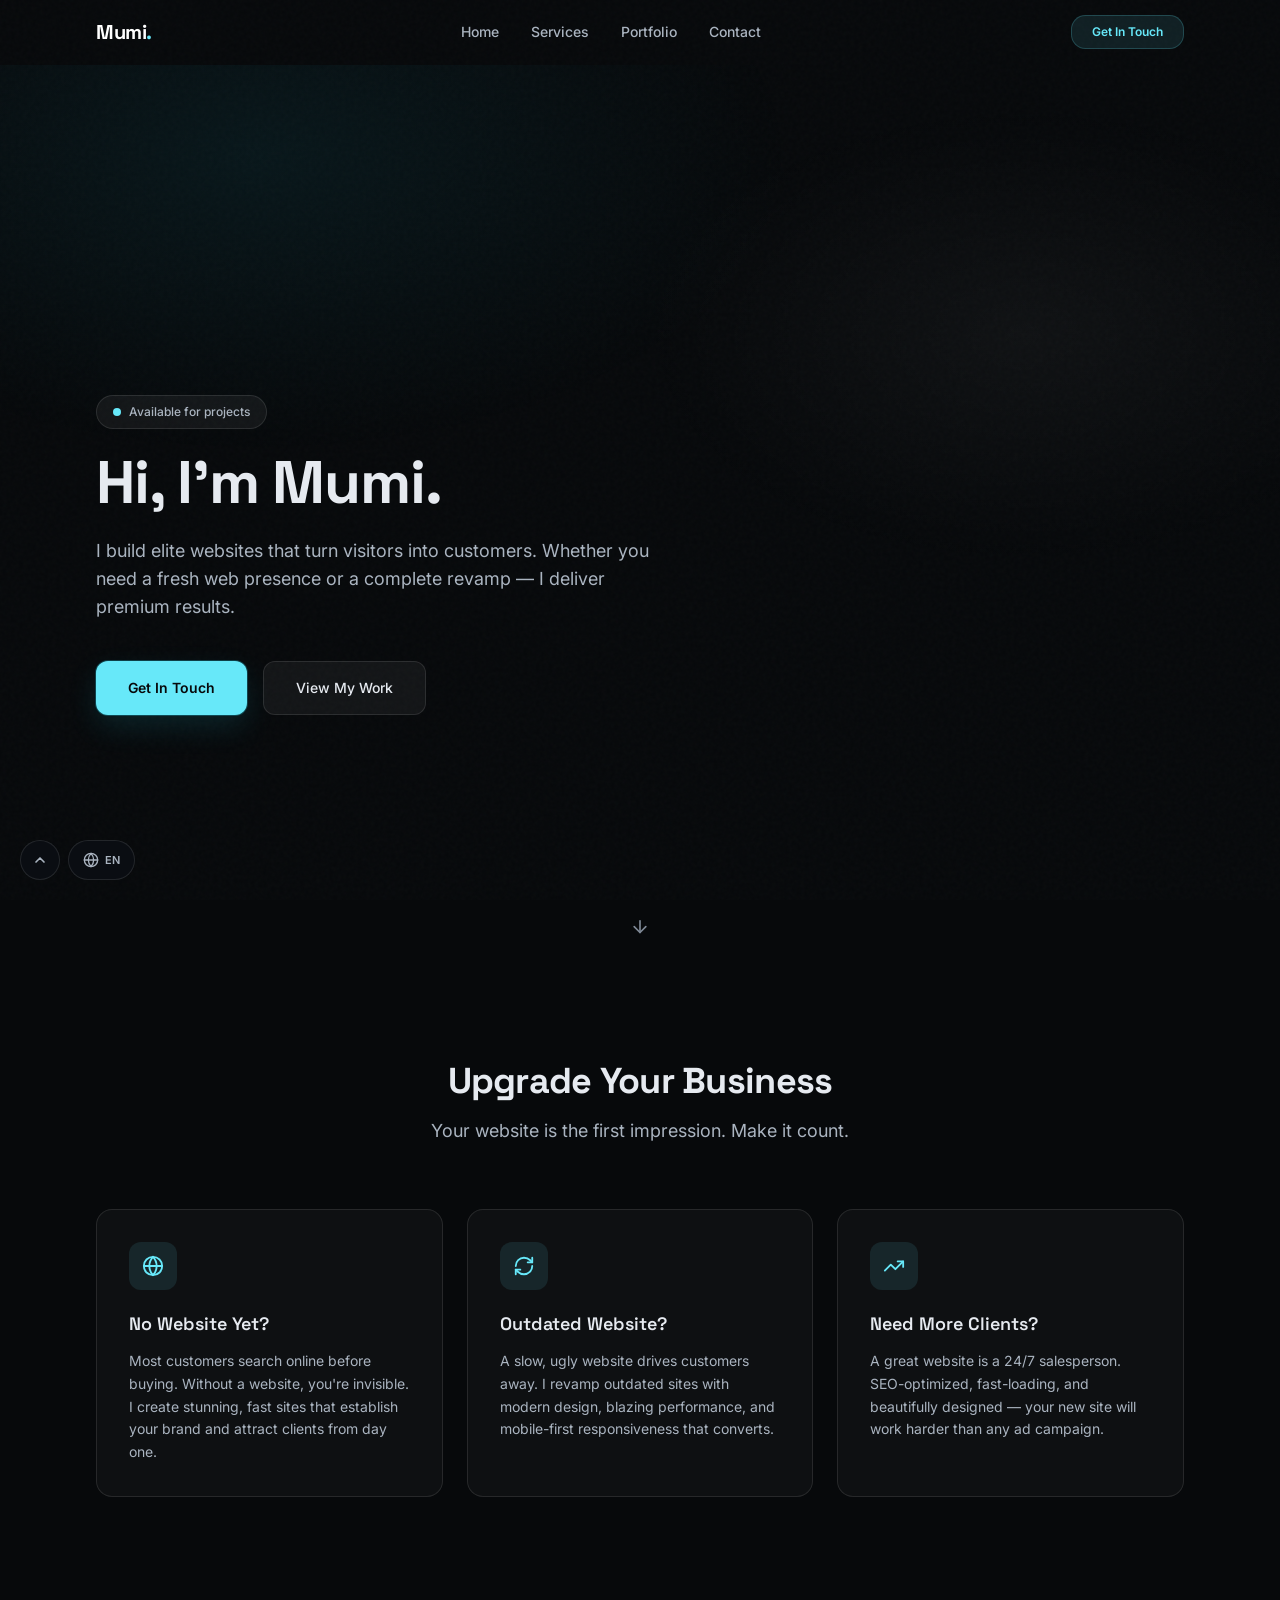
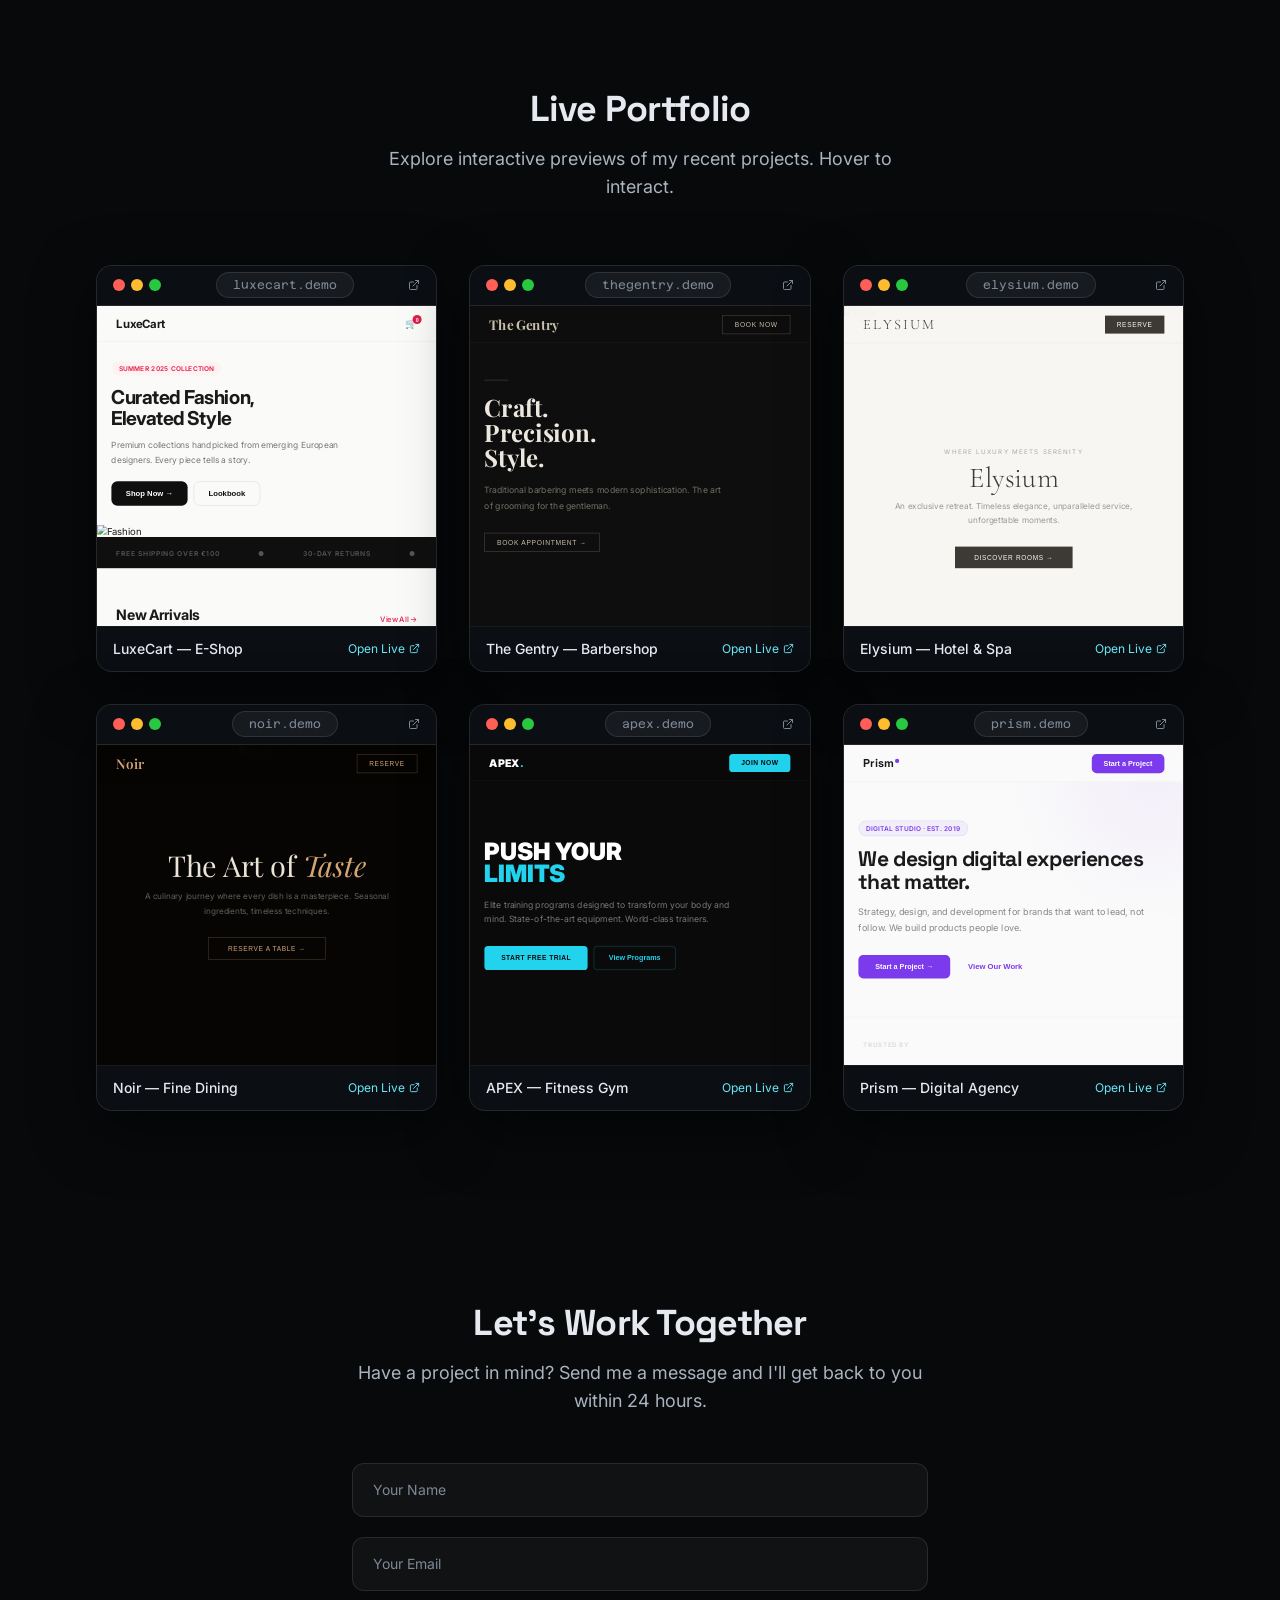
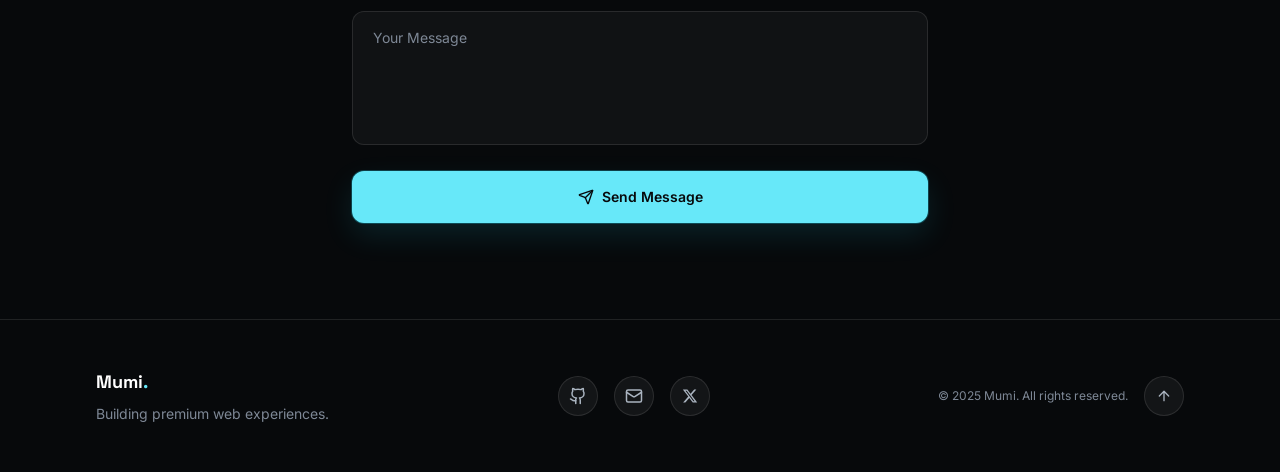
==== index.html @ 0dcc5ef5 "Add files via upload" ====
<!doctype html><html lang="en"><head>
<meta charset="utf-8"/>
<meta name="viewport" content="width=device-width,initial-scale=1"/>
<meta name="theme-color" content="#07090B"/>
<meta name="description" content="Mumi — I build elite websites that turn visitors into customers"/>
<link rel="icon" type="image/svg+xml" href="./favicon.svg"/>
<link rel="apple-touch-icon" href="./apple-touch-icon.svg"/>
<link rel="preconnect" href="https://fonts.googleapis.com"/>
<link rel="preconnect" href="https://fonts.gstatic.com" crossorigin/>
<link href="https://fonts.googleapis.com/css2?family=Space+Grotesk:wght@400;500;600;700&family=Inter:wght@300;400;500;600;700&display=swap" rel="stylesheet"/>
<title>Mumi — Premium Web Developer</title>
<script defer src="./static/js/main.6284e4d7.js"></script>
<link href="./static/css/main.c6ad2bcf.css" rel="stylesheet"/>
<style>
/* Loading screen */
#loader{position:fixed;inset:0;z-index:9999;background:#07090B;display:flex;flex-direction:column;align-items:center;justify-content:center;transition:opacity .5s ease,visibility .5s ease}
#loader.hide{opacity:0;visibility:hidden;pointer-events:none}
#loader .logo-text{font-family:'Space Grotesk',sans-serif;font-weight:700;font-size:2.2rem;color:#E6EAF0;letter-spacing:-.02em;opacity:0;animation:fadeUp .6s ease forwards .1s}
#loader .logo-dot{display:inline-block;width:8px;height:8px;border-radius:50%;background:#22D3EE;margin-left:1px;vertical-align:baseline;margin-bottom:2px}
#loader .bar{width:48px;height:3px;background:rgba(255,255,255,.06);border-radius:3px;margin-top:1.5rem;overflow:hidden;opacity:0;animation:fadeUp .4s ease forwards .4s}
#loader .bar-fill{width:100%;height:100%;background:#22D3EE;border-radius:3px;transform-origin:left;animation:progress 1.2s ease-in-out forwards .5s}
@keyframes fadeUp{from{opacity:0;transform:translateY(12px)}to{opacity:1;transform:translateY(0)}}
@keyframes progress{0%{transform:scaleX(0)}100%{transform:scaleX(1)}}
#root{opacity:0;transition:opacity .6s ease .1s}
#root.loaded{opacity:1}

/* Bottom toolbar — OUTSIDE React, guaranteed fixed */
#bottom-toolbar{position:fixed;bottom:20px;left:20px;z-index:9990;display:flex;gap:8px;align-items:flex-end}
.tb{height:40px;border-radius:20px;background:rgba(11,15,20,.92);border:1px solid rgba(255,255,255,.1);color:#AAB4C0;display:flex;align-items:center;justify-content:center;cursor:pointer;backdrop-filter:blur(12px);-webkit-backdrop-filter:blur(12px);transition:color .2s,border-color .2s;font-family:'Inter',sans-serif}
.tb:hover{color:#22d3ee;border-color:rgba(34,211,238,.3)}
.tb:active{transform:scale(.92)}
.tb svg{width:16px;height:16px}
#scroll-btn{width:40px}
#lang-trigger{padding:0 14px;gap:6px}
#lang-trigger .lc{font-size:11px;font-weight:600}
#lang-dd{position:absolute;bottom:calc(100% + 8px);left:0;display:none;flex-direction:column;gap:2px;padding:6px;border-radius:12px;background:rgba(11,15,20,.96);backdrop-filter:blur(20px);-webkit-backdrop-filter:blur(20px);border:1px solid rgba(255,255,255,.1);box-shadow:0 12px 40px rgba(0,0,0,.5);min-width:138px}
#lang-dd.open{display:flex}
.lo{display:flex;align-items:center;gap:10px;padding:8px 12px;border-radius:8px;border:none;background:none;color:#AAB4C0;font-family:'Inter',sans-serif;font-size:12px;font-weight:500;cursor:pointer;transition:background .15s,color .15s;text-align:left;width:100%}
.lo:hover{background:rgba(255,255,255,.05);color:#fff}
.lo.on{background:rgba(34,211,238,.1);color:#22d3ee}
.lo .cd{font-weight:700;width:22px}
.lo .ck{margin-left:auto;font-size:10px;color:#22d3ee}
</style>
</head><body>

<div id="loader"><div class="logo-text">Mumi<span class="logo-dot"></span></div><div class="bar"><div class="bar-fill"></div></div></div>

<div id="root"></div>

<!-- Fixed bottom-left: scroll + language — OUTSIDE #root -->
<div id="bottom-toolbar">
  <button class="tb" id="scroll-btn" onclick="window.scrollTo({top:0,behavior:'smooth'})" aria-label="Scroll to top">
    <svg viewBox="0 0 24 24" fill="none" stroke="currentColor" stroke-width="2.5" stroke-linecap="round" stroke-linejoin="round"><path d="M18 15l-6-6-6 6"/></svg>
  </button>
  <div style="position:relative">
    <button class="tb" id="lang-trigger" onclick="document.getElementById('lang-dd').classList.toggle('open')" aria-label="Change language">
      <svg width="14" height="14" viewBox="0 0 24 24" fill="none" stroke="currentColor" stroke-width="2" stroke-linecap="round" stroke-linejoin="round"><circle cx="12" cy="12" r="10"/><path d="M2 12h20"/><path d="M12 2a15.3 15.3 0 014 10 15.3 15.3 0 01-4 10 15.3 15.3 0 01-4-10A15.3 15.3 0 0112 2z"/></svg>
      <span class="lc" id="lang-label">EN</span>
    </button>
    <div id="lang-dd">
      <button class="lo on" data-l="en" onclick="sw('en')"><span class="cd">EN</span>English<span class="ck">&#10003;</span></button>
      <button class="lo" data-l="sk" onclick="sw('sk')"><span class="cd">SK</span>Slovensky</button>
      <button class="lo" data-l="ru" onclick="sw('ru')"><span class="cd">RU</span>Русский</button>
      <button class="lo" data-l="de" onclick="sw('de')"><span class="cd">DE</span>Deutsch</button>
    </div>
  </div>
</div>

<script>
// Loader hide
var ld=document.getElementById('loader'),rt=document.getElementById('root');
var ob=new MutationObserver(function(){if(rt.children.length>0){rt.classList.add('loaded');setTimeout(function(){ld.classList.add('hide')},200);ob.disconnect()}});
ob.observe(rt,{childList:true});
setTimeout(function(){rt.classList.add('loaded');ld.classList.add('hide')},3000);

// Language switch
function sw(c){
  document.querySelectorAll('.lo').forEach(function(b){b.classList.toggle('on',b.dataset.l===c);var k=b.querySelector('.ck');if(k)k.remove();if(b.dataset.l===c){var s=document.createElement('span');s.className='ck';s.textContent='\u2713';b.appendChild(s)}});
  document.getElementById('lang-label').textContent=c.toUpperCase();
  document.getElementById('lang-dd').classList.remove('open');
  if(window.__i18n)window.__i18n.changeLanguage(c);
  document.dispatchEvent(new CustomEvent('langchange',{detail:c}));
}
// Close dropdown on outside click
document.addEventListener('click',function(e){if(!e.target.closest('#lang-trigger')&&!e.target.closest('#lang-dd'))document.getElementById('lang-dd').classList.remove('open')});
</script>
</body></html>
---- static/css/main.c6ad2bcf.css ----
@import url(https://fonts.googleapis.com/css2?family=Space+Grotesk:wght@400;500;600;700&family=Inter:wght@300;400;500;600;700&family=Azeret+Mono:wght@400;500&display=swap);*,:after,:before{--tw-border-spacing-x:0;--tw-border-spacing-y:0;--tw-translate-x:0;--tw-translate-y:0;--tw-rotate:0;--tw-skew-x:0;--tw-skew-y:0;--tw-scale-x:1;--tw-scale-y:1;--tw-pan-x: ;--tw-pan-y: ;--tw-pinch-zoom: ;--tw-scroll-snap-strictness:proximity;--tw-gradient-from-position: ;--tw-gradient-via-position: ;--tw-gradient-to-position: ;--tw-ordinal: ;--tw-slashed-zero: ;--tw-numeric-figure: ;--tw-numeric-spacing: ;--tw-numeric-fraction: ;--tw-ring-inset: ;--tw-ring-offset-width:0px;--tw-ring-offset-color:#fff;--tw-ring-color:#3b82f680;--tw-ring-offset-shadow:0 0 #0000;--tw-ring-shadow:0 0 #0000;--tw-shadow:0 0 #0000;--tw-shadow-colored:0 0 #0000;--tw-blur: ;--tw-brightness: ;--tw-contrast: ;--tw-grayscale: ;--tw-hue-rotate: ;--tw-invert: ;--tw-saturate: ;--tw-sepia: ;--tw-drop-shadow: ;--tw-backdrop-blur: ;--tw-backdrop-brightness: ;--tw-backdrop-contrast: ;--tw-backdrop-grayscale: ;--tw-backdrop-hue-rotate: ;--tw-backdrop-invert: ;--tw-backdrop-opacity: ;--tw-backdrop-saturate: ;--tw-backdrop-sepia: ;--tw-contain-size: ;--tw-contain-layout: ;--tw-contain-paint: ;--tw-contain-style: }::backdrop{--tw-border-spacing-x:0;--tw-border-spacing-y:0;--tw-translate-x:0;--tw-translate-y:0;--tw-rotate:0;--tw-skew-x:0;--tw-skew-y:0;--tw-scale-x:1;--tw-scale-y:1;--tw-pan-x: ;--tw-pan-y: ;--tw-pinch-zoom: ;--tw-scroll-snap-strictness:proximity;--tw-gradient-from-position: ;--tw-gradient-via-position: ;--tw-gradient-to-position: ;--tw-ordinal: ;--tw-slashed-zero: ;--tw-numeric-figure: ;--tw-numeric-spacing: ;--tw-numeric-fraction: ;--tw-ring-inset: ;--tw-ring-offset-width:0px;--tw-ring-offset-color:#fff;--tw-ring-color:#3b82f680;--tw-ring-offset-shadow:0 0 #0000;--tw-ring-shadow:0 0 #0000;--tw-shadow:0 0 #0000;--tw-shadow-colored:0 0 #0000;--tw-blur: ;--tw-brightness: ;--tw-contrast: ;--tw-grayscale: ;--tw-hue-rotate: ;--tw-invert: ;--tw-saturate: ;--tw-sepia: ;--tw-drop-shadow: ;--tw-backdrop-blur: ;--tw-backdrop-brightness: ;--tw-backdrop-contrast: ;--tw-backdrop-grayscale: ;--tw-backdrop-hue-rotate: ;--tw-backdrop-invert: ;--tw-backdrop-opacity: ;--tw-backdrop-saturate: ;--tw-backdrop-sepia: ;--tw-contain-size: ;--tw-contain-layout: ;--tw-contain-paint: ;--tw-contain-style: }/*
! tailwindcss v3.4.17 | MIT License | https://tailwindcss.com
*/*,:after,:before{border:0 solid #e5e7eb;box-sizing:border-box}:after,:before{--tw-content:""}:host,html{-webkit-text-size-adjust:100%;font-feature-settings:normal;-webkit-tap-highlight-color:transparent;font-family:ui-sans-serif,system-ui,sans-serif,Apple Color Emoji,Segoe UI Emoji,Segoe UI Symbol,Noto Color Emoji;font-variation-settings:normal;line-height:1.5;tab-size:4}body{line-height:inherit;margin:0}hr{border-top-width:1px;color:inherit;height:0}abbr:where([title]){-webkit-text-decoration:underline dotted;text-decoration:underline dotted}h1,h2,h3,h4,h5,h6{font-size:inherit;font-weight:inherit}a{color:inherit;text-decoration:inherit}b,strong{font-weight:bolder}code,kbd,pre,samp{font-feature-settings:normal;font-family:ui-monospace,SFMono-Regular,Menlo,Monaco,Consolas,Liberation Mono,Courier New,monospace;font-size:1em;font-variation-settings:normal}small{font-size:80%}sub,sup{font-size:75%;line-height:0;position:relative;vertical-align:initial}sub{bottom:-.25em}sup{top:-.5em}table{border-collapse:collapse;border-color:inherit;text-indent:0}button,input,optgroup,select,textarea{font-feature-settings:inherit;color:inherit;font-family:inherit;font-size:100%;font-variation-settings:inherit;font-weight:inherit;letter-spacing:inherit;line-height:inherit;margin:0;padding:0}button,select{text-transform:none}button,input:where([type=button]),input:where([type=reset]),input:where([type=submit]){-webkit-appearance:button;background-color:initial;background-image:none}:-moz-focusring{outline:auto}:-moz-ui-invalid{box-shadow:none}progress{vertical-align:initial}::-webkit-inner-spin-button,::-webkit-outer-spin-button{height:auto}[type=search]{-webkit-appearance:textfield;outline-offset:-2px}::-webkit-search-decoration{-webkit-appearance:none}::-webkit-file-upload-button{-webkit-appearance:button;font:inherit}summary{display:list-item}blockquote,dd,dl,figure,h1,h2,h3,h4,h5,h6,hr,p,pre{margin:0}fieldset{margin:0}fieldset,legend{padding:0}menu,ol,ul{list-style:none;margin:0;padding:0}dialog{padding:0}textarea{resize:vertical}input::placeholder,textarea::placeholder{color:#9ca3af;opacity:1}[role=button],button{cursor:pointer}:disabled{cursor:default}audio,canvas,embed,iframe,img,object,svg,video{display:block;vertical-align:middle}img,video{height:auto;max-width:100%}[hidden]:where(:not([hidden=until-found])){display:none}:root{--background:220 30% 4%;--foreground:220 20% 92%;--card:220 30% 6%;--card-foreground:220 20% 92%;--popover:220 30% 6%;--popover-foreground:220 20% 92%;--primary:188 86% 54%;--primary-foreground:220 30% 6%;--secondary:220 18% 12%;--secondary-foreground:220 20% 92%;--muted:220 18% 12%;--muted-foreground:220 10% 70%;--accent:220 18% 12%;--accent-foreground:220 20% 92%;--destructive:350 90% 65%;--destructive-foreground:220 20% 92%;--border:0 0% 100%/0.10;--input:0 0% 100%/0.10;--ring:188 86% 54%/0.55;--radius:0.9rem}*{border-color:#ffffff1a;border-color:hsl(var(--border))}body{--tw-bg-opacity:1;--tw-text-opacity:1;-webkit-font-smoothing:antialiased;-moz-osx-font-smoothing:grayscale;background-color:#07090b;background-color:rgb(7 9 11/var(--tw-bg-opacity,1));color:#e6eaf0;color:rgb(230 234 240/var(--tw-text-opacity,1));font-family:Inter,ui-sans-serif,system-ui,-apple-system,sans-serif}.container{width:100%}@media (min-width:640px){.container{max-width:640px}}@media (min-width:768px){.container{max-width:768px}}@media (min-width:1024px){.container{max-width:1024px}}@media (min-width:1280px){.container{max-width:1280px}}@media (min-width:1536px){.container{max-width:1536px}}.sr-only{clip:rect(0,0,0,0);border-width:0;height:1px;margin:-1px;overflow:hidden;padding:0;position:absolute;white-space:nowrap;width:1px}.pointer-events-none{pointer-events:none}.pointer-events-auto{pointer-events:auto}.visible{visibility:visible}.invisible{visibility:hidden}.static{position:static}.fixed{position:fixed}.absolute{position:absolute}.relative{position:relative}.inset-0{inset:0}.inset-x-0{left:0;right:0}.inset-y-0{bottom:0;top:0}.-bottom-1{bottom:-.25rem}.-bottom-12{bottom:-3rem}.-left-12{left:-3rem}.-right-12{right:-3rem}.-top-12{top:-3rem}.bottom-0{bottom:0}.bottom-8{bottom:2rem}.left-0{left:0}.left-1{left:.25rem}.left-1\/2{left:50%}.left-2{left:.5rem}.left-\[50\%\]{left:50%}.right-0{right:0}.right-1{right:.25rem}.right-2{right:.5rem}.right-4{right:1rem}.top-0{top:0}.top-1{top:.25rem}.top-1\/2{top:50%}.top-4{top:1rem}.top-\[1px\]{top:1px}.top-\[50\%\]{top:50%}.top-\[60\%\]{top:60%}.top-full{top:100%}.z-10{z-index:10}.z-40{z-index:40}.z-50{z-index:50}.z-\[100\]{z-index:100}.z-\[1\]{z-index:1}.z-\[60\]{z-index:60}.-mx-1{margin-left:-.25rem;margin-right:-.25rem}.mx-auto{margin-left:auto;margin-right:auto}.my-1{margin-bottom:.25rem;margin-top:.25rem}.-ml-4{margin-left:-1rem}.-mt-4{margin-top:-1rem}.mb-1{margin-bottom:.25rem}.mb-10{margin-bottom:2.5rem}.mb-12{margin-bottom:3rem}.mb-16{margin-bottom:4rem}.mb-2{margin-bottom:.5rem}.mb-3{margin-bottom:.75rem}.mb-4{margin-bottom:1rem}.mb-5{margin-bottom:1.25rem}.mb-6{margin-bottom:1.5rem}.ml-1{margin-left:.25rem}.ml-auto{margin-left:auto}.mr-2{margin-right:.5rem}.mt-1\.5{margin-top:.375rem}.mt-2{margin-top:.5rem}.mt-24{margin-top:6rem}.mt-4{margin-top:1rem}.mt-6{margin-top:1.5rem}.mt-auto{margin-top:auto}.block{display:block}.flex{display:flex}.inline-flex{display:inline-flex}.table{display:table}.grid{display:grid}.hidden{display:none}.aspect-square{aspect-ratio:1/1}.h-1\.5{height:.375rem}.h-10{height:2.5rem}.h-12{height:3rem}.h-16{height:4rem}.h-2{height:.5rem}.h-2\.5{height:.625rem}.h-3{height:.75rem}.h-3\.5{height:.875rem}.h-4{height:1rem}.h-5{height:1.25rem}.h-7{height:1.75rem}.h-8{height:2rem}.h-9{height:2.25rem}.h-\[1px\]{height:1px}.h-\[260px\]{height:260px}.h-\[2px\]{height:2px}.h-\[var\(--radix-navigation-menu-viewport-height\)\]{height:var(--radix-navigation-menu-viewport-height)}.h-\[var\(--radix-select-trigger-height\)\]{height:var(--radix-select-trigger-height)}.h-auto{height:auto}.h-full{height:100%}.h-px{height:1px}.max-h-\[--radix-context-menu-content-available-height\]{max-height:var(--radix-context-menu-content-available-height)}.max-h-\[--radix-select-content-available-height\]{max-height:var(--radix-select-content-available-height)}.max-h-\[300px\]{max-height:300px}.max-h-\[var\(--radix-dropdown-menu-content-available-height\)\]{max-height:var(--radix-dropdown-menu-content-available-height)}.max-h-screen{max-height:100vh}.min-h-\[60px\]{min-height:60px}.min-h-screen{min-height:100vh}.w-0{width:0}.w-10{width:2.5rem}.w-12{width:3rem}.w-2{width:.5rem}.w-2\.5{width:.625rem}.w-3{width:.75rem}.w-3\.5{width:.875rem}.w-3\/4{width:75%}.w-4{width:1rem}.w-64{width:16rem}.w-7{width:1.75rem}.w-72{width:18rem}.w-8{width:2rem}.w-9{width:2.25rem}.w-\[100px\]{width:100px}.w-\[1px\]{width:1px}.w-full{width:100%}.w-max{width:-webkit-max-content;width:max-content}.w-px{width:1px}.min-w-0{min-width:0}.min-w-10{min-width:2.5rem}.min-w-8{min-width:2rem}.min-w-9{min-width:2.25rem}.min-w-\[12rem\]{min-width:12rem}.min-w-\[8rem\]{min-width:8rem}.min-w-\[var\(--radix-select-trigger-width\)\]{min-width:var(--radix-select-trigger-width)}.max-w-6xl{max-width:72rem}.max-w-\[160px\]{max-width:160px}.max-w-lg{max-width:32rem}.max-w-max{max-width:-webkit-max-content;max-width:max-content}.max-w-xl{max-width:36rem}.flex-1{flex:1 1}.shrink-0{flex-shrink:0}.grow{flex-grow:1}.grow-0{flex-grow:0}.basis-full{flex-basis:100%}.caption-bottom{caption-side:bottom}.border-collapse{border-collapse:collapse}.origin-\[--radix-context-menu-content-transform-origin\]{transform-origin:var(--radix-context-menu-content-transform-origin)}.origin-\[--radix-dropdown-menu-content-transform-origin\]{transform-origin:var(--radix-dropdown-menu-content-transform-origin)}.origin-\[--radix-hover-card-content-transform-origin\]{transform-origin:var(--radix-hover-card-content-transform-origin)}.origin-\[--radix-menubar-content-transform-origin\]{transform-origin:var(--radix-menubar-content-transform-origin)}.origin-\[--radix-popover-content-transform-origin\]{transform-origin:var(--radix-popover-content-transform-origin)}.origin-\[--radix-select-content-transform-origin\]{transform-origin:var(--radix-select-content-transform-origin)}.origin-\[--radix-tooltip-content-transform-origin\]{transform-origin:var(--radix-tooltip-content-transform-origin)}.-translate-x-1\/2{--tw-translate-x:-50%}.-translate-x-1\/2,.-translate-y-1\/2{transform:translate(var(--tw-translate-x),var(--tw-translate-y)) rotate(var(--tw-rotate)) skewX(var(--tw-skew-x)) skewY(var(--tw-skew-y)) scaleX(var(--tw-scale-x)) scaleY(var(--tw-scale-y))}.-translate-y-1\/2{--tw-translate-y:-50%}.translate-x-\[-50\%\]{--tw-translate-x:-50%}.translate-x-\[-50\%\],.translate-y-\[-50\%\]{transform:translate(var(--tw-translate-x),var(--tw-translate-y)) rotate(var(--tw-rotate)) skewX(var(--tw-skew-x)) skewY(var(--tw-skew-y)) scaleX(var(--tw-scale-x)) scaleY(var(--tw-scale-y))}.translate-y-\[-50\%\]{--tw-translate-y:-50%}.rotate-45{--tw-rotate:45deg}.rotate-45,.rotate-90{transform:translate(var(--tw-translate-x),var(--tw-translate-y)) rotate(var(--tw-rotate)) skewX(var(--tw-skew-x)) skewY(var(--tw-skew-y)) scaleX(var(--tw-scale-x)) scaleY(var(--tw-scale-y))}.rotate-90{--tw-rotate:90deg}.transform{transform:translate(var(--tw-translate-x),var(--tw-translate-y)) rotate(var(--tw-rotate)) skewX(var(--tw-skew-x)) skewY(var(--tw-skew-y)) scaleX(var(--tw-scale-x)) scaleY(var(--tw-scale-y))}@keyframes pulse{50%{opacity:.5}}.animate-pulse{animation:pulse 2s cubic-bezier(.4,0,.6,1) infinite}@keyframes spin{to{transform:rotate(1turn)}}.animate-spin{animation:spin 1s linear infinite}.cursor-default{cursor:default}.cursor-pointer{cursor:pointer}.touch-none{touch-action:none}.select-none{-webkit-user-select:none;user-select:none}.resize-none{resize:none}.list-none{list-style-type:none}.grid-cols-1{grid-template-columns:repeat(1,minmax(0,1fr))}.flex-row{flex-direction:row}.flex-col{flex-direction:column}.flex-col-reverse{flex-direction:column-reverse}.flex-wrap{flex-wrap:wrap}.items-end{align-items:flex-end}.items-center{align-items:center}.justify-center{justify-content:center}.justify-between{justify-content:space-between}.gap-0\.5{gap:.125rem}.gap-1{gap:.25rem}.gap-1\.5{gap:.375rem}.gap-2{gap:.5rem}.gap-3{gap:.75rem}.gap-4{gap:1rem}.gap-6{gap:1.5rem}.gap-8{gap:2rem}.space-x-1>:not([hidden])~:not([hidden]){--tw-space-x-reverse:0;margin-left:calc(.25rem*(1 - var(--tw-space-x-reverse)));margin-right:calc(.25rem*var(--tw-space-x-reverse))}.space-x-2>:not([hidden])~:not([hidden]){--tw-space-x-reverse:0;margin-left:calc(.5rem*(1 - var(--tw-space-x-reverse)));margin-right:calc(.5rem*var(--tw-space-x-reverse))}.space-y-1>:not([hidden])~:not([hidden]){--tw-space-y-reverse:0;margin-bottom:calc(.25rem*var(--tw-space-y-reverse));margin-top:calc(.25rem*(1 - var(--tw-space-y-reverse)))}.space-y-1\.5>:not([hidden])~:not([hidden]){--tw-space-y-reverse:0;margin-bottom:calc(.375rem*var(--tw-space-y-reverse));margin-top:calc(.375rem*(1 - var(--tw-space-y-reverse)))}.space-y-2>:not([hidden])~:not([hidden]){--tw-space-y-reverse:0;margin-bottom:calc(.5rem*var(--tw-space-y-reverse));margin-top:calc(.5rem*(1 - var(--tw-space-y-reverse)))}.space-y-4>:not([hidden])~:not([hidden]){--tw-space-y-reverse:0;margin-bottom:calc(1rem*var(--tw-space-y-reverse));margin-top:calc(1rem*(1 - var(--tw-space-y-reverse)))}.space-y-5>:not([hidden])~:not([hidden]){--tw-space-y-reverse:0;margin-bottom:calc(1.25rem*var(--tw-space-y-reverse));margin-top:calc(1.25rem*(1 - var(--tw-space-y-reverse)))}.overflow-auto{overflow:auto}.overflow-hidden{overflow:hidden}.overflow-y-auto{overflow-y:auto}.overflow-x-hidden{overflow-x:hidden}.truncate{overflow:hidden;text-overflow:ellipsis}.truncate,.whitespace-nowrap{white-space:nowrap}.break-words{overflow-wrap:break-word}.rounded-2xl{border-radius:1rem}.rounded-\[inherit\]{border-radius:inherit}.rounded-full{border-radius:9999px}.rounded-lg{border-radius:.9rem;border-radius:var(--radius)}.rounded-md{border-radius:calc(.9rem - 2px);border-radius:calc(var(--radius) - 2px)}.rounded-sm{border-radius:calc(.9rem - 4px);border-radius:calc(var(--radius) - 4px)}.rounded-xl{border-radius:.75rem}.rounded-t-\[10px\]{border-top-left-radius:10px;border-top-right-radius:10px}.rounded-tl-sm{border-top-left-radius:calc(.9rem - 4px);border-top-left-radius:calc(var(--radius) - 4px)}.border{border-width:1px}.border-0{border-width:0}.border-2{border-width:2px}.border-y{border-top-width:1px}.border-b,.border-y{border-bottom-width:1px}.border-l{border-left-width:1px}.border-r{border-right-width:1px}.border-t{border-top-width:1px}.border-cyan-300\/20{border-color:#67e8f933}.border-cyan-300\/30{border-color:#67e8f94d}.border-cyan-300\/40{border-color:#67e8f966}.border-destructive{border-color:#f65570;border-color:hsl(var(--destructive))}.border-destructive\/50{border-color:#f6557080;border-color:hsl(var(--destructive)/.5)}.border-emerald-500\/20{border-color:#10b98133}.border-input{border-color:#ffffff1a;border-color:hsl(var(--input))}.border-primary{border-color:#25d4ef;border-color:hsl(var(--primary))}.border-primary\/50{border-color:#25d4ef80;border-color:hsl(var(--primary)/.5)}.border-red-400\/50{border-color:#f8717180}.border-transparent{border-color:#0000}.border-white\/10{border-color:#ffffff1a}.border-white\/5{border-color:#ffffff0d}.border-l-transparent{border-left-color:#0000}.border-t-cyan-300{--tw-border-opacity:1;border-top-color:#67e8f9;border-top-color:rgb(103 232 249/var(--tw-border-opacity,1))}.border-t-transparent{border-top-color:#0000}.bg-\[\#07090B\]\/80{background-color:#07090bcc}.bg-\[\#0B0F14\]{--tw-bg-opacity:1;background-color:#0b0f14;background-color:rgb(11 15 20/var(--tw-bg-opacity,1))}.bg-\[\#0B0F14\]\/80{background-color:#0b0f14cc}.bg-\[\#28C840\]{--tw-bg-opacity:1;background-color:#28c840;background-color:rgb(40 200 64/var(--tw-bg-opacity,1))}.bg-\[\#FEBC2E\]{--tw-bg-opacity:1;background-color:#febc2e;background-color:rgb(254 188 46/var(--tw-bg-opacity,1))}.bg-\[\#FF5F57\]{--tw-bg-opacity:1;background-color:#ff5f57;background-color:rgb(255 95 87/var(--tw-bg-opacity,1))}.bg-accent{background-color:#191d24;background-color:hsl(var(--accent))}.bg-background{background-color:#07090d;background-color:hsl(var(--background))}.bg-black\/80{background-color:#000c}.bg-border{background-color:#ffffff1a;background-color:hsl(var(--border))}.bg-card{background-color:#0b0e14;background-color:hsl(var(--card))}.bg-cyan-300{--tw-bg-opacity:1;background-color:#67e8f9;background-color:rgb(103 232 249/var(--tw-bg-opacity,1))}.bg-cyan-300\/10{background-color:#67e8f91a}.bg-destructive{background-color:#f65570;background-color:hsl(var(--destructive))}.bg-emerald-500\/10{background-color:#10b9811a}.bg-foreground{background-color:#e7e9ef;background-color:hsl(var(--foreground))}.bg-muted{background-color:#191d24;background-color:hsl(var(--muted))}.bg-muted\/50{background-color:#191d2480;background-color:hsl(var(--muted)/.5)}.bg-popover{background-color:#0b0e14;background-color:hsl(var(--popover))}.bg-primary{background-color:#25d4ef;background-color:hsl(var(--primary))}.bg-primary\/10{background-color:#25d4ef1a;background-color:hsl(var(--primary)/.1)}.bg-primary\/20{background-color:#25d4ef33;background-color:hsl(var(--primary)/.2)}.bg-secondary{background-color:#191d24;background-color:hsl(var(--secondary))}.bg-transparent{background-color:initial}.bg-white\/5{background-color:#ffffff0d}.bg-white\/\[0\.03\]{background-color:#ffffff08}.bg-white\/\[0\.04\]{background-color:#ffffff0a}.fill-current{fill:currentColor}.fill-primary{fill:#25d4ef;fill:hsl(var(--primary))}.p-0{padding:0}.p-1{padding:.25rem}.p-2{padding:.5rem}.p-3{padding:.75rem}.p-4{padding:1rem}.p-6{padding:1.5rem}.p-8{padding:2rem}.p-\[1px\]{padding:1px}.px-1\.5{padding-left:.375rem;padding-right:.375rem}.px-10{padding-left:2.5rem;padding-right:2.5rem}.px-2{padding-left:.5rem;padding-right:.5rem}.px-2\.5{padding-left:.625rem;padding-right:.625rem}.px-3{padding-left:.75rem;padding-right:.75rem}.px-4{padding-left:1rem;padding-right:1rem}.px-5{padding-left:1.25rem;padding-right:1.25rem}.px-8{padding-left:2rem;padding-right:2rem}.py-0\.5{padding-bottom:.125rem;padding-top:.125rem}.py-1{padding-bottom:.25rem;padding-top:.25rem}.py-1\.5{padding-bottom:.375rem;padding-top:.375rem}.py-12{padding-bottom:3rem;padding-top:3rem}.py-16{padding-bottom:4rem;padding-top:4rem}.py-2{padding-bottom:.5rem;padding-top:.5rem}.py-2\.5{padding-bottom:.625rem;padding-top:.625rem}.py-3{padding-bottom:.75rem;padding-top:.75rem}.py-3\.5{padding-bottom:.875rem;padding-top:.875rem}.py-4{padding-bottom:1rem;padding-top:1rem}.py-6{padding-bottom:1.5rem;padding-top:1.5rem}.pb-16{padding-bottom:4rem}.pb-4{padding-bottom:1rem}.pl-2{padding-left:.5rem}.pl-2\.5{padding-left:.625rem}.pl-4{padding-left:1rem}.pl-8{padding-left:2rem}.pr-2{padding-right:.5rem}.pr-2\.5{padding-right:.625rem}.pr-6{padding-right:1.5rem}.pr-8{padding-right:2rem}.pt-0{padding-top:0}.pt-1{padding-top:.25rem}.pt-28{padding-top:7rem}.pt-4{padding-top:1rem}.text-left{text-align:left}.text-center{text-align:center}.align-middle{vertical-align:middle}.font-mono{font-family:ui-monospace,SFMono-Regular,Menlo,Monaco,Consolas,Liberation Mono,Courier New,monospace}.text-2xl{font-size:1.5rem;line-height:2rem}.text-3xl{font-size:1.875rem;line-height:2.25rem}.text-4xl{font-size:2.25rem;line-height:2.5rem}.text-\[0\.8rem\]{font-size:.8rem}.text-\[10px\]{font-size:10px}.text-base{font-size:1rem;line-height:1.5rem}.text-lg{font-size:1.125rem;line-height:1.75rem}.text-sm{font-size:.875rem;line-height:1.25rem}.text-xl{font-size:1.25rem;line-height:1.75rem}.text-xs{font-size:.75rem;line-height:1rem}.font-bold{font-weight:700}.font-medium{font-weight:500}.font-normal{font-weight:400}.font-semibold{font-weight:600}.leading-\[1\.05\]{line-height:1.05}.leading-none{line-height:1}.leading-relaxed{line-height:1.625}.tracking-\[-0\.02em\]{letter-spacing:-.02em}.tracking-tight{letter-spacing:-.025em}.tracking-widest{letter-spacing:.1em}.text-\[\#07090B\]{--tw-text-opacity:1;color:#07090b;color:rgb(7 9 11/var(--tw-text-opacity,1))}.text-\[\#7E8896\]{--tw-text-opacity:1;color:#7e8896;color:rgb(126 136 150/var(--tw-text-opacity,1))}.text-\[\#AAB4C0\]{--tw-text-opacity:1;color:#aab4c0;color:rgb(170 180 192/var(--tw-text-opacity,1))}.text-\[\#E6EAF0\]{--tw-text-opacity:1;color:#e6eaf0;color:rgb(230 234 240/var(--tw-text-opacity,1))}.text-accent-foreground{color:#e7e9ef;color:hsl(var(--accent-foreground))}.text-card-foreground{color:#e7e9ef;color:hsl(var(--card-foreground))}.text-current{color:currentColor}.text-cyan-300{--tw-text-opacity:1;color:#67e8f9;color:rgb(103 232 249/var(--tw-text-opacity,1))}.text-destructive{color:#f65570;color:hsl(var(--destructive))}.text-destructive-foreground{color:#e7e9ef;color:hsl(var(--destructive-foreground))}.text-emerald-400{--tw-text-opacity:1;color:#34d399;color:rgb(52 211 153/var(--tw-text-opacity,1))}.text-foreground{color:#e7e9ef;color:hsl(var(--foreground))}.text-foreground\/50{color:#e7e9ef80;color:hsl(var(--foreground)/.5)}.text-muted-foreground{color:#abb0ba;color:hsl(var(--muted-foreground))}.text-popover-foreground{color:#e7e9ef;color:hsl(var(--popover-foreground))}.text-primary{color:#25d4ef;color:hsl(var(--primary))}.text-primary-foreground{color:#0b0e14;color:hsl(var(--primary-foreground))}.text-red-400{--tw-text-opacity:1;color:#f87171;color:rgb(248 113 113/var(--tw-text-opacity,1))}.text-secondary-foreground{color:#e7e9ef;color:hsl(var(--secondary-foreground))}.text-white{--tw-text-opacity:1;color:#fff;color:rgb(255 255 255/var(--tw-text-opacity,1))}.underline-offset-4{text-underline-offset:4px}.opacity-0{opacity:0}.opacity-50{opacity:.5}.opacity-60{opacity:.6}.opacity-70{opacity:.7}.opacity-90{opacity:.9}.shadow{--tw-shadow:0 1px 3px 0 #0000001a,0 1px 2px -1px #0000001a;--tw-shadow-colored:0 1px 3px 0 var(--tw-shadow-color),0 1px 2px -1px var(--tw-shadow-color)}.shadow,.shadow-\[0_0_0_1px_rgba\(34\2c 211\2c 238\2c 0\.25\)\2c 0_12px_30px_rgba\(34\2c 211\2c 238\2c 0\.12\)\]{box-shadow:0 0 #0000,0 0 #0000,var(--tw-shadow);box-shadow:var(--tw-ring-offset-shadow,0 0 #0000),var(--tw-ring-shadow,0 0 #0000),var(--tw-shadow)}.shadow-\[0_0_0_1px_rgba\(34\2c 211\2c 238\2c 0\.25\)\2c 0_12px_30px_rgba\(34\2c 211\2c 238\2c 0\.12\)\]{--tw-shadow:0 0 0 1px #22d3ee40,0 12px 30px #22d3ee1f;--tw-shadow-colored:0 0 0 1px var(--tw-shadow-color),0 12px 30px var(--tw-shadow-color)}.shadow-\[0_10px_30px_rgba\(0\2c 0\2c 0\2c 0\.35\)\]{--tw-shadow:0 10px 30px #00000059;--tw-shadow-colored:0 10px 30px var(--tw-shadow-color);box-shadow:0 0 #0000,0 0 #0000,var(--tw-shadow);box-shadow:var(--tw-ring-offset-shadow,0 0 #0000),var(--tw-ring-shadow,0 0 #0000),var(--tw-shadow)}.shadow-\[0_18px_60px_rgba\(0\2c 0\2c 0\2c 0\.55\)\2c 0_0_0_1px_rgba\(34\2c 211\2c 238\2c 0\.25\)\2c 0_12px_30px_rgba\(34\2c 211\2c 238\2c 0\.08\)\]{--tw-shadow:0 18px 60px #0000008c,0 0 0 1px #22d3ee40,0 12px 30px #22d3ee14;--tw-shadow-colored:0 18px 60px var(--tw-shadow-color),0 0 0 1px var(--tw-shadow-color),0 12px 30px var(--tw-shadow-color);box-shadow:0 0 #0000,0 0 #0000,var(--tw-shadow);box-shadow:var(--tw-ring-offset-shadow,0 0 #0000),var(--tw-ring-shadow,0 0 #0000),var(--tw-shadow)}.shadow-\[0_18px_60px_rgba\(0\2c 0\2c 0\2c 0\.55\)\]{--tw-shadow:0 18px 60px #0000008c;--tw-shadow-colored:0 18px 60px var(--tw-shadow-color)}.shadow-\[0_18px_60px_rgba\(0\2c 0\2c 0\2c 0\.55\)\],.shadow-lg{box-shadow:0 0 #0000,0 0 #0000,var(--tw-shadow);box-shadow:var(--tw-ring-offset-shadow,0 0 #0000),var(--tw-ring-shadow,0 0 #0000),var(--tw-shadow)}.shadow-lg{--tw-shadow:0 10px 15px -3px #0000001a,0 4px 6px -4px #0000001a;--tw-shadow-colored:0 10px 15px -3px var(--tw-shadow-color),0 4px 6px -4px var(--tw-shadow-color)}.shadow-md{--tw-shadow:0 4px 6px -1px #0000001a,0 2px 4px -2px #0000001a;--tw-shadow-colored:0 4px 6px -1px var(--tw-shadow-color),0 2px 4px -2px var(--tw-shadow-color)}.shadow-md,.shadow-sm{box-shadow:0 0 #0000,0 0 #0000,var(--tw-shadow);box-shadow:var(--tw-ring-offset-shadow,0 0 #0000),var(--tw-ring-shadow,0 0 #0000),var(--tw-shadow)}.shadow-sm{--tw-shadow:0 1px 2px 0 #0000000d;--tw-shadow-colored:0 1px 2px 0 var(--tw-shadow-color)}.outline-none{outline:2px solid #0000;outline-offset:2px}.outline{outline-style:solid}.ring-0{--tw-ring-offset-shadow:var(--tw-ring-inset) 0 0 0 var(--tw-ring-offset-width) var(--tw-ring-offset-color);--tw-ring-shadow:var(--tw-ring-inset) 0 0 0 calc(var(--tw-ring-offset-width)) var(--tw-ring-color)}.ring-0,.ring-1{box-shadow:var(--tw-ring-offset-shadow),var(--tw-ring-shadow),0 0 #0000;box-shadow:var(--tw-ring-offset-shadow),var(--tw-ring-shadow),var(--tw-shadow,0 0 #0000)}.ring-1{--tw-ring-offset-shadow:var(--tw-ring-inset) 0 0 0 var(--tw-ring-offset-width) var(--tw-ring-offset-color);--tw-ring-shadow:var(--tw-ring-inset) 0 0 0 calc(1px + var(--tw-ring-offset-width)) var(--tw-ring-color)}.ring-ring{--tw-ring-color:hsl(var(--ring))}.ring-offset-background{--tw-ring-offset-color:hsl(var(--background))}.filter{filter:var(--tw-blur) var(--tw-brightness) var(--tw-contrast) var(--tw-grayscale) var(--tw-hue-rotate) var(--tw-invert) var(--tw-saturate) var(--tw-sepia) var(--tw-drop-shadow)}.backdrop-blur-2xl{--tw-backdrop-blur:blur(40px)}.backdrop-blur-2xl,.backdrop-blur-xl{-webkit-backdrop-filter:var(--tw-backdrop-blur) var(--tw-backdrop-brightness) var(--tw-backdrop-contrast) var(--tw-backdrop-grayscale) var(--tw-backdrop-hue-rotate) var(--tw-backdrop-invert) var(--tw-backdrop-opacity) var(--tw-backdrop-saturate) var(--tw-backdrop-sepia);backdrop-filter:var(--tw-backdrop-blur) var(--tw-backdrop-brightness) var(--tw-backdrop-contrast) var(--tw-backdrop-grayscale) var(--tw-backdrop-hue-rotate) var(--tw-backdrop-invert) var(--tw-backdrop-opacity) var(--tw-backdrop-saturate) var(--tw-backdrop-sepia)}.backdrop-blur-xl{--tw-backdrop-blur:blur(24px)}.transition{transition-duration:.15s;transition-property:color,background-color,border-color,fill,stroke,opacity,box-shadow,transform,filter,-webkit-text-decoration-color,-webkit-backdrop-filter;transition-property:color,background-color,border-color,text-decoration-color,fill,stroke,opacity,box-shadow,transform,filter,backdrop-filter;transition-property:color,background-color,border-color,text-decoration-color,fill,stroke,opacity,box-shadow,transform,filter,backdrop-filter,-webkit-text-decoration-color,-webkit-backdrop-filter;transition-timing-function:cubic-bezier(.4,0,.2,1)}.transition-\[background-color\2c border-color\2c backdrop-filter\]{transition-duration:.15s;transition-property:background-color,border-color,-webkit-backdrop-filter;transition-property:background-color,border-color,backdrop-filter;transition-property:background-color,border-color,backdrop-filter,-webkit-backdrop-filter;transition-timing-function:cubic-bezier(.4,0,.2,1)}.transition-\[background-color\2c border-color\2c transform\]{transition-duration:.15s;transition-property:background-color,border-color,transform;transition-timing-function:cubic-bezier(.4,0,.2,1)}.transition-\[background-color\2c border-color\]{transition-duration:.15s;transition-property:background-color,border-color;transition-timing-function:cubic-bezier(.4,0,.2,1)}.transition-\[background-color\2c box-shadow\2c transform\]{transition-duration:.15s;transition-property:background-color,box-shadow,transform;transition-timing-function:cubic-bezier(.4,0,.2,1)}.transition-\[background-color\2c box-shadow\]{transition-duration:.15s;transition-property:background-color,box-shadow;transition-timing-function:cubic-bezier(.4,0,.2,1)}.transition-\[border-color\2c background-color\]{transition-duration:.15s;transition-property:border-color,background-color;transition-timing-function:cubic-bezier(.4,0,.2,1)}.transition-\[border-color\2c box-shadow\]{transition-duration:.15s;transition-property:border-color,box-shadow;transition-timing-function:cubic-bezier(.4,0,.2,1)}.transition-\[color\2c border-color\2c background-color\]{transition-duration:.15s;transition-property:color,border-color,background-color;transition-timing-function:cubic-bezier(.4,0,.2,1)}.transition-\[color\2c border-color\]{transition-duration:.15s;transition-property:color,border-color;transition-timing-function:cubic-bezier(.4,0,.2,1)}.transition-\[opacity\2c filter\2c box-shadow\2c border-color\]{transition-duration:.15s;transition-property:opacity,filter,box-shadow,border-color;transition-timing-function:cubic-bezier(.4,0,.2,1)}.transition-\[width\]{transition-duration:.15s;transition-property:width;transition-timing-function:cubic-bezier(.4,0,.2,1)}.transition-all{transition-duration:.15s;transition-property:all;transition-timing-function:cubic-bezier(.4,0,.2,1)}.transition-colors{transition-duration:.15s;transition-property:color,background-color,border-color,fill,stroke,-webkit-text-decoration-color;transition-property:color,background-color,border-color,text-decoration-color,fill,stroke;transition-property:color,background-color,border-color,text-decoration-color,fill,stroke,-webkit-text-decoration-color;transition-timing-function:cubic-bezier(.4,0,.2,1)}.transition-opacity{transition-duration:.15s;transition-property:opacity;transition-timing-function:cubic-bezier(.4,0,.2,1)}.transition-transform{transition-duration:.15s;transition-property:transform;transition-timing-function:cubic-bezier(.4,0,.2,1)}.duration-1000{transition-duration:1s}.duration-200{transition-duration:.2s}.duration-300{transition-duration:.3s}.ease-in-out{transition-timing-function:cubic-bezier(.4,0,.2,1)}.ease-out{transition-timing-function:cubic-bezier(0,0,.2,1)}@keyframes enter{0%{opacity:1;opacity:var(--tw-enter-opacity,1);transform:translateZ(0) scaleX(1) rotate(0);transform:translate3d(var(--tw-enter-translate-x,0),var(--tw-enter-translate-y,0),0) scale3d(var(--tw-enter-scale,1),var(--tw-enter-scale,1),var(--tw-enter-scale,1)) rotate(var(--tw-enter-rotate,0))}}@keyframes exit{to{opacity:1;opacity:var(--tw-exit-opacity,1);transform:translateZ(0) scaleX(1) rotate(0);transform:translate3d(var(--tw-exit-translate-x,0),var(--tw-exit-translate-y,0),0) scale3d(var(--tw-exit-scale,1),var(--tw-exit-scale,1),var(--tw-exit-scale,1)) rotate(var(--tw-exit-rotate,0))}}.animate-in{--tw-enter-opacity:initial;--tw-enter-scale:initial;--tw-enter-rotate:initial;--tw-enter-translate-x:initial;--tw-enter-translate-y:initial;animation-duration:.15s;animation-name:enter}.fade-in-0{--tw-enter-opacity:0}.zoom-in-95{--tw-enter-scale:.95}.duration-1000{animation-duration:1s}.duration-200{animation-duration:.2s}.duration-300{animation-duration:.3s}.ease-in-out{animation-timing-function:cubic-bezier(.4,0,.2,1)}.ease-out{animation-timing-function:cubic-bezier(0,0,.2,1)}.running{animation-play-state:running}.file\:border-0::-webkit-file-upload-button{border-width:0}.file\:border-0::file-selector-button{border-width:0}.file\:bg-transparent::-webkit-file-upload-button{background-color:initial}.file\:bg-transparent::file-selector-button{background-color:initial}.file\:text-sm::-webkit-file-upload-button{font-size:.875rem;line-height:1.25rem}.file\:text-sm::file-selector-button{font-size:.875rem;line-height:1.25rem}.file\:font-medium::-webkit-file-upload-button{font-weight:500}.file\:font-medium::file-selector-button{font-weight:500}.file\:text-foreground::-webkit-file-upload-button{color:#e7e9ef;color:hsl(var(--foreground))}.file\:text-foreground::file-selector-button{color:#e7e9ef;color:hsl(var(--foreground))}.placeholder\:text-\[\#7E8896\]::placeholder{--tw-text-opacity:1;color:#7e8896;color:rgb(126 136 150/var(--tw-text-opacity,1))}.placeholder\:text-muted-foreground::placeholder{color:#abb0ba;color:hsl(var(--muted-foreground))}.after\:absolute:after{content:var(--tw-content);position:absolute}.after\:inset-y-0:after{bottom:0;content:var(--tw-content);top:0}.after\:left-1\/2:after{content:var(--tw-content);left:50%}.after\:w-1:after{content:var(--tw-content);width:.25rem}.after\:-translate-x-1\/2:after{--tw-translate-x:-50%;content:var(--tw-content);transform:translate(var(--tw-translate-x),var(--tw-translate-y)) rotate(var(--tw-rotate)) skewX(var(--tw-skew-x)) skewY(var(--tw-skew-y)) scaleX(var(--tw-scale-x)) scaleY(var(--tw-scale-y))}.first\:rounded-l-md:first-child{border-bottom-left-radius:calc(.9rem - 2px);border-bottom-left-radius:calc(var(--radius) - 2px);border-top-left-radius:calc(.9rem - 2px);border-top-left-radius:calc(var(--radius) - 2px)}.first\:border-l:first-child{border-left-width:1px}.last\:rounded-r-md:last-child{border-bottom-right-radius:calc(.9rem - 2px);border-bottom-right-radius:calc(var(--radius) - 2px);border-top-right-radius:calc(.9rem - 2px);border-top-right-radius:calc(var(--radius) - 2px)}.focus-within\:relative:focus-within{position:relative}.focus-within\:z-20:focus-within{z-index:20}.hover\:-translate-y-0\.5:hover{--tw-translate-y:-0.125rem;transform:translate(var(--tw-translate-x),var(--tw-translate-y)) rotate(var(--tw-rotate)) skewX(var(--tw-skew-x)) skewY(var(--tw-skew-y)) scaleX(var(--tw-scale-x)) scaleY(var(--tw-scale-y))}.hover\:border-cyan-300\/20:hover{border-color:#67e8f933}.hover\:border-cyan-300\/30:hover{border-color:#67e8f94d}.hover\:border-white\/20:hover{border-color:#fff3}.hover\:bg-accent:hover{background-color:#191d24;background-color:hsl(var(--accent))}.hover\:bg-cyan-200:hover{--tw-bg-opacity:1;background-color:#a5f3fc;background-color:rgb(165 243 252/var(--tw-bg-opacity,1))}.hover\:bg-cyan-300\/15:hover{background-color:#67e8f926}.hover\:bg-cyan-300\/5:hover{background-color:#67e8f90d}.hover\:bg-destructive\/80:hover{background-color:#f65570cc;background-color:hsl(var(--destructive)/.8)}.hover\:bg-destructive\/90:hover{background-color:#f65570e6;background-color:hsl(var(--destructive)/.9)}.hover\:bg-muted:hover{background-color:#191d24;background-color:hsl(var(--muted))}.hover\:bg-muted\/50:hover{background-color:#191d2480;background-color:hsl(var(--muted)/.5)}.hover\:bg-primary:hover{background-color:#25d4ef;background-color:hsl(var(--primary))}.hover\:bg-primary\/80:hover{background-color:#25d4efcc;background-color:hsl(var(--primary)/.8)}.hover\:bg-primary\/90:hover{background-color:#25d4efe6;background-color:hsl(var(--primary)/.9)}.hover\:bg-secondary:hover{background-color:#191d24;background-color:hsl(var(--secondary))}.hover\:bg-secondary\/80:hover{background-color:#191d24cc;background-color:hsl(var(--secondary)/.8)}.hover\:bg-white\/\[0\.05\]:hover{background-color:#ffffff0d}.hover\:text-accent-foreground:hover{color:#e7e9ef;color:hsl(var(--accent-foreground))}.hover\:text-cyan-200:hover{--tw-text-opacity:1;color:#a5f3fc;color:rgb(165 243 252/var(--tw-text-opacity,1))}.hover\:text-cyan-300:hover{--tw-text-opacity:1;color:#67e8f9;color:rgb(103 232 249/var(--tw-text-opacity,1))}.hover\:text-foreground:hover{color:#e7e9ef;color:hsl(var(--foreground))}.hover\:text-muted-foreground:hover{color:#abb0ba;color:hsl(var(--muted-foreground))}.hover\:text-primary-foreground:hover{color:#0b0e14;color:hsl(var(--primary-foreground))}.hover\:text-white:hover{--tw-text-opacity:1;color:#fff;color:rgb(255 255 255/var(--tw-text-opacity,1))}.hover\:underline:hover{-webkit-text-decoration-line:underline;text-decoration-line:underline}.hover\:opacity-100:hover{opacity:1}.hover\:shadow-\[0_0_0_1px_rgba\(34\2c 211\2c 238\2c 0\.35\)\2c 0_18px_40px_rgba\(34\2c 211\2c 238\2c 0\.16\)\]:hover{--tw-shadow:0 0 0 1px #22d3ee59,0 18px 40px #22d3ee29;--tw-shadow-colored:0 0 0 1px var(--tw-shadow-color),0 18px 40px var(--tw-shadow-color);box-shadow:0 0 #0000,0 0 #0000,var(--tw-shadow);box-shadow:var(--tw-ring-offset-shadow,0 0 #0000),var(--tw-ring-shadow,0 0 #0000),var(--tw-shadow)}.focus\:border-transparent:focus{border-color:#0000}.focus\:bg-accent:focus{background-color:#191d24;background-color:hsl(var(--accent))}.focus\:bg-primary:focus{background-color:#25d4ef;background-color:hsl(var(--primary))}.focus\:text-accent-foreground:focus{color:#e7e9ef;color:hsl(var(--accent-foreground))}.focus\:text-primary-foreground:focus{color:#0b0e14;color:hsl(var(--primary-foreground))}.focus\:opacity-100:focus{opacity:1}.focus\:outline-none:focus{outline:2px solid #0000;outline-offset:2px}.focus\:ring-1:focus{--tw-ring-offset-shadow:var(--tw-ring-inset) 0 0 0 var(--tw-ring-offset-width) var(--tw-ring-offset-color);--tw-ring-shadow:var(--tw-ring-inset) 0 0 0 calc(1px + var(--tw-ring-offset-width)) var(--tw-ring-color)}.focus\:ring-1:focus,.focus\:ring-2:focus{box-shadow:var(--tw-ring-offset-shadow),var(--tw-ring-shadow),0 0 #0000;box-shadow:var(--tw-ring-offset-shadow),var(--tw-ring-shadow),var(--tw-shadow,0 0 #0000)}.focus\:ring-2:focus{--tw-ring-offset-shadow:var(--tw-ring-inset) 0 0 0 var(--tw-ring-offset-width) var(--tw-ring-offset-color);--tw-ring-shadow:var(--tw-ring-inset) 0 0 0 calc(2px + var(--tw-ring-offset-width)) var(--tw-ring-color)}.focus\:ring-cyan-300\/40:focus{--tw-ring-color:#67e8f966}.focus\:ring-ring:focus{--tw-ring-color:hsl(var(--ring))}.focus\:ring-offset-2:focus{--tw-ring-offset-width:2px}.focus-visible\:outline-none:focus-visible{outline:2px solid #0000;outline-offset:2px}.focus-visible\:ring-1:focus-visible{--tw-ring-offset-shadow:var(--tw-ring-inset) 0 0 0 var(--tw-ring-offset-width) var(--tw-ring-offset-color);--tw-ring-shadow:var(--tw-ring-inset) 0 0 0 calc(1px + var(--tw-ring-offset-width)) var(--tw-ring-color);box-shadow:var(--tw-ring-offset-shadow),var(--tw-ring-shadow),0 0 #0000;box-shadow:var(--tw-ring-offset-shadow),var(--tw-ring-shadow),var(--tw-shadow,0 0 #0000)}.focus-visible\:ring-2:focus-visible{--tw-ring-offset-shadow:var(--tw-ring-inset) 0 0 0 var(--tw-ring-offset-width) var(--tw-ring-offset-color);--tw-ring-shadow:var(--tw-ring-inset) 0 0 0 calc(2px + var(--tw-ring-offset-width)) var(--tw-ring-color);box-shadow:var(--tw-ring-offset-shadow),var(--tw-ring-shadow),0 0 #0000;box-shadow:var(--tw-ring-offset-shadow),var(--tw-ring-shadow),var(--tw-shadow,0 0 #0000)}.focus-visible\:ring-ring:focus-visible{--tw-ring-color:hsl(var(--ring))}.focus-visible\:ring-offset-1:focus-visible{--tw-ring-offset-width:1px}.focus-visible\:ring-offset-2:focus-visible{--tw-ring-offset-width:2px}.focus-visible\:ring-offset-background:focus-visible{--tw-ring-offset-color:hsl(var(--background))}.disabled\:pointer-events-none:disabled{pointer-events:none}.disabled\:cursor-not-allowed:disabled{cursor:not-allowed}.disabled\:opacity-50:disabled{opacity:.5}.group:hover .group-hover\:w-full{width:100%}.group:hover .group-hover\:opacity-100{opacity:1}.group.destructive .group-\[\.destructive\]\:border-muted\/40{border-color:#191d2466;border-color:hsl(var(--muted)/.4)}.group.toaster .group-\[\.toaster\]\:border-border{border-color:#ffffff1a;border-color:hsl(var(--border))}.group.toast .group-\[\.toast\]\:bg-muted{background-color:#191d24;background-color:hsl(var(--muted))}.group.toast .group-\[\.toast\]\:bg-primary{background-color:#25d4ef;background-color:hsl(var(--primary))}.group.toaster .group-\[\.toaster\]\:bg-background{background-color:#07090d;background-color:hsl(var(--background))}.group.destructive .group-\[\.destructive\]\:text-red-300{--tw-text-opacity:1;color:#fca5a5;color:rgb(252 165 165/var(--tw-text-opacity,1))}.group.toast .group-\[\.toast\]\:text-muted-foreground{color:#abb0ba;color:hsl(var(--muted-foreground))}.group.toast .group-\[\.toast\]\:text-primary-foreground{color:#0b0e14;color:hsl(var(--primary-foreground))}.group.toaster .group-\[\.toaster\]\:text-foreground{color:#e7e9ef;color:hsl(var(--foreground))}.group.toaster .group-\[\.toaster\]\:shadow-lg{--tw-shadow:0 10px 15px -3px #0000001a,0 4px 6px -4px #0000001a;--tw-shadow-colored:0 10px 15px -3px var(--tw-shadow-color),0 4px 6px -4px var(--tw-shadow-color);box-shadow:0 0 #0000,0 0 #0000,var(--tw-shadow);box-shadow:var(--tw-ring-offset-shadow,0 0 #0000),var(--tw-ring-shadow,0 0 #0000),var(--tw-shadow)}.group.destructive .group-\[\.destructive\]\:hover\:border-destructive\/30:hover{border-color:#f655704d;border-color:hsl(var(--destructive)/.3)}.group.destructive .group-\[\.destructive\]\:hover\:bg-destructive:hover{background-color:#f65570;background-color:hsl(var(--destructive))}.group.destructive .group-\[\.destructive\]\:hover\:text-destructive-foreground:hover{color:#e7e9ef;color:hsl(var(--destructive-foreground))}.group.destructive .group-\[\.destructive\]\:hover\:text-red-50:hover{--tw-text-opacity:1;color:#fef2f2;color:rgb(254 242 242/var(--tw-text-opacity,1))}.group.destructive .group-\[\.destructive\]\:focus\:ring-destructive:focus{--tw-ring-color:hsl(var(--destructive))}.group.destructive .group-\[\.destructive\]\:focus\:ring-red-400:focus{--tw-ring-opacity:1;--tw-ring-color:rgb(248 113 113/var(--tw-ring-opacity,1))}.group.destructive .group-\[\.destructive\]\:focus\:ring-offset-red-600:focus{--tw-ring-offset-color:#dc2626}.peer:disabled~.peer-disabled\:cursor-not-allowed{cursor:not-allowed}.peer:disabled~.peer-disabled\:opacity-70{opacity:.7}.has-\[\:disabled\]\:opacity-50:has(:disabled){opacity:.5}.aria-selected\:bg-accent[aria-selected=true]{background-color:#191d24;background-color:hsl(var(--accent))}.aria-selected\:bg-accent\/50[aria-selected=true]{background-color:#191d2480;background-color:hsl(var(--accent)/.5)}.aria-selected\:text-accent-foreground[aria-selected=true]{color:#e7e9ef;color:hsl(var(--accent-foreground))}.aria-selected\:text-muted-foreground[aria-selected=true]{color:#abb0ba;color:hsl(var(--muted-foreground))}.aria-selected\:opacity-100[aria-selected=true]{opacity:1}.data-\[disabled\=true\]\:pointer-events-none[data-disabled=true],.data-\[disabled\]\:pointer-events-none[data-disabled]{pointer-events:none}.data-\[panel-group-direction\=vertical\]\:h-px[data-panel-group-direction=vertical]{height:1px}.data-\[panel-group-direction\=vertical\]\:w-full[data-panel-group-direction=vertical]{width:100%}.data-\[side\=bottom\]\:translate-y-1[data-side=bottom]{--tw-translate-y:0.25rem}.data-\[side\=bottom\]\:translate-y-1[data-side=bottom],.data-\[side\=left\]\:-translate-x-1[data-side=left]{transform:translate(var(--tw-translate-x),var(--tw-translate-y)) rotate(var(--tw-rotate)) skewX(var(--tw-skew-x)) skewY(var(--tw-skew-y)) scaleX(var(--tw-scale-x)) scaleY(var(--tw-scale-y))}.data-\[side\=left\]\:-translate-x-1[data-side=left]{--tw-translate-x:-0.25rem}.data-\[side\=right\]\:translate-x-1[data-side=right]{--tw-translate-x:0.25rem}.data-\[side\=right\]\:translate-x-1[data-side=right],.data-\[side\=top\]\:-translate-y-1[data-side=top]{transform:translate(var(--tw-translate-x),var(--tw-translate-y)) rotate(var(--tw-rotate)) skewX(var(--tw-skew-x)) skewY(var(--tw-skew-y)) scaleX(var(--tw-scale-x)) scaleY(var(--tw-scale-y))}.data-\[side\=top\]\:-translate-y-1[data-side=top]{--tw-translate-y:-0.25rem}.data-\[state\=checked\]\:translate-x-4[data-state=checked]{--tw-translate-x:1rem;transform:translate(var(--tw-translate-x),var(--tw-translate-y)) rotate(var(--tw-rotate)) skewX(var(--tw-skew-x)) skewY(var(--tw-skew-y)) scaleX(var(--tw-scale-x)) scaleY(var(--tw-scale-y))}.data-\[state\=unchecked\]\:translate-x-0[data-state=unchecked],.data-\[swipe\=cancel\]\:translate-x-0[data-swipe=cancel]{--tw-translate-x:0px;transform:translate(var(--tw-translate-x),var(--tw-translate-y)) rotate(var(--tw-rotate)) skewX(var(--tw-skew-x)) skewY(var(--tw-skew-y)) scaleX(var(--tw-scale-x)) scaleY(var(--tw-scale-y))}.data-\[swipe\=end\]\:translate-x-\[var\(--radix-toast-swipe-end-x\)\][data-swipe=end]{--tw-translate-x:var(--radix-toast-swipe-end-x)}.data-\[swipe\=end\]\:translate-x-\[var\(--radix-toast-swipe-end-x\)\][data-swipe=end],.data-\[swipe\=move\]\:translate-x-\[var\(--radix-toast-swipe-move-x\)\][data-swipe=move]{transform:translate(var(--tw-translate-x),var(--tw-translate-y)) rotate(var(--tw-rotate)) skewX(var(--tw-skew-x)) skewY(var(--tw-skew-y)) scaleX(var(--tw-scale-x)) scaleY(var(--tw-scale-y))}.data-\[swipe\=move\]\:translate-x-\[var\(--radix-toast-swipe-move-x\)\][data-swipe=move]{--tw-translate-x:var(--radix-toast-swipe-move-x)}@keyframes accordion-up{0%{height:var(--radix-accordion-content-height)}to{height:0}}.data-\[state\=closed\]\:animate-accordion-up[data-state=closed]{animation:accordion-up .2s ease-out}@keyframes accordion-down{0%{height:0}to{height:var(--radix-accordion-content-height)}}.data-\[state\=open\]\:animate-accordion-down[data-state=open]{animation:accordion-down .2s ease-out}.data-\[panel-group-direction\=vertical\]\:flex-col[data-panel-group-direction=vertical]{flex-direction:column}.data-\[selected\=true\]\:bg-accent[data-selected=true]{background-color:#191d24;background-color:hsl(var(--accent))}.data-\[state\=active\]\:bg-background[data-state=active]{background-color:#07090d;background-color:hsl(var(--background))}.data-\[state\=checked\]\:bg-primary[data-state=checked]{background-color:#25d4ef;background-color:hsl(var(--primary))}.data-\[state\=on\]\:bg-accent[data-state=on],.data-\[state\=open\]\:bg-accent[data-state=open]{background-color:#191d24;background-color:hsl(var(--accent))}.data-\[state\=open\]\:bg-accent\/50[data-state=open]{background-color:#191d2480;background-color:hsl(var(--accent)/.5)}.data-\[state\=open\]\:bg-secondary[data-state=open]{background-color:#191d24;background-color:hsl(var(--secondary))}.data-\[state\=selected\]\:bg-muted[data-state=selected]{background-color:#191d24;background-color:hsl(var(--muted))}.data-\[state\=unchecked\]\:bg-input[data-state=unchecked]{background-color:#ffffff1a;background-color:hsl(var(--input))}.data-\[placeholder\]\:text-muted-foreground[data-placeholder]{color:#abb0ba;color:hsl(var(--muted-foreground))}.data-\[selected\=true\]\:text-accent-foreground[data-selected=true]{color:#e7e9ef;color:hsl(var(--accent-foreground))}.data-\[state\=active\]\:text-foreground[data-state=active]{color:#e7e9ef;color:hsl(var(--foreground))}.data-\[state\=checked\]\:text-primary-foreground[data-state=checked]{color:#0b0e14;color:hsl(var(--primary-foreground))}.data-\[state\=on\]\:text-accent-foreground[data-state=on],.data-\[state\=open\]\:text-accent-foreground[data-state=open]{color:#e7e9ef;color:hsl(var(--accent-foreground))}.data-\[state\=open\]\:text-muted-foreground[data-state=open]{color:#abb0ba;color:hsl(var(--muted-foreground))}.data-\[disabled\=true\]\:opacity-50[data-disabled=true],.data-\[disabled\]\:opacity-50[data-disabled]{opacity:.5}.data-\[state\=active\]\:shadow[data-state=active]{--tw-shadow:0 1px 3px 0 #0000001a,0 1px 2px -1px #0000001a;--tw-shadow-colored:0 1px 3px 0 var(--tw-shadow-color),0 1px 2px -1px var(--tw-shadow-color);box-shadow:0 0 #0000,0 0 #0000,var(--tw-shadow);box-shadow:var(--tw-ring-offset-shadow,0 0 #0000),var(--tw-ring-shadow,0 0 #0000),var(--tw-shadow)}.data-\[swipe\=move\]\:transition-none[data-swipe=move]{transition-property:none}.data-\[state\=closed\]\:duration-300[data-state=closed]{transition-duration:.3s}.data-\[state\=open\]\:duration-500[data-state=open]{transition-duration:.5s}.data-\[motion\^\=from-\]\:animate-in[data-motion^=from-],.data-\[state\=open\]\:animate-in[data-state=open],.data-\[state\=visible\]\:animate-in[data-state=visible]{--tw-enter-opacity:initial;--tw-enter-scale:initial;--tw-enter-rotate:initial;--tw-enter-translate-x:initial;--tw-enter-translate-y:initial;animation-duration:.15s;animation-name:enter}.data-\[motion\^\=to-\]\:animate-out[data-motion^=to-],.data-\[state\=closed\]\:animate-out[data-state=closed],.data-\[state\=hidden\]\:animate-out[data-state=hidden],.data-\[swipe\=end\]\:animate-out[data-swipe=end]{--tw-exit-opacity:initial;--tw-exit-scale:initial;--tw-exit-rotate:initial;--tw-exit-translate-x:initial;--tw-exit-translate-y:initial;animation-duration:.15s;animation-name:exit}.data-\[motion\^\=from-\]\:fade-in[data-motion^=from-]{--tw-enter-opacity:0}.data-\[motion\^\=to-\]\:fade-out[data-motion^=to-],.data-\[state\=closed\]\:fade-out-0[data-state=closed]{--tw-exit-opacity:0}.data-\[state\=closed\]\:fade-out-80[data-state=closed]{--tw-exit-opacity:0.8}.data-\[state\=hidden\]\:fade-out[data-state=hidden]{--tw-exit-opacity:0}.data-\[state\=open\]\:fade-in-0[data-state=open],.data-\[state\=visible\]\:fade-in[data-state=visible]{--tw-enter-opacity:0}.data-\[state\=closed\]\:zoom-out-95[data-state=closed]{--tw-exit-scale:.95}.data-\[state\=open\]\:zoom-in-90[data-state=open]{--tw-enter-scale:.9}.data-\[state\=open\]\:zoom-in-95[data-state=open]{--tw-enter-scale:.95}.data-\[motion\=from-end\]\:slide-in-from-right-52[data-motion=from-end]{--tw-enter-translate-x:13rem}.data-\[motion\=from-start\]\:slide-in-from-left-52[data-motion=from-start]{--tw-enter-translate-x:-13rem}.data-\[motion\=to-end\]\:slide-out-to-right-52[data-motion=to-end]{--tw-exit-translate-x:13rem}.data-\[motion\=to-start\]\:slide-out-to-left-52[data-motion=to-start]{--tw-exit-translate-x:-13rem}.data-\[side\=bottom\]\:slide-in-from-top-2[data-side=bottom]{--tw-enter-translate-y:-0.5rem}.data-\[side\=left\]\:slide-in-from-right-2[data-side=left]{--tw-enter-translate-x:0.5rem}.data-\[side\=right\]\:slide-in-from-left-2[data-side=right]{--tw-enter-translate-x:-0.5rem}.data-\[side\=top\]\:slide-in-from-bottom-2[data-side=top]{--tw-enter-translate-y:0.5rem}.data-\[state\=closed\]\:slide-out-to-bottom[data-state=closed]{--tw-exit-translate-y:100%}.data-\[state\=closed\]\:slide-out-to-left[data-state=closed]{--tw-exit-translate-x:-100%}.data-\[state\=closed\]\:slide-out-to-left-1\/2[data-state=closed]{--tw-exit-translate-x:-50%}.data-\[state\=closed\]\:slide-out-to-right-full[data-state=closed],.data-\[state\=closed\]\:slide-out-to-right[data-state=closed]{--tw-exit-translate-x:100%}.data-\[state\=closed\]\:slide-out-to-top[data-state=closed]{--tw-exit-translate-y:-100%}.data-\[state\=closed\]\:slide-out-to-top-\[48\%\][data-state=closed]{--tw-exit-translate-y:-48%}.data-\[state\=open\]\:slide-in-from-bottom[data-state=open]{--tw-enter-translate-y:100%}.data-\[state\=open\]\:slide-in-from-left[data-state=open]{--tw-enter-translate-x:-100%}.data-\[state\=open\]\:slide-in-from-left-1\/2[data-state=open]{--tw-enter-translate-x:-50%}.data-\[state\=open\]\:slide-in-from-right[data-state=open]{--tw-enter-translate-x:100%}.data-\[state\=open\]\:slide-in-from-top[data-state=open]{--tw-enter-translate-y:-100%}.data-\[state\=open\]\:slide-in-from-top-\[48\%\][data-state=open]{--tw-enter-translate-y:-48%}.data-\[state\=open\]\:slide-in-from-top-full[data-state=open]{--tw-enter-translate-y:-100%}.data-\[state\=closed\]\:duration-300[data-state=closed]{animation-duration:.3s}.data-\[state\=open\]\:duration-500[data-state=open]{animation-duration:.5s}.data-\[panel-group-direction\=vertical\]\:after\:left-0[data-panel-group-direction=vertical]:after{content:var(--tw-content);left:0}.data-\[panel-group-direction\=vertical\]\:after\:h-1[data-panel-group-direction=vertical]:after{content:var(--tw-content);height:.25rem}.data-\[panel-group-direction\=vertical\]\:after\:w-full[data-panel-group-direction=vertical]:after{content:var(--tw-content);width:100%}.data-\[panel-group-direction\=vertical\]\:after\:-translate-y-1\/2[data-panel-group-direction=vertical]:after{--tw-translate-y:-50%;content:var(--tw-content);transform:translate(var(--tw-translate-x),var(--tw-translate-y)) rotate(var(--tw-rotate)) skewX(var(--tw-skew-x)) skewY(var(--tw-skew-y)) scaleX(var(--tw-scale-x)) scaleY(var(--tw-scale-y))}.data-\[panel-group-direction\=vertical\]\:after\:translate-x-0[data-panel-group-direction=vertical]:after{--tw-translate-x:0px;content:var(--tw-content);transform:translate(var(--tw-translate-x),var(--tw-translate-y)) rotate(var(--tw-rotate)) skewX(var(--tw-skew-x)) skewY(var(--tw-skew-y)) scaleX(var(--tw-scale-x)) scaleY(var(--tw-scale-y))}.data-\[state\=open\]\:focus\:bg-accent:focus[data-state=open],.data-\[state\=open\]\:hover\:bg-accent:hover[data-state=open]{background-color:#191d24;background-color:hsl(var(--accent))}.group[data-state=open] .group-data-\[state\=open\]\:rotate-180{--tw-rotate:180deg;transform:translate(var(--tw-translate-x),var(--tw-translate-y)) rotate(var(--tw-rotate)) skewX(var(--tw-skew-x)) skewY(var(--tw-skew-y)) scaleX(var(--tw-scale-x)) scaleY(var(--tw-scale-y))}.dark\:border-destructive:is(.dark *){border-color:#f65570;border-color:hsl(var(--destructive))}@media (min-width:640px){.sm\:bottom-0{bottom:0}.sm\:right-0{right:0}.sm\:top-auto{top:auto}.sm\:mt-0{margin-top:0}.sm\:h-10{height:2.5rem}.sm\:h-3{height:.75rem}.sm\:h-\[320px\]{height:320px}.sm\:w-3{width:.75rem}.sm\:max-w-\[200px\]{max-width:200px}.sm\:max-w-sm{max-width:24rem}.sm\:flex-row{flex-direction:row}.sm\:flex-col{flex-direction:column}.sm\:justify-end{justify-content:flex-end}.sm\:gap-2\.5{gap:.625rem}.sm\:gap-3{gap:.75rem}.sm\:space-x-2>:not([hidden])~:not([hidden]){--tw-space-x-reverse:0;margin-left:calc(.5rem*(1 - var(--tw-space-x-reverse)));margin-right:calc(.5rem*var(--tw-space-x-reverse))}.sm\:space-x-4>:not([hidden])~:not([hidden]){--tw-space-x-reverse:0;margin-left:calc(1rem*(1 - var(--tw-space-x-reverse)));margin-right:calc(1rem*var(--tw-space-x-reverse))}.sm\:space-y-0>:not([hidden])~:not([hidden]){--tw-space-y-reverse:0;margin-bottom:calc(0px*var(--tw-space-y-reverse));margin-top:calc(0px*(1 - var(--tw-space-y-reverse)))}.sm\:rounded-lg{border-radius:.9rem;border-radius:var(--radius)}.sm\:px-4{padding-left:1rem;padding-right:1rem}.sm\:px-6{padding-left:1.5rem;padding-right:1.5rem}.sm\:py-20{padding-bottom:5rem;padding-top:5rem}.sm\:py-3{padding-bottom:.75rem;padding-top:.75rem}.sm\:pt-32{padding-top:8rem}.sm\:text-left{text-align:left}.sm\:text-4xl{font-size:2.25rem;line-height:2.5rem}.sm\:text-5xl{font-size:3rem;line-height:1}.sm\:text-sm{font-size:.875rem;line-height:1.25rem}.sm\:text-xs{font-size:.75rem;line-height:1rem}.data-\[state\=open\]\:sm\:slide-in-from-bottom-full[data-state=open]{--tw-enter-translate-y:100%}}@media (min-width:768px){.md\:absolute{position:absolute}.md\:flex{display:flex}.md\:inline-flex{display:inline-flex}.md\:hidden{display:none}.md\:w-\[var\(--radix-navigation-menu-viewport-width\)\]{width:var(--radix-navigation-menu-viewport-width)}.md\:w-auto{width:auto}.md\:max-w-\[420px\]{max-width:420px}.md\:grid-cols-2{grid-template-columns:repeat(2,minmax(0,1fr))}.md\:grid-cols-3{grid-template-columns:repeat(3,minmax(0,1fr))}.md\:flex-row{flex-direction:row}.md\:text-left{text-align:left}.md\:text-lg{font-size:1.125rem;line-height:1.75rem}.md\:text-sm{font-size:.875rem;line-height:1.25rem}.md\:opacity-50{opacity:.5}.md\:blur-\[0\.5px\]{--tw-blur:blur(0.5px);filter:var(--tw-blur) var(--tw-brightness) var(--tw-contrast) var(--tw-grayscale) var(--tw-hue-rotate) var(--tw-invert) var(--tw-saturate) var(--tw-sepia) var(--tw-drop-shadow)}}@media (min-width:1024px){.lg\:gap-8{gap:2rem}.lg\:px-8{padding-left:2rem;padding-right:2rem}.lg\:py-24{padding-bottom:6rem;padding-top:6rem}.lg\:pt-36{padding-top:9rem}.lg\:text-6xl{font-size:3.75rem;line-height:1}}@media (min-width:1280px){.xl\:grid-cols-3{grid-template-columns:repeat(3,minmax(0,1fr))}}.\[\&\+div\]\:text-xs+div{font-size:.75rem;line-height:1rem}.\[\&\:has\(\>\.day-range-end\)\]\:rounded-r-md:has(>.day-range-end){border-bottom-right-radius:calc(.9rem - 2px);border-bottom-right-radius:calc(var(--radius) - 2px);border-top-right-radius:calc(.9rem - 2px);border-top-right-radius:calc(var(--radius) - 2px)}.\[\&\:has\(\>\.day-range-start\)\]\:rounded-l-md:has(>.day-range-start){border-bottom-left-radius:calc(.9rem - 2px);border-bottom-left-radius:calc(var(--radius) - 2px);border-top-left-radius:calc(.9rem - 2px);border-top-left-radius:calc(var(--radius) - 2px)}.\[\&\:has\(\[aria-selected\]\)\]\:rounded-md:has([aria-selected]){border-radius:calc(.9rem - 2px);border-radius:calc(var(--radius) - 2px)}.\[\&\:has\(\[aria-selected\]\)\]\:bg-accent:has([aria-selected]){background-color:#191d24;background-color:hsl(var(--accent))}.first\:\[\&\:has\(\[aria-selected\]\)\]\:rounded-l-md:has([aria-selected]):first-child{border-bottom-left-radius:calc(.9rem - 2px);border-bottom-left-radius:calc(var(--radius) - 2px);border-top-left-radius:calc(.9rem - 2px);border-top-left-radius:calc(var(--radius) - 2px)}.last\:\[\&\:has\(\[aria-selected\]\)\]\:rounded-r-md:has([aria-selected]):last-child{border-bottom-right-radius:calc(.9rem - 2px);border-bottom-right-radius:calc(var(--radius) - 2px);border-top-right-radius:calc(.9rem - 2px);border-top-right-radius:calc(var(--radius) - 2px)}.\[\&\:has\(\[aria-selected\]\.day-outside\)\]\:bg-accent\/50:has([aria-selected].day-outside){background-color:#191d2480;background-color:hsl(var(--accent)/.5)}.\[\&\:has\(\[aria-selected\]\.day-range-end\)\]\:rounded-r-md:has([aria-selected].day-range-end){border-bottom-right-radius:calc(.9rem - 2px);border-bottom-right-radius:calc(var(--radius) - 2px);border-top-right-radius:calc(.9rem - 2px);border-top-right-radius:calc(var(--radius) - 2px)}.\[\&\:has\(\[role\=checkbox\]\)\]\:pr-0:has([role=checkbox]){padding-right:0}.\[\&\>\[role\=checkbox\]\]\:translate-y-\[2px\]>[role=checkbox]{--tw-translate-y:2px;transform:translate(var(--tw-translate-x),var(--tw-translate-y)) rotate(var(--tw-rotate)) skewX(var(--tw-skew-x)) skewY(var(--tw-skew-y)) scaleX(var(--tw-scale-x)) scaleY(var(--tw-scale-y))}.\[\&\>span\]\:line-clamp-1>span{-webkit-box-orient:vertical;-webkit-line-clamp:1;display:-webkit-box;overflow:hidden}.\[\&\>svg\+div\]\:translate-y-\[-3px\]>svg+div{--tw-translate-y:-3px;transform:translate(var(--tw-translate-x),var(--tw-translate-y)) rotate(var(--tw-rotate)) skewX(var(--tw-skew-x)) skewY(var(--tw-skew-y)) scaleX(var(--tw-scale-x)) scaleY(var(--tw-scale-y))}.\[\&\>svg\]\:absolute>svg{position:absolute}.\[\&\>svg\]\:left-4>svg{left:1rem}.\[\&\>svg\]\:top-4>svg{top:1rem}.\[\&\>svg\]\:size-4>svg{height:1rem;width:1rem}.\[\&\>svg\]\:h-3\.5>svg{height:.875rem}.\[\&\>svg\]\:w-3\.5>svg{width:.875rem}.\[\&\>svg\]\:shrink-0>svg{flex-shrink:0}.\[\&\>svg\]\:text-destructive>svg{color:#f65570;color:hsl(var(--destructive))}.\[\&\>svg\]\:text-foreground>svg{color:#e7e9ef;color:hsl(var(--foreground))}.\[\&\>svg\~\*\]\:pl-7>svg~*{padding-left:1.75rem}.\[\&\>tr\]\:last\:border-b-0:last-child>tr{border-bottom-width:0}.\[\&\[data-panel-group-direction\=vertical\]\>div\]\:rotate-90[data-panel-group-direction=vertical]>div{--tw-rotate:90deg}.\[\&\[data-panel-group-direction\=vertical\]\>div\]\:rotate-90[data-panel-group-direction=vertical]>div,.\[\&\[data-state\=open\]\>svg\]\:rotate-180[data-state=open]>svg{transform:translate(var(--tw-translate-x),var(--tw-translate-y)) rotate(var(--tw-rotate)) skewX(var(--tw-skew-x)) skewY(var(--tw-skew-y)) scaleX(var(--tw-scale-x)) scaleY(var(--tw-scale-y))}.\[\&\[data-state\=open\]\>svg\]\:rotate-180[data-state=open]>svg{--tw-rotate:180deg}.\[\&_\[cmdk-group-heading\]\]\:px-2 [cmdk-group-heading]{padding-left:.5rem;padding-right:.5rem}.\[\&_\[cmdk-group-heading\]\]\:py-1\.5 [cmdk-group-heading]{padding-bottom:.375rem;padding-top:.375rem}.\[\&_\[cmdk-group-heading\]\]\:text-xs [cmdk-group-heading]{font-size:.75rem;line-height:1rem}.\[\&_\[cmdk-group-heading\]\]\:font-medium [cmdk-group-heading]{font-weight:500}.\[\&_\[cmdk-group-heading\]\]\:text-muted-foreground [cmdk-group-heading]{color:#abb0ba;color:hsl(var(--muted-foreground))}.\[\&_\[cmdk-group\]\:not\(\[hidden\]\)_\~\[cmdk-group\]\]\:pt-0 [cmdk-group]:not([hidden])~[cmdk-group]{padding-top:0}.\[\&_\[cmdk-group\]\]\:px-2 [cmdk-group]{padding-left:.5rem;padding-right:.5rem}.\[\&_\[cmdk-input-wrapper\]_svg\]\:h-5 [cmdk-input-wrapper] svg{height:1.25rem}.\[\&_\[cmdk-input-wrapper\]_svg\]\:w-5 [cmdk-input-wrapper] svg{width:1.25rem}.\[\&_\[cmdk-input\]\]\:h-12 [cmdk-input]{height:3rem}.\[\&_\[cmdk-item\]\]\:px-2 [cmdk-item]{padding-left:.5rem;padding-right:.5rem}.\[\&_\[cmdk-item\]\]\:py-3 [cmdk-item]{padding-bottom:.75rem;padding-top:.75rem}.\[\&_\[cmdk-item\]_svg\]\:h-5 [cmdk-item] svg{height:1.25rem}.\[\&_\[cmdk-item\]_svg\]\:w-5 [cmdk-item] svg{width:1.25rem}.\[\&_p\]\:leading-relaxed p{line-height:1.625}.\[\&_svg\]\:pointer-events-none svg{pointer-events:none}.\[\&_svg\]\:size-4 svg{height:1rem;width:1rem}.\[\&_svg\]\:shrink-0 svg{flex-shrink:0}.\[\&_tr\:last-child\]\:border-0 tr:last-child{border-width:0}.\[\&_tr\]\:border-b tr{border-bottom-width:1px}.font-display{font-family:Space Grotesk,ui-sans-serif,system-ui,sans-serif}.font-body{font-family:Inter,ui-sans-serif,system-ui,sans-serif}.font-mono{font-family:Azeret Mono,ui-monospace,SFMono-Regular,monospace}.App{background-color:#07090b;color:#e6eaf0;font-family:Inter,ui-sans-serif,system-ui,sans-serif;min-height:100vh;overflow-x:hidden;position:relative}.App:before{background-image:url("data:image/svg+xml;charset=utf-8,%3Csvg viewBox='0 0 256 256' xmlns='http://www.w3.org/2000/svg'%3E%3Cfilter id='a'%3E%3CfeTurbulence type='fractalNoise' baseFrequency='.85' numOctaves='4' stitchTiles='stitch'/%3E%3C/filter%3E%3Crect width='100%25' height='100%25' filter='url(%23a)'/%3E%3C/svg%3E");background-repeat:repeat;content:"";inset:0;opacity:.025;pointer-events:none;position:fixed;z-index:1}.App>*{position:relative;z-index:2}::-webkit-scrollbar{width:6px}::-webkit-scrollbar-track{background:#07090b}::-webkit-scrollbar-thumb{background:#ffffff1a;border-radius:3px}::-webkit-scrollbar-thumb:hover{background:#ffffff2e}::selection{background:#22d3ee40;color:#e6eaf0}html{scroll-behavior:smooth}@media (prefers-reduced-motion:reduce){*,:after,:before{animation-duration:.01ms!important;animation-iteration-count:1!important;transition-duration:.01ms!important}html{scroll-behavior:auto}}:focus-visible{border-radius:4px;box-shadow:0 0 0 2px #22d3ee66;outline:none}iframe{background:#0b0f14;border:none}
/*# sourceMappingURL=main.c6ad2bcf.css.map*/
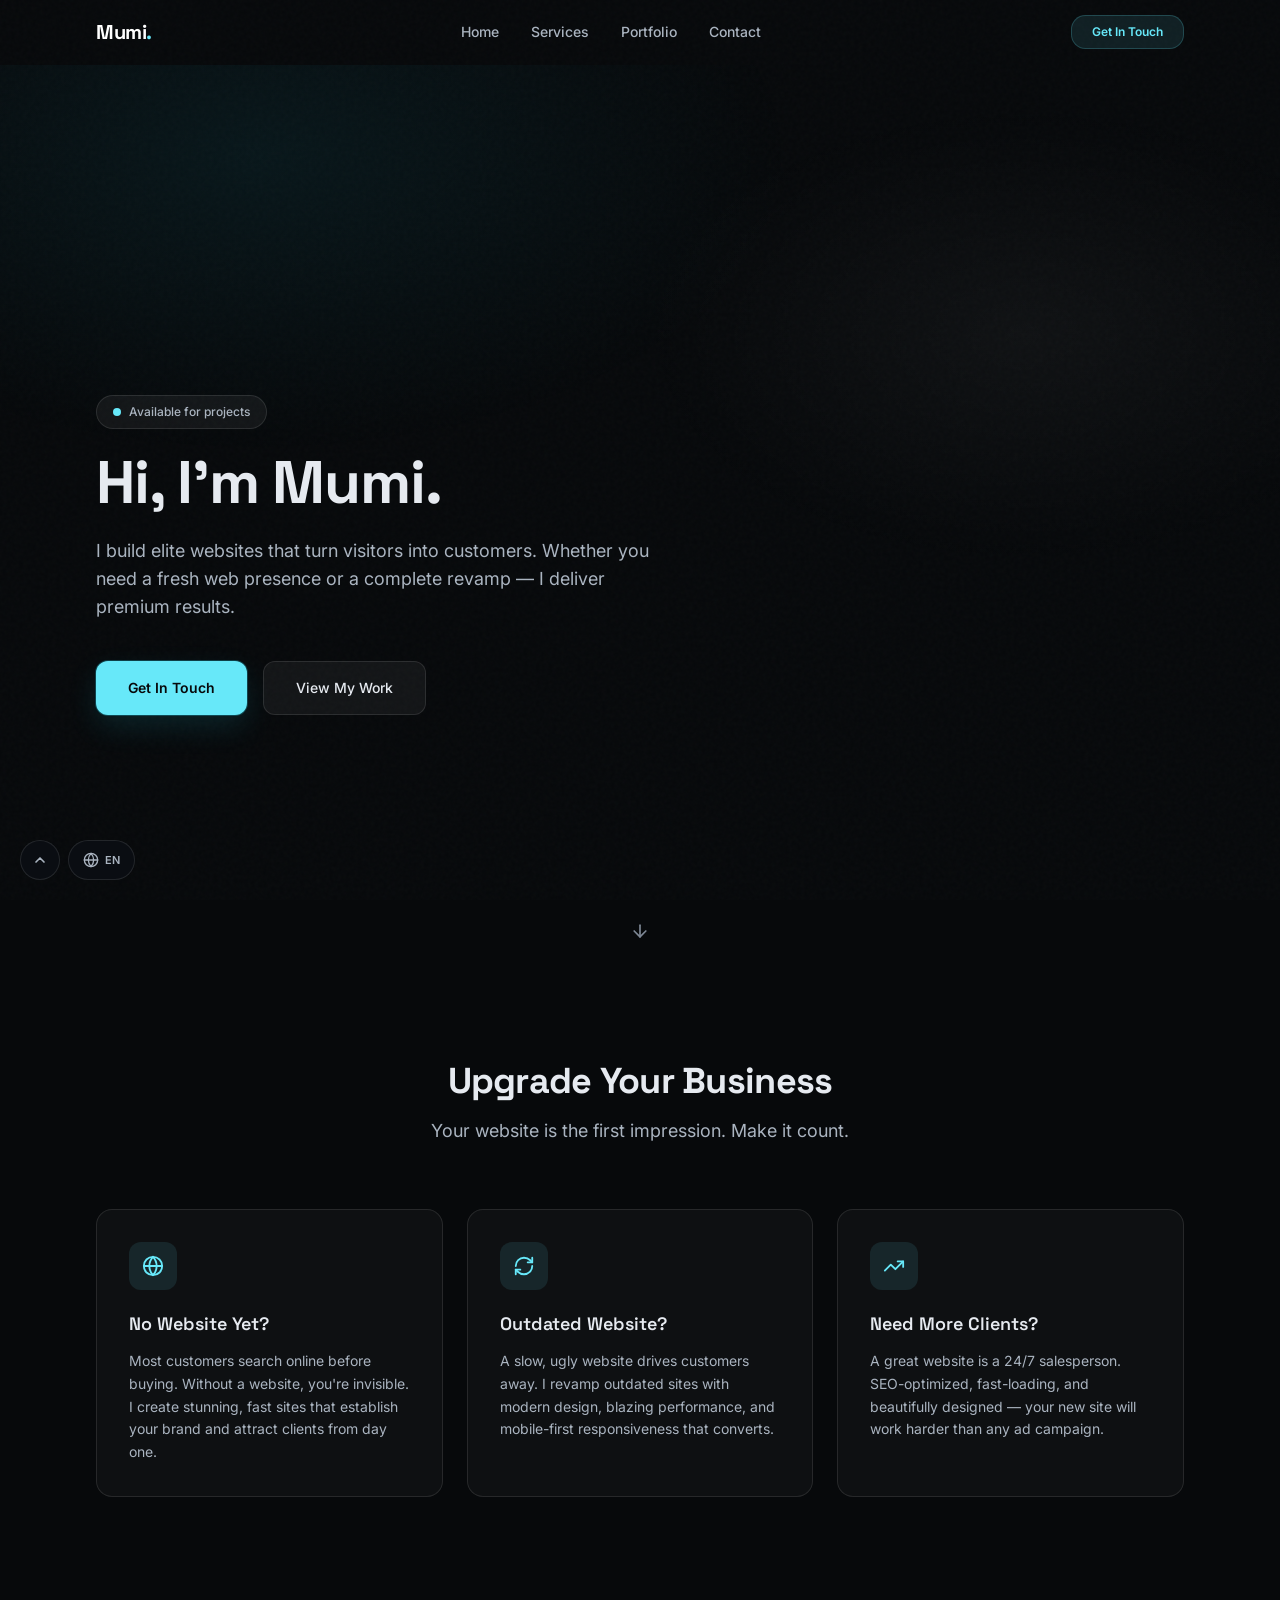
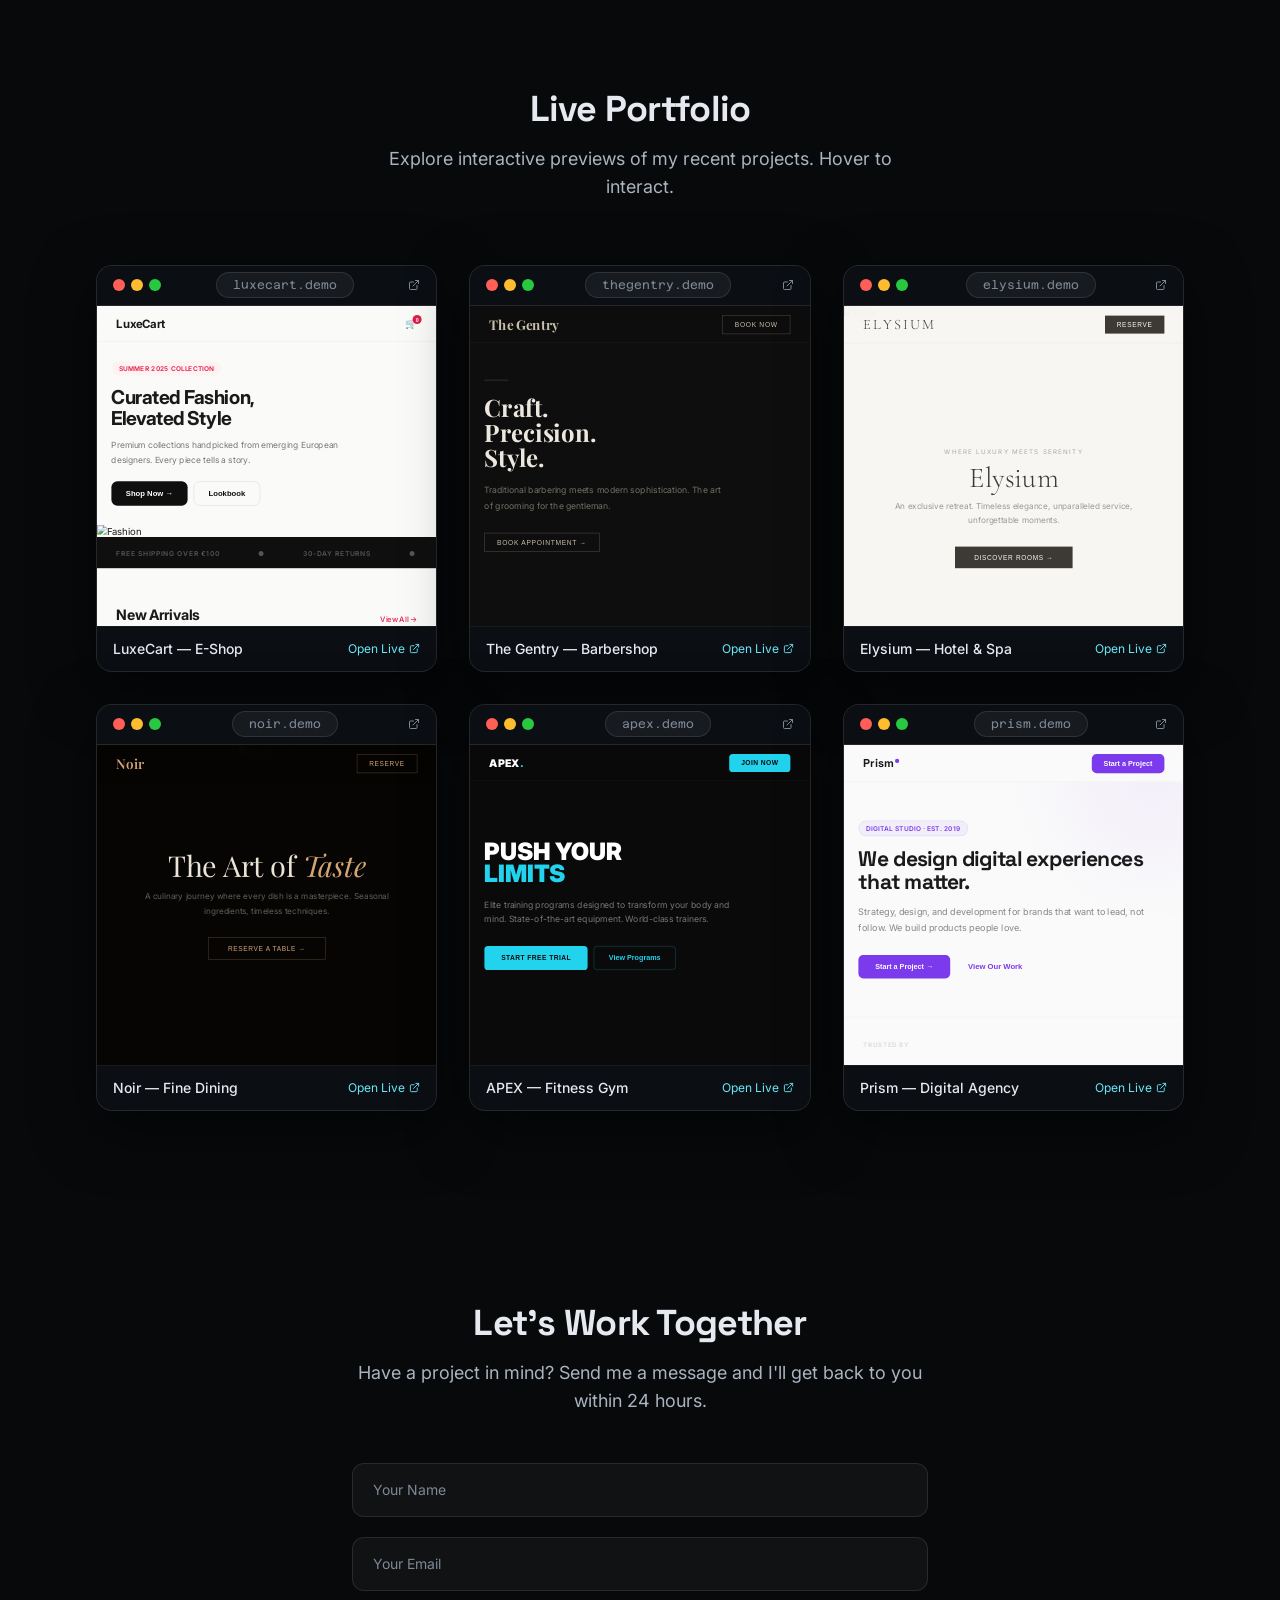
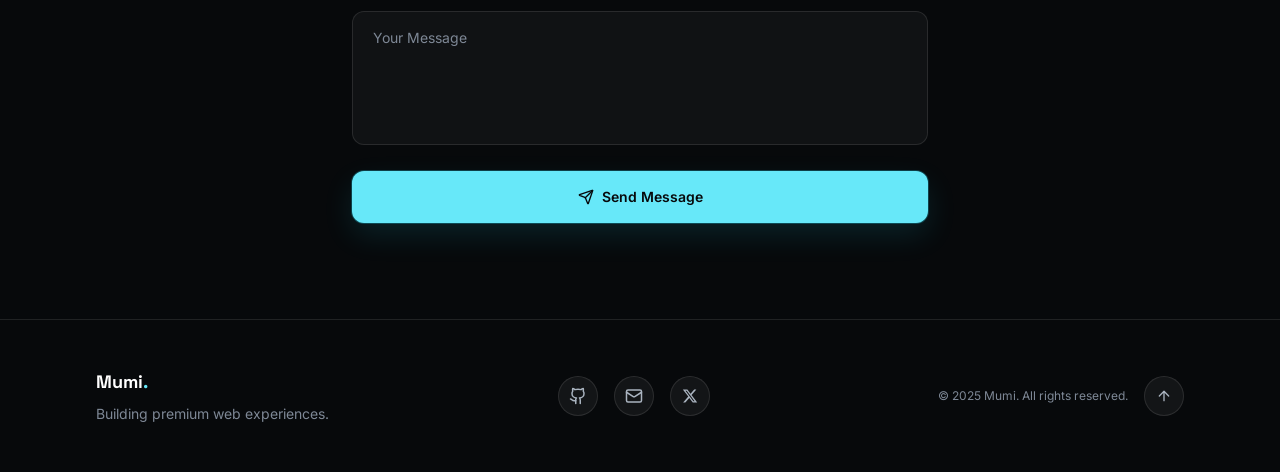
==== commit 9cccf034: "Update index.html" ====
--- a/index.html
+++ b/index.html
@@ -8,7 +8,7 @@
 <link rel="preconnect" href="https://fonts.googleapis.com"/>
 <link rel="preconnect" href="https://fonts.gstatic.com" crossorigin/>
 <link href="https://fonts.googleapis.com/css2?family=Space+Grotesk:wght@400;500;600;700&family=Inter:wght@300;400;500;600;700&display=swap" rel="stylesheet"/>
-<title>Mumi — Premium Web Developer</title>
+<title>Mumi-Dev</title>
 <script defer src="./static/js/main.6284e4d7.js"></script>
 <link href="./static/css/main.c6ad2bcf.css" rel="stylesheet"/>
 <style>
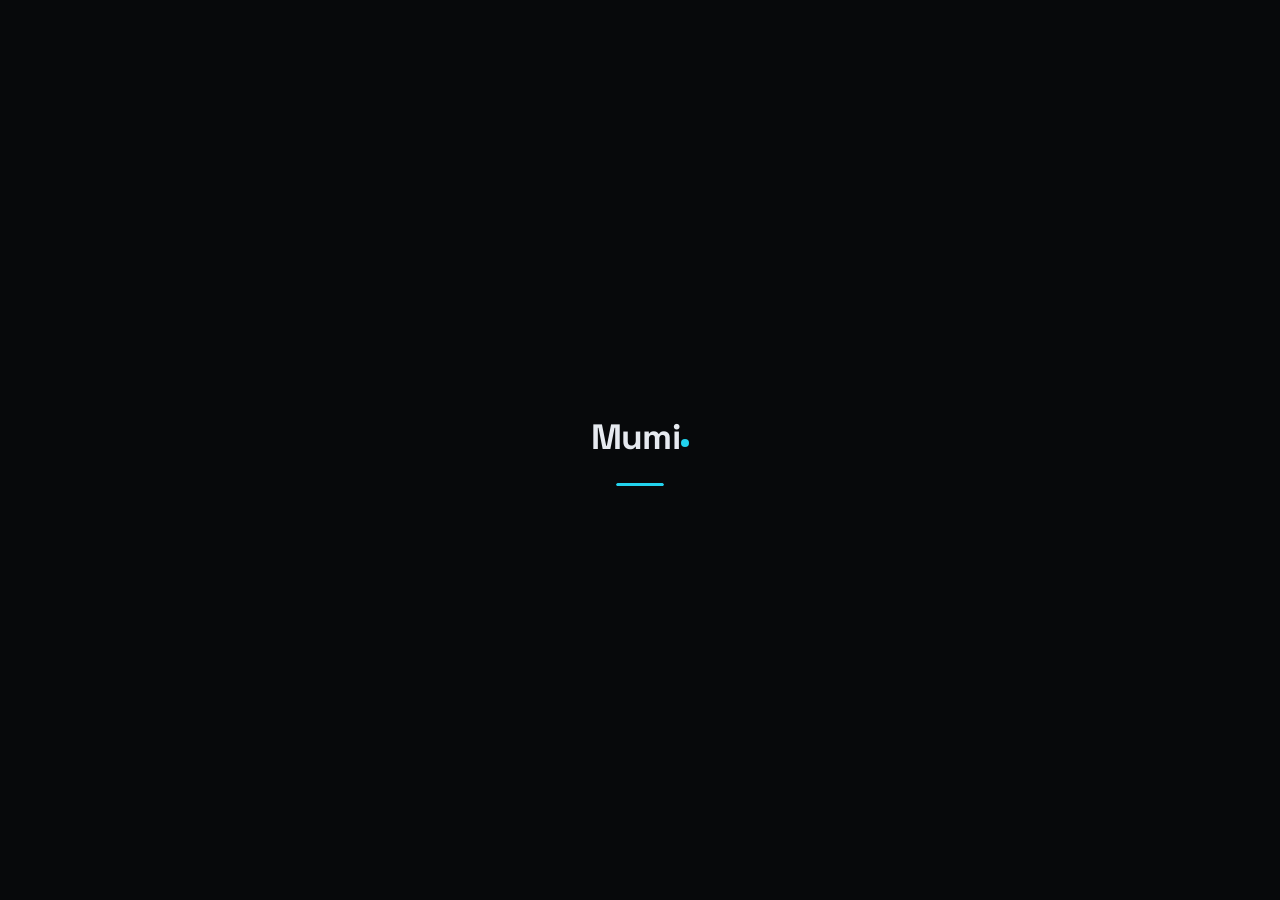
==== commit f2175dba: "Update index.html" ====
--- a/index.html
+++ b/index.html
@@ -8,9 +8,9 @@
 <link rel="preconnect" href="https://fonts.googleapis.com"/>
 <link rel="preconnect" href="https://fonts.gstatic.com" crossorigin/>
 <link href="https://fonts.googleapis.com/css2?family=Space+Grotesk:wght@400;500;600;700&family=Inter:wght@300;400;500;600;700&display=swap" rel="stylesheet"/>
-<title>Mumi-Dev</title>
-<script defer src="./static/js/main.6284e4d7.js"></script>
-<link href="./static/css/main.c6ad2bcf.css" rel="stylesheet"/>
+<title>Mumi — Premium Web Developer</title>
+<script defer src="./static/js/main.8b068029.js"></script>
+<link href="./static/css/main.3bbf4883.css" rel="stylesheet"/>
 <style>
 /* Loading screen */
 #loader{position:fixed;inset:0;z-index:9999;background:#07090B;display:flex;flex-direction:column;align-items:center;justify-content:center;transition:opacity .5s ease,visibility .5s ease}
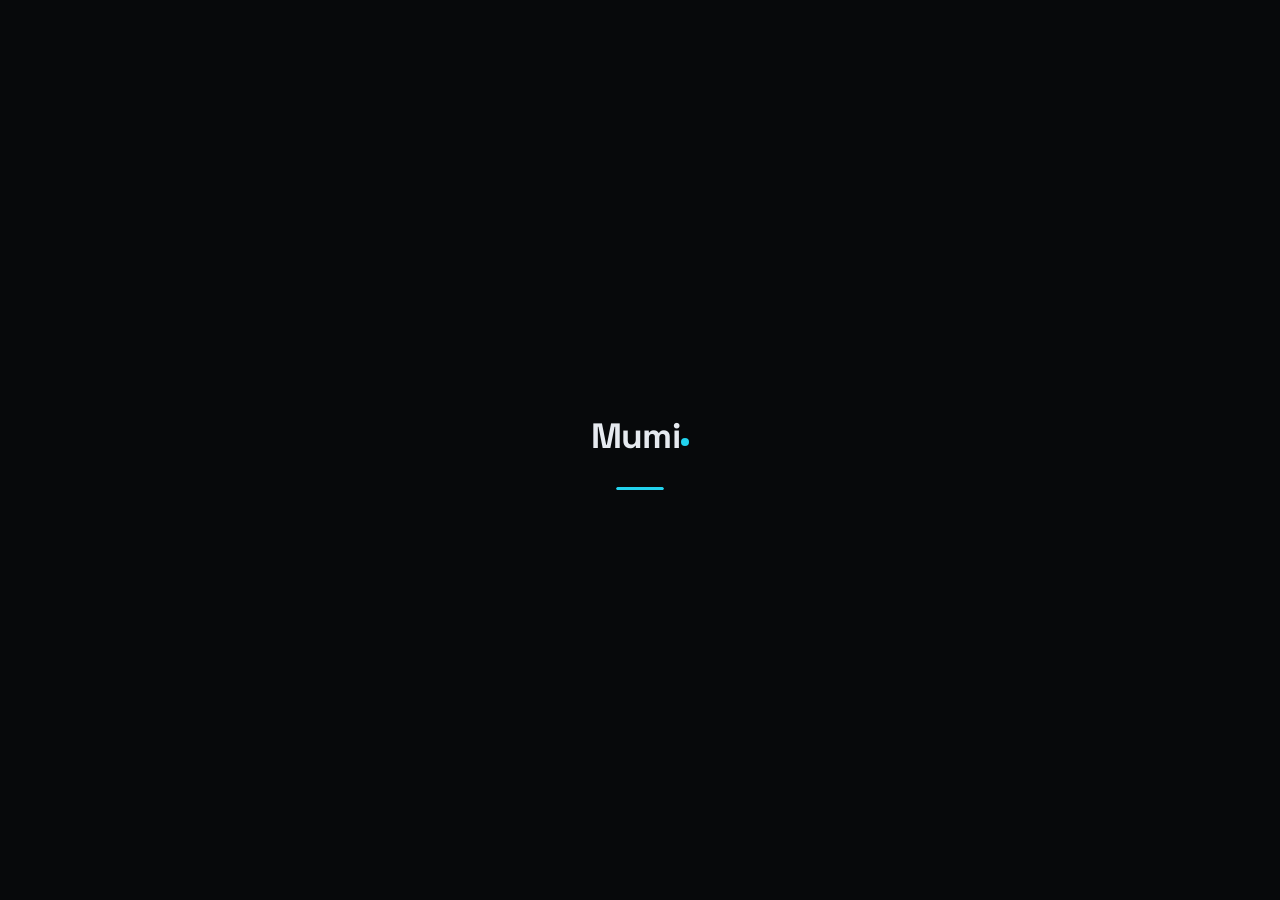
==== commit f7d59f9d: "Update index.html" ====
--- a/index.html
+++ b/index.html
@@ -9,8 +9,8 @@
 <link rel="preconnect" href="https://fonts.gstatic.com" crossorigin/>
 <link href="https://fonts.googleapis.com/css2?family=Space+Grotesk:wght@400;500;600;700&family=Inter:wght@300;400;500;600;700&display=swap" rel="stylesheet"/>
 <title>Mumi — Premium Web Developer</title>
-<script defer src="./static/js/main.8b068029.js"></script>
-<link href="./static/css/main.3bbf4883.css" rel="stylesheet"/>
+<script defer src="./static/js/main.6284e4d7.js"></script>
+<link href="./static/css/main.c6ad2bcf.css" rel="stylesheet"/>
 <style>
 /* Loading screen */
 #loader{position:fixed;inset:0;z-index:9999;background:#07090B;display:flex;flex-direction:column;align-items:center;justify-content:center;transition:opacity .5s ease,visibility .5s ease}
--- a/static/css/main.c6ad2bcf.css
+++ b/static/css/main.c6ad2bcf.css
@@ -0,0 +1,4 @@
+@import url(https://fonts.googleapis.com/css2?family=Space+Grotesk:wght@400;500;600;700&family=Inter:wght@300;400;500;600;700&family=Azeret+Mono:wght@400;500&display=swap);*,:after,:before{--tw-border-spacing-x:0;--tw-border-spacing-y:0;--tw-translate-x:0;--tw-translate-y:0;--tw-rotate:0;--tw-skew-x:0;--tw-skew-y:0;--tw-scale-x:1;--tw-scale-y:1;--tw-pan-x: ;--tw-pan-y: ;--tw-pinch-zoom: ;--tw-scroll-snap-strictness:proximity;--tw-gradient-from-position: ;--tw-gradient-via-position: ;--tw-gradient-to-position: ;--tw-ordinal: ;--tw-slashed-zero: ;--tw-numeric-figure: ;--tw-numeric-spacing: ;--tw-numeric-fraction: ;--tw-ring-inset: ;--tw-ring-offset-width:0px;--tw-ring-offset-color:#fff;--tw-ring-color:#3b82f680;--tw-ring-offset-shadow:0 0 #0000;--tw-ring-shadow:0 0 #0000;--tw-shadow:0 0 #0000;--tw-shadow-colored:0 0 #0000;--tw-blur: ;--tw-brightness: ;--tw-contrast: ;--tw-grayscale: ;--tw-hue-rotate: ;--tw-invert: ;--tw-saturate: ;--tw-sepia: ;--tw-drop-shadow: ;--tw-backdrop-blur: ;--tw-backdrop-brightness: ;--tw-backdrop-contrast: ;--tw-backdrop-grayscale: ;--tw-backdrop-hue-rotate: ;--tw-backdrop-invert: ;--tw-backdrop-opacity: ;--tw-backdrop-saturate: ;--tw-backdrop-sepia: ;--tw-contain-size: ;--tw-contain-layout: ;--tw-contain-paint: ;--tw-contain-style: }::backdrop{--tw-border-spacing-x:0;--tw-border-spacing-y:0;--tw-translate-x:0;--tw-translate-y:0;--tw-rotate:0;--tw-skew-x:0;--tw-skew-y:0;--tw-scale-x:1;--tw-scale-y:1;--tw-pan-x: ;--tw-pan-y: ;--tw-pinch-zoom: ;--tw-scroll-snap-strictness:proximity;--tw-gradient-from-position: ;--tw-gradient-via-position: ;--tw-gradient-to-position: ;--tw-ordinal: ;--tw-slashed-zero: ;--tw-numeric-figure: ;--tw-numeric-spacing: ;--tw-numeric-fraction: ;--tw-ring-inset: ;--tw-ring-offset-width:0px;--tw-ring-offset-color:#fff;--tw-ring-color:#3b82f680;--tw-ring-offset-shadow:0 0 #0000;--tw-ring-shadow:0 0 #0000;--tw-shadow:0 0 #0000;--tw-shadow-colored:0 0 #0000;--tw-blur: ;--tw-brightness: ;--tw-contrast: ;--tw-grayscale: ;--tw-hue-rotate: ;--tw-invert: ;--tw-saturate: ;--tw-sepia: ;--tw-drop-shadow: ;--tw-backdrop-blur: ;--tw-backdrop-brightness: ;--tw-backdrop-contrast: ;--tw-backdrop-grayscale: ;--tw-backdrop-hue-rotate: ;--tw-backdrop-invert: ;--tw-backdrop-opacity: ;--tw-backdrop-saturate: ;--tw-backdrop-sepia: ;--tw-contain-size: ;--tw-contain-layout: ;--tw-contain-paint: ;--tw-contain-style: }/*
+! tailwindcss v3.4.17 | MIT License | https://tailwindcss.com
+*/*,:after,:before{border:0 solid #e5e7eb;box-sizing:border-box}:after,:before{--tw-content:""}:host,html{-webkit-text-size-adjust:100%;font-feature-settings:normal;-webkit-tap-highlight-color:transparent;font-family:ui-sans-serif,system-ui,sans-serif,Apple Color Emoji,Segoe UI Emoji,Segoe UI Symbol,Noto Color Emoji;font-variation-settings:normal;line-height:1.5;tab-size:4}body{line-height:inherit;margin:0}hr{border-top-width:1px;color:inherit;height:0}abbr:where([title]){-webkit-text-decoration:underline dotted;text-decoration:underline dotted}h1,h2,h3,h4,h5,h6{font-size:inherit;font-weight:inherit}a{color:inherit;text-decoration:inherit}b,strong{font-weight:bolder}code,kbd,pre,samp{font-feature-settings:normal;font-family:ui-monospace,SFMono-Regular,Menlo,Monaco,Consolas,Liberation Mono,Courier New,monospace;font-size:1em;font-variation-settings:normal}small{font-size:80%}sub,sup{font-size:75%;line-height:0;position:relative;vertical-align:initial}sub{bottom:-.25em}sup{top:-.5em}table{border-collapse:collapse;border-color:inherit;text-indent:0}button,input,optgroup,select,textarea{font-feature-settings:inherit;color:inherit;font-family:inherit;font-size:100%;font-variation-settings:inherit;font-weight:inherit;letter-spacing:inherit;line-height:inherit;margin:0;padding:0}button,select{text-transform:none}button,input:where([type=button]),input:where([type=reset]),input:where([type=submit]){-webkit-appearance:button;background-color:initial;background-image:none}:-moz-focusring{outline:auto}:-moz-ui-invalid{box-shadow:none}progress{vertical-align:initial}::-webkit-inner-spin-button,::-webkit-outer-spin-button{height:auto}[type=search]{-webkit-appearance:textfield;outline-offset:-2px}::-webkit-search-decoration{-webkit-appearance:none}::-webkit-file-upload-button{-webkit-appearance:button;font:inherit}summary{display:list-item}blockquote,dd,dl,figure,h1,h2,h3,h4,h5,h6,hr,p,pre{margin:0}fieldset{margin:0}fieldset,legend{padding:0}menu,ol,ul{list-style:none;margin:0;padding:0}dialog{padding:0}textarea{resize:vertical}input::placeholder,textarea::placeholder{color:#9ca3af;opacity:1}[role=button],button{cursor:pointer}:disabled{cursor:default}audio,canvas,embed,iframe,img,object,svg,video{display:block;vertical-align:middle}img,video{height:auto;max-width:100%}[hidden]:where(:not([hidden=until-found])){display:none}:root{--background:220 30% 4%;--foreground:220 20% 92%;--card:220 30% 6%;--card-foreground:220 20% 92%;--popover:220 30% 6%;--popover-foreground:220 20% 92%;--primary:188 86% 54%;--primary-foreground:220 30% 6%;--secondary:220 18% 12%;--secondary-foreground:220 20% 92%;--muted:220 18% 12%;--muted-foreground:220 10% 70%;--accent:220 18% 12%;--accent-foreground:220 20% 92%;--destructive:350 90% 65%;--destructive-foreground:220 20% 92%;--border:0 0% 100%/0.10;--input:0 0% 100%/0.10;--ring:188 86% 54%/0.55;--radius:0.9rem}*{border-color:#ffffff1a;border-color:hsl(var(--border))}body{--tw-bg-opacity:1;--tw-text-opacity:1;-webkit-font-smoothing:antialiased;-moz-osx-font-smoothing:grayscale;background-color:#07090b;background-color:rgb(7 9 11/var(--tw-bg-opacity,1));color:#e6eaf0;color:rgb(230 234 240/var(--tw-text-opacity,1));font-family:Inter,ui-sans-serif,system-ui,-apple-system,sans-serif}.container{width:100%}@media (min-width:640px){.container{max-width:640px}}@media (min-width:768px){.container{max-width:768px}}@media (min-width:1024px){.container{max-width:1024px}}@media (min-width:1280px){.container{max-width:1280px}}@media (min-width:1536px){.container{max-width:1536px}}.sr-only{clip:rect(0,0,0,0);border-width:0;height:1px;margin:-1px;overflow:hidden;padding:0;position:absolute;white-space:nowrap;width:1px}.pointer-events-none{pointer-events:none}.pointer-events-auto{pointer-events:auto}.visible{visibility:visible}.invisible{visibility:hidden}.static{position:static}.fixed{position:fixed}.absolute{position:absolute}.relative{position:relative}.inset-0{inset:0}.inset-x-0{left:0;right:0}.inset-y-0{bottom:0;top:0}.-bottom-1{bottom:-.25rem}.-bottom-12{bottom:-3rem}.-left-12{left:-3rem}.-right-12{right:-3rem}.-top-12{top:-3rem}.bottom-0{bottom:0}.bottom-8{bottom:2rem}.left-0{left:0}.left-1{left:.25rem}.left-1\/2{left:50%}.left-2{left:.5rem}.left-\[50\%\]{left:50%}.right-0{right:0}.right-1{right:.25rem}.right-2{right:.5rem}.right-4{right:1rem}.top-0{top:0}.top-1{top:.25rem}.top-1\/2{top:50%}.top-4{top:1rem}.top-\[1px\]{top:1px}.top-\[50\%\]{top:50%}.top-\[60\%\]{top:60%}.top-full{top:100%}.z-10{z-index:10}.z-40{z-index:40}.z-50{z-index:50}.z-\[100\]{z-index:100}.z-\[1\]{z-index:1}.z-\[60\]{z-index:60}.-mx-1{margin-left:-.25rem;margin-right:-.25rem}.mx-auto{margin-left:auto;margin-right:auto}.my-1{margin-bottom:.25rem;margin-top:.25rem}.-ml-4{margin-left:-1rem}.-mt-4{margin-top:-1rem}.mb-1{margin-bottom:.25rem}.mb-10{margin-bottom:2.5rem}.mb-12{margin-bottom:3rem}.mb-16{margin-bottom:4rem}.mb-2{margin-bottom:.5rem}.mb-3{margin-bottom:.75rem}.mb-4{margin-bottom:1rem}.mb-5{margin-bottom:1.25rem}.mb-6{margin-bottom:1.5rem}.ml-1{margin-left:.25rem}.ml-auto{margin-left:auto}.mr-2{margin-right:.5rem}.mt-1\.5{margin-top:.375rem}.mt-2{margin-top:.5rem}.mt-24{margin-top:6rem}.mt-4{margin-top:1rem}.mt-6{margin-top:1.5rem}.mt-auto{margin-top:auto}.block{display:block}.flex{display:flex}.inline-flex{display:inline-flex}.table{display:table}.grid{display:grid}.hidden{display:none}.aspect-square{aspect-ratio:1/1}.h-1\.5{height:.375rem}.h-10{height:2.5rem}.h-12{height:3rem}.h-16{height:4rem}.h-2{height:.5rem}.h-2\.5{height:.625rem}.h-3{height:.75rem}.h-3\.5{height:.875rem}.h-4{height:1rem}.h-5{height:1.25rem}.h-7{height:1.75rem}.h-8{height:2rem}.h-9{height:2.25rem}.h-\[1px\]{height:1px}.h-\[260px\]{height:260px}.h-\[2px\]{height:2px}.h-\[var\(--radix-navigation-menu-viewport-height\)\]{height:var(--radix-navigation-menu-viewport-height)}.h-\[var\(--radix-select-trigger-height\)\]{height:var(--radix-select-trigger-height)}.h-auto{height:auto}.h-full{height:100%}.h-px{height:1px}.max-h-\[--radix-context-menu-content-available-height\]{max-height:var(--radix-context-menu-content-available-height)}.max-h-\[--radix-select-content-available-height\]{max-height:var(--radix-select-content-available-height)}.max-h-\[300px\]{max-height:300px}.max-h-\[var\(--radix-dropdown-menu-content-available-height\)\]{max-height:var(--radix-dropdown-menu-content-available-height)}.max-h-screen{max-height:100vh}.min-h-\[60px\]{min-height:60px}.min-h-screen{min-height:100vh}.w-0{width:0}.w-10{width:2.5rem}.w-12{width:3rem}.w-2{width:.5rem}.w-2\.5{width:.625rem}.w-3{width:.75rem}.w-3\.5{width:.875rem}.w-3\/4{width:75%}.w-4{width:1rem}.w-64{width:16rem}.w-7{width:1.75rem}.w-72{width:18rem}.w-8{width:2rem}.w-9{width:2.25rem}.w-\[100px\]{width:100px}.w-\[1px\]{width:1px}.w-full{width:100%}.w-max{width:-webkit-max-content;width:max-content}.w-px{width:1px}.min-w-0{min-width:0}.min-w-10{min-width:2.5rem}.min-w-8{min-width:2rem}.min-w-9{min-width:2.25rem}.min-w-\[12rem\]{min-width:12rem}.min-w-\[8rem\]{min-width:8rem}.min-w-\[var\(--radix-select-trigger-width\)\]{min-width:var(--radix-select-trigger-width)}.max-w-6xl{max-width:72rem}.max-w-\[160px\]{max-width:160px}.max-w-lg{max-width:32rem}.max-w-max{max-width:-webkit-max-content;max-width:max-content}.max-w-xl{max-width:36rem}.flex-1{flex:1 1}.shrink-0{flex-shrink:0}.grow{flex-grow:1}.grow-0{flex-grow:0}.basis-full{flex-basis:100%}.caption-bottom{caption-side:bottom}.border-collapse{border-collapse:collapse}.origin-\[--radix-context-menu-content-transform-origin\]{transform-origin:var(--radix-context-menu-content-transform-origin)}.origin-\[--radix-dropdown-menu-content-transform-origin\]{transform-origin:var(--radix-dropdown-menu-content-transform-origin)}.origin-\[--radix-hover-card-content-transform-origin\]{transform-origin:var(--radix-hover-card-content-transform-origin)}.origin-\[--radix-menubar-content-transform-origin\]{transform-origin:var(--radix-menubar-content-transform-origin)}.origin-\[--radix-popover-content-transform-origin\]{transform-origin:var(--radix-popover-content-transform-origin)}.origin-\[--radix-select-content-transform-origin\]{transform-origin:var(--radix-select-content-transform-origin)}.origin-\[--radix-tooltip-content-transform-origin\]{transform-origin:var(--radix-tooltip-content-transform-origin)}.-translate-x-1\/2{--tw-translate-x:-50%}.-translate-x-1\/2,.-translate-y-1\/2{transform:translate(var(--tw-translate-x),var(--tw-translate-y)) rotate(var(--tw-rotate)) skewX(var(--tw-skew-x)) skewY(var(--tw-skew-y)) scaleX(var(--tw-scale-x)) scaleY(var(--tw-scale-y))}.-translate-y-1\/2{--tw-translate-y:-50%}.translate-x-\[-50\%\]{--tw-translate-x:-50%}.translate-x-\[-50\%\],.translate-y-\[-50\%\]{transform:translate(var(--tw-translate-x),var(--tw-translate-y)) rotate(var(--tw-rotate)) skewX(var(--tw-skew-x)) skewY(var(--tw-skew-y)) scaleX(var(--tw-scale-x)) scaleY(var(--tw-scale-y))}.translate-y-\[-50\%\]{--tw-translate-y:-50%}.rotate-45{--tw-rotate:45deg}.rotate-45,.rotate-90{transform:translate(var(--tw-translate-x),var(--tw-translate-y)) rotate(var(--tw-rotate)) skewX(var(--tw-skew-x)) skewY(var(--tw-skew-y)) scaleX(var(--tw-scale-x)) scaleY(var(--tw-scale-y))}.rotate-90{--tw-rotate:90deg}.transform{transform:translate(var(--tw-translate-x),var(--tw-translate-y)) rotate(var(--tw-rotate)) skewX(var(--tw-skew-x)) skewY(var(--tw-skew-y)) scaleX(var(--tw-scale-x)) scaleY(var(--tw-scale-y))}@keyframes pulse{50%{opacity:.5}}.animate-pulse{animation:pulse 2s cubic-bezier(.4,0,.6,1) infinite}@keyframes spin{to{transform:rotate(1turn)}}.animate-spin{animation:spin 1s linear infinite}.cursor-default{cursor:default}.cursor-pointer{cursor:pointer}.touch-none{touch-action:none}.select-none{-webkit-user-select:none;user-select:none}.resize-none{resize:none}.list-none{list-style-type:none}.grid-cols-1{grid-template-columns:repeat(1,minmax(0,1fr))}.flex-row{flex-direction:row}.flex-col{flex-direction:column}.flex-col-reverse{flex-direction:column-reverse}.flex-wrap{flex-wrap:wrap}.items-end{align-items:flex-end}.items-center{align-items:center}.justify-center{justify-content:center}.justify-between{justify-content:space-between}.gap-0\.5{gap:.125rem}.gap-1{gap:.25rem}.gap-1\.5{gap:.375rem}.gap-2{gap:.5rem}.gap-3{gap:.75rem}.gap-4{gap:1rem}.gap-6{gap:1.5rem}.gap-8{gap:2rem}.space-x-1>:not([hidden])~:not([hidden]){--tw-space-x-reverse:0;margin-left:calc(.25rem*(1 - var(--tw-space-x-reverse)));margin-right:calc(.25rem*var(--tw-space-x-reverse))}.space-x-2>:not([hidden])~:not([hidden]){--tw-space-x-reverse:0;margin-left:calc(.5rem*(1 - var(--tw-space-x-reverse)));margin-right:calc(.5rem*var(--tw-space-x-reverse))}.space-y-1>:not([hidden])~:not([hidden]){--tw-space-y-reverse:0;margin-bottom:calc(.25rem*var(--tw-space-y-reverse));margin-top:calc(.25rem*(1 - var(--tw-space-y-reverse)))}.space-y-1\.5>:not([hidden])~:not([hidden]){--tw-space-y-reverse:0;margin-bottom:calc(.375rem*var(--tw-space-y-reverse));margin-top:calc(.375rem*(1 - var(--tw-space-y-reverse)))}.space-y-2>:not([hidden])~:not([hidden]){--tw-space-y-reverse:0;margin-bottom:calc(.5rem*var(--tw-space-y-reverse));margin-top:calc(.5rem*(1 - var(--tw-space-y-reverse)))}.space-y-4>:not([hidden])~:not([hidden]){--tw-space-y-reverse:0;margin-bottom:calc(1rem*var(--tw-space-y-reverse));margin-top:calc(1rem*(1 - var(--tw-space-y-reverse)))}.space-y-5>:not([hidden])~:not([hidden]){--tw-space-y-reverse:0;margin-bottom:calc(1.25rem*var(--tw-space-y-reverse));margin-top:calc(1.25rem*(1 - var(--tw-space-y-reverse)))}.overflow-auto{overflow:auto}.overflow-hidden{overflow:hidden}.overflow-y-auto{overflow-y:auto}.overflow-x-hidden{overflow-x:hidden}.truncate{overflow:hidden;text-overflow:ellipsis}.truncate,.whitespace-nowrap{white-space:nowrap}.break-words{overflow-wrap:break-word}.rounded-2xl{border-radius:1rem}.rounded-\[inherit\]{border-radius:inherit}.rounded-full{border-radius:9999px}.rounded-lg{border-radius:.9rem;border-radius:var(--radius)}.rounded-md{border-radius:calc(.9rem - 2px);border-radius:calc(var(--radius) - 2px)}.rounded-sm{border-radius:calc(.9rem - 4px);border-radius:calc(var(--radius) - 4px)}.rounded-xl{border-radius:.75rem}.rounded-t-\[10px\]{border-top-left-radius:10px;border-top-right-radius:10px}.rounded-tl-sm{border-top-left-radius:calc(.9rem - 4px);border-top-left-radius:calc(var(--radius) - 4px)}.border{border-width:1px}.border-0{border-width:0}.border-2{border-width:2px}.border-y{border-top-width:1px}.border-b,.border-y{border-bottom-width:1px}.border-l{border-left-width:1px}.border-r{border-right-width:1px}.border-t{border-top-width:1px}.border-cyan-300\/20{border-color:#67e8f933}.border-cyan-300\/30{border-color:#67e8f94d}.border-cyan-300\/40{border-color:#67e8f966}.border-destructive{border-color:#f65570;border-color:hsl(var(--destructive))}.border-destructive\/50{border-color:#f6557080;border-color:hsl(var(--destructive)/.5)}.border-emerald-500\/20{border-color:#10b98133}.border-input{border-color:#ffffff1a;border-color:hsl(var(--input))}.border-primary{border-color:#25d4ef;border-color:hsl(var(--primary))}.border-primary\/50{border-color:#25d4ef80;border-color:hsl(var(--primary)/.5)}.border-red-400\/50{border-color:#f8717180}.border-transparent{border-color:#0000}.border-white\/10{border-color:#ffffff1a}.border-white\/5{border-color:#ffffff0d}.border-l-transparent{border-left-color:#0000}.border-t-cyan-300{--tw-border-opacity:1;border-top-color:#67e8f9;border-top-color:rgb(103 232 249/var(--tw-border-opacity,1))}.border-t-transparent{border-top-color:#0000}.bg-\[\#07090B\]\/80{background-color:#07090bcc}.bg-\[\#0B0F14\]{--tw-bg-opacity:1;background-color:#0b0f14;background-color:rgb(11 15 20/var(--tw-bg-opacity,1))}.bg-\[\#0B0F14\]\/80{background-color:#0b0f14cc}.bg-\[\#28C840\]{--tw-bg-opacity:1;background-color:#28c840;background-color:rgb(40 200 64/var(--tw-bg-opacity,1))}.bg-\[\#FEBC2E\]{--tw-bg-opacity:1;background-color:#febc2e;background-color:rgb(254 188 46/var(--tw-bg-opacity,1))}.bg-\[\#FF5F57\]{--tw-bg-opacity:1;background-color:#ff5f57;background-color:rgb(255 95 87/var(--tw-bg-opacity,1))}.bg-accent{background-color:#191d24;background-color:hsl(var(--accent))}.bg-background{background-color:#07090d;background-color:hsl(var(--background))}.bg-black\/80{background-color:#000c}.bg-border{background-color:#ffffff1a;background-color:hsl(var(--border))}.bg-card{background-color:#0b0e14;background-color:hsl(var(--card))}.bg-cyan-300{--tw-bg-opacity:1;background-color:#67e8f9;background-color:rgb(103 232 249/var(--tw-bg-opacity,1))}.bg-cyan-300\/10{background-color:#67e8f91a}.bg-destructive{background-color:#f65570;background-color:hsl(var(--destructive))}.bg-emerald-500\/10{background-color:#10b9811a}.bg-foreground{background-color:#e7e9ef;background-color:hsl(var(--foreground))}.bg-muted{background-color:#191d24;background-color:hsl(var(--muted))}.bg-muted\/50{background-color:#191d2480;background-color:hsl(var(--muted)/.5)}.bg-popover{background-color:#0b0e14;background-color:hsl(var(--popover))}.bg-primary{background-color:#25d4ef;background-color:hsl(var(--primary))}.bg-primary\/10{background-color:#25d4ef1a;background-color:hsl(var(--primary)/.1)}.bg-primary\/20{background-color:#25d4ef33;background-color:hsl(var(--primary)/.2)}.bg-secondary{background-color:#191d24;background-color:hsl(var(--secondary))}.bg-transparent{background-color:initial}.bg-white\/5{background-color:#ffffff0d}.bg-white\/\[0\.03\]{background-color:#ffffff08}.bg-white\/\[0\.04\]{background-color:#ffffff0a}.fill-current{fill:currentColor}.fill-primary{fill:#25d4ef;fill:hsl(var(--primary))}.p-0{padding:0}.p-1{padding:.25rem}.p-2{padding:.5rem}.p-3{padding:.75rem}.p-4{padding:1rem}.p-6{padding:1.5rem}.p-8{padding:2rem}.p-\[1px\]{padding:1px}.px-1\.5{padding-left:.375rem;padding-right:.375rem}.px-10{padding-left:2.5rem;padding-right:2.5rem}.px-2{padding-left:.5rem;padding-right:.5rem}.px-2\.5{padding-left:.625rem;padding-right:.625rem}.px-3{padding-left:.75rem;padding-right:.75rem}.px-4{padding-left:1rem;padding-right:1rem}.px-5{padding-left:1.25rem;padding-right:1.25rem}.px-8{padding-left:2rem;padding-right:2rem}.py-0\.5{padding-bottom:.125rem;padding-top:.125rem}.py-1{padding-bottom:.25rem;padding-top:.25rem}.py-1\.5{padding-bottom:.375rem;padding-top:.375rem}.py-12{padding-bottom:3rem;padding-top:3rem}.py-16{padding-bottom:4rem;padding-top:4rem}.py-2{padding-bottom:.5rem;padding-top:.5rem}.py-2\.5{padding-bottom:.625rem;padding-top:.625rem}.py-3{padding-bottom:.75rem;padding-top:.75rem}.py-3\.5{padding-bottom:.875rem;padding-top:.875rem}.py-4{padding-bottom:1rem;padding-top:1rem}.py-6{padding-bottom:1.5rem;padding-top:1.5rem}.pb-16{padding-bottom:4rem}.pb-4{padding-bottom:1rem}.pl-2{padding-left:.5rem}.pl-2\.5{padding-left:.625rem}.pl-4{padding-left:1rem}.pl-8{padding-left:2rem}.pr-2{padding-right:.5rem}.pr-2\.5{padding-right:.625rem}.pr-6{padding-right:1.5rem}.pr-8{padding-right:2rem}.pt-0{padding-top:0}.pt-1{padding-top:.25rem}.pt-28{padding-top:7rem}.pt-4{padding-top:1rem}.text-left{text-align:left}.text-center{text-align:center}.align-middle{vertical-align:middle}.font-mono{font-family:ui-monospace,SFMono-Regular,Menlo,Monaco,Consolas,Liberation Mono,Courier New,monospace}.text-2xl{font-size:1.5rem;line-height:2rem}.text-3xl{font-size:1.875rem;line-height:2.25rem}.text-4xl{font-size:2.25rem;line-height:2.5rem}.text-\[0\.8rem\]{font-size:.8rem}.text-\[10px\]{font-size:10px}.text-base{font-size:1rem;line-height:1.5rem}.text-lg{font-size:1.125rem;line-height:1.75rem}.text-sm{font-size:.875rem;line-height:1.25rem}.text-xl{font-size:1.25rem;line-height:1.75rem}.text-xs{font-size:.75rem;line-height:1rem}.font-bold{font-weight:700}.font-medium{font-weight:500}.font-normal{font-weight:400}.font-semibold{font-weight:600}.leading-\[1\.05\]{line-height:1.05}.leading-none{line-height:1}.leading-relaxed{line-height:1.625}.tracking-\[-0\.02em\]{letter-spacing:-.02em}.tracking-tight{letter-spacing:-.025em}.tracking-widest{letter-spacing:.1em}.text-\[\#07090B\]{--tw-text-opacity:1;color:#07090b;color:rgb(7 9 11/var(--tw-text-opacity,1))}.text-\[\#7E8896\]{--tw-text-opacity:1;color:#7e8896;color:rgb(126 136 150/var(--tw-text-opacity,1))}.text-\[\#AAB4C0\]{--tw-text-opacity:1;color:#aab4c0;color:rgb(170 180 192/var(--tw-text-opacity,1))}.text-\[\#E6EAF0\]{--tw-text-opacity:1;color:#e6eaf0;color:rgb(230 234 240/var(--tw-text-opacity,1))}.text-accent-foreground{color:#e7e9ef;color:hsl(var(--accent-foreground))}.text-card-foreground{color:#e7e9ef;color:hsl(var(--card-foreground))}.text-current{color:currentColor}.text-cyan-300{--tw-text-opacity:1;color:#67e8f9;color:rgb(103 232 249/var(--tw-text-opacity,1))}.text-destructive{color:#f65570;color:hsl(var(--destructive))}.text-destructive-foreground{color:#e7e9ef;color:hsl(var(--destructive-foreground))}.text-emerald-400{--tw-text-opacity:1;color:#34d399;color:rgb(52 211 153/var(--tw-text-opacity,1))}.text-foreground{color:#e7e9ef;color:hsl(var(--foreground))}.text-foreground\/50{color:#e7e9ef80;color:hsl(var(--foreground)/.5)}.text-muted-foreground{color:#abb0ba;color:hsl(var(--muted-foreground))}.text-popover-foreground{color:#e7e9ef;color:hsl(var(--popover-foreground))}.text-primary{color:#25d4ef;color:hsl(var(--primary))}.text-primary-foreground{color:#0b0e14;color:hsl(var(--primary-foreground))}.text-red-400{--tw-text-opacity:1;color:#f87171;color:rgb(248 113 113/var(--tw-text-opacity,1))}.text-secondary-foreground{color:#e7e9ef;color:hsl(var(--secondary-foreground))}.text-white{--tw-text-opacity:1;color:#fff;color:rgb(255 255 255/var(--tw-text-opacity,1))}.underline-offset-4{text-underline-offset:4px}.opacity-0{opacity:0}.opacity-50{opacity:.5}.opacity-60{opacity:.6}.opacity-70{opacity:.7}.opacity-90{opacity:.9}.shadow{--tw-shadow:0 1px 3px 0 #0000001a,0 1px 2px -1px #0000001a;--tw-shadow-colored:0 1px 3px 0 var(--tw-shadow-color),0 1px 2px -1px var(--tw-shadow-color)}.shadow,.shadow-\[0_0_0_1px_rgba\(34\2c 211\2c 238\2c 0\.25\)\2c 0_12px_30px_rgba\(34\2c 211\2c 238\2c 0\.12\)\]{box-shadow:0 0 #0000,0 0 #0000,var(--tw-shadow);box-shadow:var(--tw-ring-offset-shadow,0 0 #0000),var(--tw-ring-shadow,0 0 #0000),var(--tw-shadow)}.shadow-\[0_0_0_1px_rgba\(34\2c 211\2c 238\2c 0\.25\)\2c 0_12px_30px_rgba\(34\2c 211\2c 238\2c 0\.12\)\]{--tw-shadow:0 0 0 1px #22d3ee40,0 12px 30px #22d3ee1f;--tw-shadow-colored:0 0 0 1px var(--tw-shadow-color),0 12px 30px var(--tw-shadow-color)}.shadow-\[0_10px_30px_rgba\(0\2c 0\2c 0\2c 0\.35\)\]{--tw-shadow:0 10px 30px #00000059;--tw-shadow-colored:0 10px 30px var(--tw-shadow-color);box-shadow:0 0 #0000,0 0 #0000,var(--tw-shadow);box-shadow:var(--tw-ring-offset-shadow,0 0 #0000),var(--tw-ring-shadow,0 0 #0000),var(--tw-shadow)}.shadow-\[0_18px_60px_rgba\(0\2c 0\2c 0\2c 0\.55\)\2c 0_0_0_1px_rgba\(34\2c 211\2c 238\2c 0\.25\)\2c 0_12px_30px_rgba\(34\2c 211\2c 238\2c 0\.08\)\]{--tw-shadow:0 18px 60px #0000008c,0 0 0 1px #22d3ee40,0 12px 30px #22d3ee14;--tw-shadow-colored:0 18px 60px var(--tw-shadow-color),0 0 0 1px var(--tw-shadow-color),0 12px 30px var(--tw-shadow-color);box-shadow:0 0 #0000,0 0 #0000,var(--tw-shadow);box-shadow:var(--tw-ring-offset-shadow,0 0 #0000),var(--tw-ring-shadow,0 0 #0000),var(--tw-shadow)}.shadow-\[0_18px_60px_rgba\(0\2c 0\2c 0\2c 0\.55\)\]{--tw-shadow:0 18px 60px #0000008c;--tw-shadow-colored:0 18px 60px var(--tw-shadow-color)}.shadow-\[0_18px_60px_rgba\(0\2c 0\2c 0\2c 0\.55\)\],.shadow-lg{box-shadow:0 0 #0000,0 0 #0000,var(--tw-shadow);box-shadow:var(--tw-ring-offset-shadow,0 0 #0000),var(--tw-ring-shadow,0 0 #0000),var(--tw-shadow)}.shadow-lg{--tw-shadow:0 10px 15px -3px #0000001a,0 4px 6px -4px #0000001a;--tw-shadow-colored:0 10px 15px -3px var(--tw-shadow-color),0 4px 6px -4px var(--tw-shadow-color)}.shadow-md{--tw-shadow:0 4px 6px -1px #0000001a,0 2px 4px -2px #0000001a;--tw-shadow-colored:0 4px 6px -1px var(--tw-shadow-color),0 2px 4px -2px var(--tw-shadow-color)}.shadow-md,.shadow-sm{box-shadow:0 0 #0000,0 0 #0000,var(--tw-shadow);box-shadow:var(--tw-ring-offset-shadow,0 0 #0000),var(--tw-ring-shadow,0 0 #0000),var(--tw-shadow)}.shadow-sm{--tw-shadow:0 1px 2px 0 #0000000d;--tw-shadow-colored:0 1px 2px 0 var(--tw-shadow-color)}.outline-none{outline:2px solid #0000;outline-offset:2px}.outline{outline-style:solid}.ring-0{--tw-ring-offset-shadow:var(--tw-ring-inset) 0 0 0 var(--tw-ring-offset-width) var(--tw-ring-offset-color);--tw-ring-shadow:var(--tw-ring-inset) 0 0 0 calc(var(--tw-ring-offset-width)) var(--tw-ring-color)}.ring-0,.ring-1{box-shadow:var(--tw-ring-offset-shadow),var(--tw-ring-shadow),0 0 #0000;box-shadow:var(--tw-ring-offset-shadow),var(--tw-ring-shadow),var(--tw-shadow,0 0 #0000)}.ring-1{--tw-ring-offset-shadow:var(--tw-ring-inset) 0 0 0 var(--tw-ring-offset-width) var(--tw-ring-offset-color);--tw-ring-shadow:var(--tw-ring-inset) 0 0 0 calc(1px + var(--tw-ring-offset-width)) var(--tw-ring-color)}.ring-ring{--tw-ring-color:hsl(var(--ring))}.ring-offset-background{--tw-ring-offset-color:hsl(var(--background))}.filter{filter:var(--tw-blur) var(--tw-brightness) var(--tw-contrast) var(--tw-grayscale) var(--tw-hue-rotate) var(--tw-invert) var(--tw-saturate) var(--tw-sepia) var(--tw-drop-shadow)}.backdrop-blur-2xl{--tw-backdrop-blur:blur(40px)}.backdrop-blur-2xl,.backdrop-blur-xl{-webkit-backdrop-filter:var(--tw-backdrop-blur) var(--tw-backdrop-brightness) var(--tw-backdrop-contrast) var(--tw-backdrop-grayscale) var(--tw-backdrop-hue-rotate) var(--tw-backdrop-invert) var(--tw-backdrop-opacity) var(--tw-backdrop-saturate) var(--tw-backdrop-sepia);backdrop-filter:var(--tw-backdrop-blur) var(--tw-backdrop-brightness) var(--tw-backdrop-contrast) var(--tw-backdrop-grayscale) var(--tw-backdrop-hue-rotate) var(--tw-backdrop-invert) var(--tw-backdrop-opacity) var(--tw-backdrop-saturate) var(--tw-backdrop-sepia)}.backdrop-blur-xl{--tw-backdrop-blur:blur(24px)}.transition{transition-duration:.15s;transition-property:color,background-color,border-color,fill,stroke,opacity,box-shadow,transform,filter,-webkit-text-decoration-color,-webkit-backdrop-filter;transition-property:color,background-color,border-color,text-decoration-color,fill,stroke,opacity,box-shadow,transform,filter,backdrop-filter;transition-property:color,background-color,border-color,text-decoration-color,fill,stroke,opacity,box-shadow,transform,filter,backdrop-filter,-webkit-text-decoration-color,-webkit-backdrop-filter;transition-timing-function:cubic-bezier(.4,0,.2,1)}.transition-\[background-color\2c border-color\2c backdrop-filter\]{transition-duration:.15s;transition-property:background-color,border-color,-webkit-backdrop-filter;transition-property:background-color,border-color,backdrop-filter;transition-property:background-color,border-color,backdrop-filter,-webkit-backdrop-filter;transition-timing-function:cubic-bezier(.4,0,.2,1)}.transition-\[background-color\2c border-color\2c transform\]{transition-duration:.15s;transition-property:background-color,border-color,transform;transition-timing-function:cubic-bezier(.4,0,.2,1)}.transition-\[background-color\2c border-color\]{transition-duration:.15s;transition-property:background-color,border-color;transition-timing-function:cubic-bezier(.4,0,.2,1)}.transition-\[background-color\2c box-shadow\2c transform\]{transition-duration:.15s;transition-property:background-color,box-shadow,transform;transition-timing-function:cubic-bezier(.4,0,.2,1)}.transition-\[background-color\2c box-shadow\]{transition-duration:.15s;transition-property:background-color,box-shadow;transition-timing-function:cubic-bezier(.4,0,.2,1)}.transition-\[border-color\2c background-color\]{transition-duration:.15s;transition-property:border-color,background-color;transition-timing-function:cubic-bezier(.4,0,.2,1)}.transition-\[border-color\2c box-shadow\]{transition-duration:.15s;transition-property:border-color,box-shadow;transition-timing-function:cubic-bezier(.4,0,.2,1)}.transition-\[color\2c border-color\2c background-color\]{transition-duration:.15s;transition-property:color,border-color,background-color;transition-timing-function:cubic-bezier(.4,0,.2,1)}.transition-\[color\2c border-color\]{transition-duration:.15s;transition-property:color,border-color;transition-timing-function:cubic-bezier(.4,0,.2,1)}.transition-\[opacity\2c filter\2c box-shadow\2c border-color\]{transition-duration:.15s;transition-property:opacity,filter,box-shadow,border-color;transition-timing-function:cubic-bezier(.4,0,.2,1)}.transition-\[width\]{transition-duration:.15s;transition-property:width;transition-timing-function:cubic-bezier(.4,0,.2,1)}.transition-all{transition-duration:.15s;transition-property:all;transition-timing-function:cubic-bezier(.4,0,.2,1)}.transition-colors{transition-duration:.15s;transition-property:color,background-color,border-color,fill,stroke,-webkit-text-decoration-color;transition-property:color,background-color,border-color,text-decoration-color,fill,stroke;transition-property:color,background-color,border-color,text-decoration-color,fill,stroke,-webkit-text-decoration-color;transition-timing-function:cubic-bezier(.4,0,.2,1)}.transition-opacity{transition-duration:.15s;transition-property:opacity;transition-timing-function:cubic-bezier(.4,0,.2,1)}.transition-transform{transition-duration:.15s;transition-property:transform;transition-timing-function:cubic-bezier(.4,0,.2,1)}.duration-1000{transition-duration:1s}.duration-200{transition-duration:.2s}.duration-300{transition-duration:.3s}.ease-in-out{transition-timing-function:cubic-bezier(.4,0,.2,1)}.ease-out{transition-timing-function:cubic-bezier(0,0,.2,1)}@keyframes enter{0%{opacity:1;opacity:var(--tw-enter-opacity,1);transform:translateZ(0) scaleX(1) rotate(0);transform:translate3d(var(--tw-enter-translate-x,0),var(--tw-enter-translate-y,0),0) scale3d(var(--tw-enter-scale,1),var(--tw-enter-scale,1),var(--tw-enter-scale,1)) rotate(var(--tw-enter-rotate,0))}}@keyframes exit{to{opacity:1;opacity:var(--tw-exit-opacity,1);transform:translateZ(0) scaleX(1) rotate(0);transform:translate3d(var(--tw-exit-translate-x,0),var(--tw-exit-translate-y,0),0) scale3d(var(--tw-exit-scale,1),var(--tw-exit-scale,1),var(--tw-exit-scale,1)) rotate(var(--tw-exit-rotate,0))}}.animate-in{--tw-enter-opacity:initial;--tw-enter-scale:initial;--tw-enter-rotate:initial;--tw-enter-translate-x:initial;--tw-enter-translate-y:initial;animation-duration:.15s;animation-name:enter}.fade-in-0{--tw-enter-opacity:0}.zoom-in-95{--tw-enter-scale:.95}.duration-1000{animation-duration:1s}.duration-200{animation-duration:.2s}.duration-300{animation-duration:.3s}.ease-in-out{animation-timing-function:cubic-bezier(.4,0,.2,1)}.ease-out{animation-timing-function:cubic-bezier(0,0,.2,1)}.running{animation-play-state:running}.file\:border-0::-webkit-file-upload-button{border-width:0}.file\:border-0::file-selector-button{border-width:0}.file\:bg-transparent::-webkit-file-upload-button{background-color:initial}.file\:bg-transparent::file-selector-button{background-color:initial}.file\:text-sm::-webkit-file-upload-button{font-size:.875rem;line-height:1.25rem}.file\:text-sm::file-selector-button{font-size:.875rem;line-height:1.25rem}.file\:font-medium::-webkit-file-upload-button{font-weight:500}.file\:font-medium::file-selector-button{font-weight:500}.file\:text-foreground::-webkit-file-upload-button{color:#e7e9ef;color:hsl(var(--foreground))}.file\:text-foreground::file-selector-button{color:#e7e9ef;color:hsl(var(--foreground))}.placeholder\:text-\[\#7E8896\]::placeholder{--tw-text-opacity:1;color:#7e8896;color:rgb(126 136 150/var(--tw-text-opacity,1))}.placeholder\:text-muted-foreground::placeholder{color:#abb0ba;color:hsl(var(--muted-foreground))}.after\:absolute:after{content:var(--tw-content);position:absolute}.after\:inset-y-0:after{bottom:0;content:var(--tw-content);top:0}.after\:left-1\/2:after{content:var(--tw-content);left:50%}.after\:w-1:after{content:var(--tw-content);width:.25rem}.after\:-translate-x-1\/2:after{--tw-translate-x:-50%;content:var(--tw-content);transform:translate(var(--tw-translate-x),var(--tw-translate-y)) rotate(var(--tw-rotate)) skewX(var(--tw-skew-x)) skewY(var(--tw-skew-y)) scaleX(var(--tw-scale-x)) scaleY(var(--tw-scale-y))}.first\:rounded-l-md:first-child{border-bottom-left-radius:calc(.9rem - 2px);border-bottom-left-radius:calc(var(--radius) - 2px);border-top-left-radius:calc(.9rem - 2px);border-top-left-radius:calc(var(--radius) - 2px)}.first\:border-l:first-child{border-left-width:1px}.last\:rounded-r-md:last-child{border-bottom-right-radius:calc(.9rem - 2px);border-bottom-right-radius:calc(var(--radius) - 2px);border-top-right-radius:calc(.9rem - 2px);border-top-right-radius:calc(var(--radius) - 2px)}.focus-within\:relative:focus-within{position:relative}.focus-within\:z-20:focus-within{z-index:20}.hover\:-translate-y-0\.5:hover{--tw-translate-y:-0.125rem;transform:translate(var(--tw-translate-x),var(--tw-translate-y)) rotate(var(--tw-rotate)) skewX(var(--tw-skew-x)) skewY(var(--tw-skew-y)) scaleX(var(--tw-scale-x)) scaleY(var(--tw-scale-y))}.hover\:border-cyan-300\/20:hover{border-color:#67e8f933}.hover\:border-cyan-300\/30:hover{border-color:#67e8f94d}.hover\:border-white\/20:hover{border-color:#fff3}.hover\:bg-accent:hover{background-color:#191d24;background-color:hsl(var(--accent))}.hover\:bg-cyan-200:hover{--tw-bg-opacity:1;background-color:#a5f3fc;background-color:rgb(165 243 252/var(--tw-bg-opacity,1))}.hover\:bg-cyan-300\/15:hover{background-color:#67e8f926}.hover\:bg-cyan-300\/5:hover{background-color:#67e8f90d}.hover\:bg-destructive\/80:hover{background-color:#f65570cc;background-color:hsl(var(--destructive)/.8)}.hover\:bg-destructive\/90:hover{background-color:#f65570e6;background-color:hsl(var(--destructive)/.9)}.hover\:bg-muted:hover{background-color:#191d24;background-color:hsl(var(--muted))}.hover\:bg-muted\/50:hover{background-color:#191d2480;background-color:hsl(var(--muted)/.5)}.hover\:bg-primary:hover{background-color:#25d4ef;background-color:hsl(var(--primary))}.hover\:bg-primary\/80:hover{background-color:#25d4efcc;background-color:hsl(var(--primary)/.8)}.hover\:bg-primary\/90:hover{background-color:#25d4efe6;background-color:hsl(var(--primary)/.9)}.hover\:bg-secondary:hover{background-color:#191d24;background-color:hsl(var(--secondary))}.hover\:bg-secondary\/80:hover{background-color:#191d24cc;background-color:hsl(var(--secondary)/.8)}.hover\:bg-white\/\[0\.05\]:hover{background-color:#ffffff0d}.hover\:text-accent-foreground:hover{color:#e7e9ef;color:hsl(var(--accent-foreground))}.hover\:text-cyan-200:hover{--tw-text-opacity:1;color:#a5f3fc;color:rgb(165 243 252/var(--tw-text-opacity,1))}.hover\:text-cyan-300:hover{--tw-text-opacity:1;color:#67e8f9;color:rgb(103 232 249/var(--tw-text-opacity,1))}.hover\:text-foreground:hover{color:#e7e9ef;color:hsl(var(--foreground))}.hover\:text-muted-foreground:hover{color:#abb0ba;color:hsl(var(--muted-foreground))}.hover\:text-primary-foreground:hover{color:#0b0e14;color:hsl(var(--primary-foreground))}.hover\:text-white:hover{--tw-text-opacity:1;color:#fff;color:rgb(255 255 255/var(--tw-text-opacity,1))}.hover\:underline:hover{-webkit-text-decoration-line:underline;text-decoration-line:underline}.hover\:opacity-100:hover{opacity:1}.hover\:shadow-\[0_0_0_1px_rgba\(34\2c 211\2c 238\2c 0\.35\)\2c 0_18px_40px_rgba\(34\2c 211\2c 238\2c 0\.16\)\]:hover{--tw-shadow:0 0 0 1px #22d3ee59,0 18px 40px #22d3ee29;--tw-shadow-colored:0 0 0 1px var(--tw-shadow-color),0 18px 40px var(--tw-shadow-color);box-shadow:0 0 #0000,0 0 #0000,var(--tw-shadow);box-shadow:var(--tw-ring-offset-shadow,0 0 #0000),var(--tw-ring-shadow,0 0 #0000),var(--tw-shadow)}.focus\:border-transparent:focus{border-color:#0000}.focus\:bg-accent:focus{background-color:#191d24;background-color:hsl(var(--accent))}.focus\:bg-primary:focus{background-color:#25d4ef;background-color:hsl(var(--primary))}.focus\:text-accent-foreground:focus{color:#e7e9ef;color:hsl(var(--accent-foreground))}.focus\:text-primary-foreground:focus{color:#0b0e14;color:hsl(var(--primary-foreground))}.focus\:opacity-100:focus{opacity:1}.focus\:outline-none:focus{outline:2px solid #0000;outline-offset:2px}.focus\:ring-1:focus{--tw-ring-offset-shadow:var(--tw-ring-inset) 0 0 0 var(--tw-ring-offset-width) var(--tw-ring-offset-color);--tw-ring-shadow:var(--tw-ring-inset) 0 0 0 calc(1px + var(--tw-ring-offset-width)) var(--tw-ring-color)}.focus\:ring-1:focus,.focus\:ring-2:focus{box-shadow:var(--tw-ring-offset-shadow),var(--tw-ring-shadow),0 0 #0000;box-shadow:var(--tw-ring-offset-shadow),var(--tw-ring-shadow),var(--tw-shadow,0 0 #0000)}.focus\:ring-2:focus{--tw-ring-offset-shadow:var(--tw-ring-inset) 0 0 0 var(--tw-ring-offset-width) var(--tw-ring-offset-color);--tw-ring-shadow:var(--tw-ring-inset) 0 0 0 calc(2px + var(--tw-ring-offset-width)) var(--tw-ring-color)}.focus\:ring-cyan-300\/40:focus{--tw-ring-color:#67e8f966}.focus\:ring-ring:focus{--tw-ring-color:hsl(var(--ring))}.focus\:ring-offset-2:focus{--tw-ring-offset-width:2px}.focus-visible\:outline-none:focus-visible{outline:2px solid #0000;outline-offset:2px}.focus-visible\:ring-1:focus-visible{--tw-ring-offset-shadow:var(--tw-ring-inset) 0 0 0 var(--tw-ring-offset-width) var(--tw-ring-offset-color);--tw-ring-shadow:var(--tw-ring-inset) 0 0 0 calc(1px + var(--tw-ring-offset-width)) var(--tw-ring-color);box-shadow:var(--tw-ring-offset-shadow),var(--tw-ring-shadow),0 0 #0000;box-shadow:var(--tw-ring-offset-shadow),var(--tw-ring-shadow),var(--tw-shadow,0 0 #0000)}.focus-visible\:ring-2:focus-visible{--tw-ring-offset-shadow:var(--tw-ring-inset) 0 0 0 var(--tw-ring-offset-width) var(--tw-ring-offset-color);--tw-ring-shadow:var(--tw-ring-inset) 0 0 0 calc(2px + var(--tw-ring-offset-width)) var(--tw-ring-color);box-shadow:var(--tw-ring-offset-shadow),var(--tw-ring-shadow),0 0 #0000;box-shadow:var(--tw-ring-offset-shadow),var(--tw-ring-shadow),var(--tw-shadow,0 0 #0000)}.focus-visible\:ring-ring:focus-visible{--tw-ring-color:hsl(var(--ring))}.focus-visible\:ring-offset-1:focus-visible{--tw-ring-offset-width:1px}.focus-visible\:ring-offset-2:focus-visible{--tw-ring-offset-width:2px}.focus-visible\:ring-offset-background:focus-visible{--tw-ring-offset-color:hsl(var(--background))}.disabled\:pointer-events-none:disabled{pointer-events:none}.disabled\:cursor-not-allowed:disabled{cursor:not-allowed}.disabled\:opacity-50:disabled{opacity:.5}.group:hover .group-hover\:w-full{width:100%}.group:hover .group-hover\:opacity-100{opacity:1}.group.destructive .group-\[\.destructive\]\:border-muted\/40{border-color:#191d2466;border-color:hsl(var(--muted)/.4)}.group.toaster .group-\[\.toaster\]\:border-border{border-color:#ffffff1a;border-color:hsl(var(--border))}.group.toast .group-\[\.toast\]\:bg-muted{background-color:#191d24;background-color:hsl(var(--muted))}.group.toast .group-\[\.toast\]\:bg-primary{background-color:#25d4ef;background-color:hsl(var(--primary))}.group.toaster .group-\[\.toaster\]\:bg-background{background-color:#07090d;background-color:hsl(var(--background))}.group.destructive .group-\[\.destructive\]\:text-red-300{--tw-text-opacity:1;color:#fca5a5;color:rgb(252 165 165/var(--tw-text-opacity,1))}.group.toast .group-\[\.toast\]\:text-muted-foreground{color:#abb0ba;color:hsl(var(--muted-foreground))}.group.toast .group-\[\.toast\]\:text-primary-foreground{color:#0b0e14;color:hsl(var(--primary-foreground))}.group.toaster .group-\[\.toaster\]\:text-foreground{color:#e7e9ef;color:hsl(var(--foreground))}.group.toaster .group-\[\.toaster\]\:shadow-lg{--tw-shadow:0 10px 15px -3px #0000001a,0 4px 6px -4px #0000001a;--tw-shadow-colored:0 10px 15px -3px var(--tw-shadow-color),0 4px 6px -4px var(--tw-shadow-color);box-shadow:0 0 #0000,0 0 #0000,var(--tw-shadow);box-shadow:var(--tw-ring-offset-shadow,0 0 #0000),var(--tw-ring-shadow,0 0 #0000),var(--tw-shadow)}.group.destructive .group-\[\.destructive\]\:hover\:border-destructive\/30:hover{border-color:#f655704d;border-color:hsl(var(--destructive)/.3)}.group.destructive .group-\[\.destructive\]\:hover\:bg-destructive:hover{background-color:#f65570;background-color:hsl(var(--destructive))}.group.destructive .group-\[\.destructive\]\:hover\:text-destructive-foreground:hover{color:#e7e9ef;color:hsl(var(--destructive-foreground))}.group.destructive .group-\[\.destructive\]\:hover\:text-red-50:hover{--tw-text-opacity:1;color:#fef2f2;color:rgb(254 242 242/var(--tw-text-opacity,1))}.group.destructive .group-\[\.destructive\]\:focus\:ring-destructive:focus{--tw-ring-color:hsl(var(--destructive))}.group.destructive .group-\[\.destructive\]\:focus\:ring-red-400:focus{--tw-ring-opacity:1;--tw-ring-color:rgb(248 113 113/var(--tw-ring-opacity,1))}.group.destructive .group-\[\.destructive\]\:focus\:ring-offset-red-600:focus{--tw-ring-offset-color:#dc2626}.peer:disabled~.peer-disabled\:cursor-not-allowed{cursor:not-allowed}.peer:disabled~.peer-disabled\:opacity-70{opacity:.7}.has-\[\:disabled\]\:opacity-50:has(:disabled){opacity:.5}.aria-selected\:bg-accent[aria-selected=true]{background-color:#191d24;background-color:hsl(var(--accent))}.aria-selected\:bg-accent\/50[aria-selected=true]{background-color:#191d2480;background-color:hsl(var(--accent)/.5)}.aria-selected\:text-accent-foreground[aria-selected=true]{color:#e7e9ef;color:hsl(var(--accent-foreground))}.aria-selected\:text-muted-foreground[aria-selected=true]{color:#abb0ba;color:hsl(var(--muted-foreground))}.aria-selected\:opacity-100[aria-selected=true]{opacity:1}.data-\[disabled\=true\]\:pointer-events-none[data-disabled=true],.data-\[disabled\]\:pointer-events-none[data-disabled]{pointer-events:none}.data-\[panel-group-direction\=vertical\]\:h-px[data-panel-group-direction=vertical]{height:1px}.data-\[panel-group-direction\=vertical\]\:w-full[data-panel-group-direction=vertical]{width:100%}.data-\[side\=bottom\]\:translate-y-1[data-side=bottom]{--tw-translate-y:0.25rem}.data-\[side\=bottom\]\:translate-y-1[data-side=bottom],.data-\[side\=left\]\:-translate-x-1[data-side=left]{transform:translate(var(--tw-translate-x),var(--tw-translate-y)) rotate(var(--tw-rotate)) skewX(var(--tw-skew-x)) skewY(var(--tw-skew-y)) scaleX(var(--tw-scale-x)) scaleY(var(--tw-scale-y))}.data-\[side\=left\]\:-translate-x-1[data-side=left]{--tw-translate-x:-0.25rem}.data-\[side\=right\]\:translate-x-1[data-side=right]{--tw-translate-x:0.25rem}.data-\[side\=right\]\:translate-x-1[data-side=right],.data-\[side\=top\]\:-translate-y-1[data-side=top]{transform:translate(var(--tw-translate-x),var(--tw-translate-y)) rotate(var(--tw-rotate)) skewX(var(--tw-skew-x)) skewY(var(--tw-skew-y)) scaleX(var(--tw-scale-x)) scaleY(var(--tw-scale-y))}.data-\[side\=top\]\:-translate-y-1[data-side=top]{--tw-translate-y:-0.25rem}.data-\[state\=checked\]\:translate-x-4[data-state=checked]{--tw-translate-x:1rem;transform:translate(var(--tw-translate-x),var(--tw-translate-y)) rotate(var(--tw-rotate)) skewX(var(--tw-skew-x)) skewY(var(--tw-skew-y)) scaleX(var(--tw-scale-x)) scaleY(var(--tw-scale-y))}.data-\[state\=unchecked\]\:translate-x-0[data-state=unchecked],.data-\[swipe\=cancel\]\:translate-x-0[data-swipe=cancel]{--tw-translate-x:0px;transform:translate(var(--tw-translate-x),var(--tw-translate-y)) rotate(var(--tw-rotate)) skewX(var(--tw-skew-x)) skewY(var(--tw-skew-y)) scaleX(var(--tw-scale-x)) scaleY(var(--tw-scale-y))}.data-\[swipe\=end\]\:translate-x-\[var\(--radix-toast-swipe-end-x\)\][data-swipe=end]{--tw-translate-x:var(--radix-toast-swipe-end-x)}.data-\[swipe\=end\]\:translate-x-\[var\(--radix-toast-swipe-end-x\)\][data-swipe=end],.data-\[swipe\=move\]\:translate-x-\[var\(--radix-toast-swipe-move-x\)\][data-swipe=move]{transform:translate(var(--tw-translate-x),var(--tw-translate-y)) rotate(var(--tw-rotate)) skewX(var(--tw-skew-x)) skewY(var(--tw-skew-y)) scaleX(var(--tw-scale-x)) scaleY(var(--tw-scale-y))}.data-\[swipe\=move\]\:translate-x-\[var\(--radix-toast-swipe-move-x\)\][data-swipe=move]{--tw-translate-x:var(--radix-toast-swipe-move-x)}@keyframes accordion-up{0%{height:var(--radix-accordion-content-height)}to{height:0}}.data-\[state\=closed\]\:animate-accordion-up[data-state=closed]{animation:accordion-up .2s ease-out}@keyframes accordion-down{0%{height:0}to{height:var(--radix-accordion-content-height)}}.data-\[state\=open\]\:animate-accordion-down[data-state=open]{animation:accordion-down .2s ease-out}.data-\[panel-group-direction\=vertical\]\:flex-col[data-panel-group-direction=vertical]{flex-direction:column}.data-\[selected\=true\]\:bg-accent[data-selected=true]{background-color:#191d24;background-color:hsl(var(--accent))}.data-\[state\=active\]\:bg-background[data-state=active]{background-color:#07090d;background-color:hsl(var(--background))}.data-\[state\=checked\]\:bg-primary[data-state=checked]{background-color:#25d4ef;background-color:hsl(var(--primary))}.data-\[state\=on\]\:bg-accent[data-state=on],.data-\[state\=open\]\:bg-accent[data-state=open]{background-color:#191d24;background-color:hsl(var(--accent))}.data-\[state\=open\]\:bg-accent\/50[data-state=open]{background-color:#191d2480;background-color:hsl(var(--accent)/.5)}.data-\[state\=open\]\:bg-secondary[data-state=open]{background-color:#191d24;background-color:hsl(var(--secondary))}.data-\[state\=selected\]\:bg-muted[data-state=selected]{background-color:#191d24;background-color:hsl(var(--muted))}.data-\[state\=unchecked\]\:bg-input[data-state=unchecked]{background-color:#ffffff1a;background-color:hsl(var(--input))}.data-\[placeholder\]\:text-muted-foreground[data-placeholder]{color:#abb0ba;color:hsl(var(--muted-foreground))}.data-\[selected\=true\]\:text-accent-foreground[data-selected=true]{color:#e7e9ef;color:hsl(var(--accent-foreground))}.data-\[state\=active\]\:text-foreground[data-state=active]{color:#e7e9ef;color:hsl(var(--foreground))}.data-\[state\=checked\]\:text-primary-foreground[data-state=checked]{color:#0b0e14;color:hsl(var(--primary-foreground))}.data-\[state\=on\]\:text-accent-foreground[data-state=on],.data-\[state\=open\]\:text-accent-foreground[data-state=open]{color:#e7e9ef;color:hsl(var(--accent-foreground))}.data-\[state\=open\]\:text-muted-foreground[data-state=open]{color:#abb0ba;color:hsl(var(--muted-foreground))}.data-\[disabled\=true\]\:opacity-50[data-disabled=true],.data-\[disabled\]\:opacity-50[data-disabled]{opacity:.5}.data-\[state\=active\]\:shadow[data-state=active]{--tw-shadow:0 1px 3px 0 #0000001a,0 1px 2px -1px #0000001a;--tw-shadow-colored:0 1px 3px 0 var(--tw-shadow-color),0 1px 2px -1px var(--tw-shadow-color);box-shadow:0 0 #0000,0 0 #0000,var(--tw-shadow);box-shadow:var(--tw-ring-offset-shadow,0 0 #0000),var(--tw-ring-shadow,0 0 #0000),var(--tw-shadow)}.data-\[swipe\=move\]\:transition-none[data-swipe=move]{transition-property:none}.data-\[state\=closed\]\:duration-300[data-state=closed]{transition-duration:.3s}.data-\[state\=open\]\:duration-500[data-state=open]{transition-duration:.5s}.data-\[motion\^\=from-\]\:animate-in[data-motion^=from-],.data-\[state\=open\]\:animate-in[data-state=open],.data-\[state\=visible\]\:animate-in[data-state=visible]{--tw-enter-opacity:initial;--tw-enter-scale:initial;--tw-enter-rotate:initial;--tw-enter-translate-x:initial;--tw-enter-translate-y:initial;animation-duration:.15s;animation-name:enter}.data-\[motion\^\=to-\]\:animate-out[data-motion^=to-],.data-\[state\=closed\]\:animate-out[data-state=closed],.data-\[state\=hidden\]\:animate-out[data-state=hidden],.data-\[swipe\=end\]\:animate-out[data-swipe=end]{--tw-exit-opacity:initial;--tw-exit-scale:initial;--tw-exit-rotate:initial;--tw-exit-translate-x:initial;--tw-exit-translate-y:initial;animation-duration:.15s;animation-name:exit}.data-\[motion\^\=from-\]\:fade-in[data-motion^=from-]{--tw-enter-opacity:0}.data-\[motion\^\=to-\]\:fade-out[data-motion^=to-],.data-\[state\=closed\]\:fade-out-0[data-state=closed]{--tw-exit-opacity:0}.data-\[state\=closed\]\:fade-out-80[data-state=closed]{--tw-exit-opacity:0.8}.data-\[state\=hidden\]\:fade-out[data-state=hidden]{--tw-exit-opacity:0}.data-\[state\=open\]\:fade-in-0[data-state=open],.data-\[state\=visible\]\:fade-in[data-state=visible]{--tw-enter-opacity:0}.data-\[state\=closed\]\:zoom-out-95[data-state=closed]{--tw-exit-scale:.95}.data-\[state\=open\]\:zoom-in-90[data-state=open]{--tw-enter-scale:.9}.data-\[state\=open\]\:zoom-in-95[data-state=open]{--tw-enter-scale:.95}.data-\[motion\=from-end\]\:slide-in-from-right-52[data-motion=from-end]{--tw-enter-translate-x:13rem}.data-\[motion\=from-start\]\:slide-in-from-left-52[data-motion=from-start]{--tw-enter-translate-x:-13rem}.data-\[motion\=to-end\]\:slide-out-to-right-52[data-motion=to-end]{--tw-exit-translate-x:13rem}.data-\[motion\=to-start\]\:slide-out-to-left-52[data-motion=to-start]{--tw-exit-translate-x:-13rem}.data-\[side\=bottom\]\:slide-in-from-top-2[data-side=bottom]{--tw-enter-translate-y:-0.5rem}.data-\[side\=left\]\:slide-in-from-right-2[data-side=left]{--tw-enter-translate-x:0.5rem}.data-\[side\=right\]\:slide-in-from-left-2[data-side=right]{--tw-enter-translate-x:-0.5rem}.data-\[side\=top\]\:slide-in-from-bottom-2[data-side=top]{--tw-enter-translate-y:0.5rem}.data-\[state\=closed\]\:slide-out-to-bottom[data-state=closed]{--tw-exit-translate-y:100%}.data-\[state\=closed\]\:slide-out-to-left[data-state=closed]{--tw-exit-translate-x:-100%}.data-\[state\=closed\]\:slide-out-to-left-1\/2[data-state=closed]{--tw-exit-translate-x:-50%}.data-\[state\=closed\]\:slide-out-to-right-full[data-state=closed],.data-\[state\=closed\]\:slide-out-to-right[data-state=closed]{--tw-exit-translate-x:100%}.data-\[state\=closed\]\:slide-out-to-top[data-state=closed]{--tw-exit-translate-y:-100%}.data-\[state\=closed\]\:slide-out-to-top-\[48\%\][data-state=closed]{--tw-exit-translate-y:-48%}.data-\[state\=open\]\:slide-in-from-bottom[data-state=open]{--tw-enter-translate-y:100%}.data-\[state\=open\]\:slide-in-from-left[data-state=open]{--tw-enter-translate-x:-100%}.data-\[state\=open\]\:slide-in-from-left-1\/2[data-state=open]{--tw-enter-translate-x:-50%}.data-\[state\=open\]\:slide-in-from-right[data-state=open]{--tw-enter-translate-x:100%}.data-\[state\=open\]\:slide-in-from-top[data-state=open]{--tw-enter-translate-y:-100%}.data-\[state\=open\]\:slide-in-from-top-\[48\%\][data-state=open]{--tw-enter-translate-y:-48%}.data-\[state\=open\]\:slide-in-from-top-full[data-state=open]{--tw-enter-translate-y:-100%}.data-\[state\=closed\]\:duration-300[data-state=closed]{animation-duration:.3s}.data-\[state\=open\]\:duration-500[data-state=open]{animation-duration:.5s}.data-\[panel-group-direction\=vertical\]\:after\:left-0[data-panel-group-direction=vertical]:after{content:var(--tw-content);left:0}.data-\[panel-group-direction\=vertical\]\:after\:h-1[data-panel-group-direction=vertical]:after{content:var(--tw-content);height:.25rem}.data-\[panel-group-direction\=vertical\]\:after\:w-full[data-panel-group-direction=vertical]:after{content:var(--tw-content);width:100%}.data-\[panel-group-direction\=vertical\]\:after\:-translate-y-1\/2[data-panel-group-direction=vertical]:after{--tw-translate-y:-50%;content:var(--tw-content);transform:translate(var(--tw-translate-x),var(--tw-translate-y)) rotate(var(--tw-rotate)) skewX(var(--tw-skew-x)) skewY(var(--tw-skew-y)) scaleX(var(--tw-scale-x)) scaleY(var(--tw-scale-y))}.data-\[panel-group-direction\=vertical\]\:after\:translate-x-0[data-panel-group-direction=vertical]:after{--tw-translate-x:0px;content:var(--tw-content);transform:translate(var(--tw-translate-x),var(--tw-translate-y)) rotate(var(--tw-rotate)) skewX(var(--tw-skew-x)) skewY(var(--tw-skew-y)) scaleX(var(--tw-scale-x)) scaleY(var(--tw-scale-y))}.data-\[state\=open\]\:focus\:bg-accent:focus[data-state=open],.data-\[state\=open\]\:hover\:bg-accent:hover[data-state=open]{background-color:#191d24;background-color:hsl(var(--accent))}.group[data-state=open] .group-data-\[state\=open\]\:rotate-180{--tw-rotate:180deg;transform:translate(var(--tw-translate-x),var(--tw-translate-y)) rotate(var(--tw-rotate)) skewX(var(--tw-skew-x)) skewY(var(--tw-skew-y)) scaleX(var(--tw-scale-x)) scaleY(var(--tw-scale-y))}.dark\:border-destructive:is(.dark *){border-color:#f65570;border-color:hsl(var(--destructive))}@media (min-width:640px){.sm\:bottom-0{bottom:0}.sm\:right-0{right:0}.sm\:top-auto{top:auto}.sm\:mt-0{margin-top:0}.sm\:h-10{height:2.5rem}.sm\:h-3{height:.75rem}.sm\:h-\[320px\]{height:320px}.sm\:w-3{width:.75rem}.sm\:max-w-\[200px\]{max-width:200px}.sm\:max-w-sm{max-width:24rem}.sm\:flex-row{flex-direction:row}.sm\:flex-col{flex-direction:column}.sm\:justify-end{justify-content:flex-end}.sm\:gap-2\.5{gap:.625rem}.sm\:gap-3{gap:.75rem}.sm\:space-x-2>:not([hidden])~:not([hidden]){--tw-space-x-reverse:0;margin-left:calc(.5rem*(1 - var(--tw-space-x-reverse)));margin-right:calc(.5rem*var(--tw-space-x-reverse))}.sm\:space-x-4>:not([hidden])~:not([hidden]){--tw-space-x-reverse:0;margin-left:calc(1rem*(1 - var(--tw-space-x-reverse)));margin-right:calc(1rem*var(--tw-space-x-reverse))}.sm\:space-y-0>:not([hidden])~:not([hidden]){--tw-space-y-reverse:0;margin-bottom:calc(0px*var(--tw-space-y-reverse));margin-top:calc(0px*(1 - var(--tw-space-y-reverse)))}.sm\:rounded-lg{border-radius:.9rem;border-radius:var(--radius)}.sm\:px-4{padding-left:1rem;padding-right:1rem}.sm\:px-6{padding-left:1.5rem;padding-right:1.5rem}.sm\:py-20{padding-bottom:5rem;padding-top:5rem}.sm\:py-3{padding-bottom:.75rem;padding-top:.75rem}.sm\:pt-32{padding-top:8rem}.sm\:text-left{text-align:left}.sm\:text-4xl{font-size:2.25rem;line-height:2.5rem}.sm\:text-5xl{font-size:3rem;line-height:1}.sm\:text-sm{font-size:.875rem;line-height:1.25rem}.sm\:text-xs{font-size:.75rem;line-height:1rem}.data-\[state\=open\]\:sm\:slide-in-from-bottom-full[data-state=open]{--tw-enter-translate-y:100%}}@media (min-width:768px){.md\:absolute{position:absolute}.md\:flex{display:flex}.md\:inline-flex{display:inline-flex}.md\:hidden{display:none}.md\:w-\[var\(--radix-navigation-menu-viewport-width\)\]{width:var(--radix-navigation-menu-viewport-width)}.md\:w-auto{width:auto}.md\:max-w-\[420px\]{max-width:420px}.md\:grid-cols-2{grid-template-columns:repeat(2,minmax(0,1fr))}.md\:grid-cols-3{grid-template-columns:repeat(3,minmax(0,1fr))}.md\:flex-row{flex-direction:row}.md\:text-left{text-align:left}.md\:text-lg{font-size:1.125rem;line-height:1.75rem}.md\:text-sm{font-size:.875rem;line-height:1.25rem}.md\:opacity-50{opacity:.5}.md\:blur-\[0\.5px\]{--tw-blur:blur(0.5px);filter:var(--tw-blur) var(--tw-brightness) var(--tw-contrast) var(--tw-grayscale) var(--tw-hue-rotate) var(--tw-invert) var(--tw-saturate) var(--tw-sepia) var(--tw-drop-shadow)}}@media (min-width:1024px){.lg\:gap-8{gap:2rem}.lg\:px-8{padding-left:2rem;padding-right:2rem}.lg\:py-24{padding-bottom:6rem;padding-top:6rem}.lg\:pt-36{padding-top:9rem}.lg\:text-6xl{font-size:3.75rem;line-height:1}}@media (min-width:1280px){.xl\:grid-cols-3{grid-template-columns:repeat(3,minmax(0,1fr))}}.\[\&\+div\]\:text-xs+div{font-size:.75rem;line-height:1rem}.\[\&\:has\(\>\.day-range-end\)\]\:rounded-r-md:has(>.day-range-end){border-bottom-right-radius:calc(.9rem - 2px);border-bottom-right-radius:calc(var(--radius) - 2px);border-top-right-radius:calc(.9rem - 2px);border-top-right-radius:calc(var(--radius) - 2px)}.\[\&\:has\(\>\.day-range-start\)\]\:rounded-l-md:has(>.day-range-start){border-bottom-left-radius:calc(.9rem - 2px);border-bottom-left-radius:calc(var(--radius) - 2px);border-top-left-radius:calc(.9rem - 2px);border-top-left-radius:calc(var(--radius) - 2px)}.\[\&\:has\(\[aria-selected\]\)\]\:rounded-md:has([aria-selected]){border-radius:calc(.9rem - 2px);border-radius:calc(var(--radius) - 2px)}.\[\&\:has\(\[aria-selected\]\)\]\:bg-accent:has([aria-selected]){background-color:#191d24;background-color:hsl(var(--accent))}.first\:\[\&\:has\(\[aria-selected\]\)\]\:rounded-l-md:has([aria-selected]):first-child{border-bottom-left-radius:calc(.9rem - 2px);border-bottom-left-radius:calc(var(--radius) - 2px);border-top-left-radius:calc(.9rem - 2px);border-top-left-radius:calc(var(--radius) - 2px)}.last\:\[\&\:has\(\[aria-selected\]\)\]\:rounded-r-md:has([aria-selected]):last-child{border-bottom-right-radius:calc(.9rem - 2px);border-bottom-right-radius:calc(var(--radius) - 2px);border-top-right-radius:calc(.9rem - 2px);border-top-right-radius:calc(var(--radius) - 2px)}.\[\&\:has\(\[aria-selected\]\.day-outside\)\]\:bg-accent\/50:has([aria-selected].day-outside){background-color:#191d2480;background-color:hsl(var(--accent)/.5)}.\[\&\:has\(\[aria-selected\]\.day-range-end\)\]\:rounded-r-md:has([aria-selected].day-range-end){border-bottom-right-radius:calc(.9rem - 2px);border-bottom-right-radius:calc(var(--radius) - 2px);border-top-right-radius:calc(.9rem - 2px);border-top-right-radius:calc(var(--radius) - 2px)}.\[\&\:has\(\[role\=checkbox\]\)\]\:pr-0:has([role=checkbox]){padding-right:0}.\[\&\>\[role\=checkbox\]\]\:translate-y-\[2px\]>[role=checkbox]{--tw-translate-y:2px;transform:translate(var(--tw-translate-x),var(--tw-translate-y)) rotate(var(--tw-rotate)) skewX(var(--tw-skew-x)) skewY(var(--tw-skew-y)) scaleX(var(--tw-scale-x)) scaleY(var(--tw-scale-y))}.\[\&\>span\]\:line-clamp-1>span{-webkit-box-orient:vertical;-webkit-line-clamp:1;display:-webkit-box;overflow:hidden}.\[\&\>svg\+div\]\:translate-y-\[-3px\]>svg+div{--tw-translate-y:-3px;transform:translate(var(--tw-translate-x),var(--tw-translate-y)) rotate(var(--tw-rotate)) skewX(var(--tw-skew-x)) skewY(var(--tw-skew-y)) scaleX(var(--tw-scale-x)) scaleY(var(--tw-scale-y))}.\[\&\>svg\]\:absolute>svg{position:absolute}.\[\&\>svg\]\:left-4>svg{left:1rem}.\[\&\>svg\]\:top-4>svg{top:1rem}.\[\&\>svg\]\:size-4>svg{height:1rem;width:1rem}.\[\&\>svg\]\:h-3\.5>svg{height:.875rem}.\[\&\>svg\]\:w-3\.5>svg{width:.875rem}.\[\&\>svg\]\:shrink-0>svg{flex-shrink:0}.\[\&\>svg\]\:text-destructive>svg{color:#f65570;color:hsl(var(--destructive))}.\[\&\>svg\]\:text-foreground>svg{color:#e7e9ef;color:hsl(var(--foreground))}.\[\&\>svg\~\*\]\:pl-7>svg~*{padding-left:1.75rem}.\[\&\>tr\]\:last\:border-b-0:last-child>tr{border-bottom-width:0}.\[\&\[data-panel-group-direction\=vertical\]\>div\]\:rotate-90[data-panel-group-direction=vertical]>div{--tw-rotate:90deg}.\[\&\[data-panel-group-direction\=vertical\]\>div\]\:rotate-90[data-panel-group-direction=vertical]>div,.\[\&\[data-state\=open\]\>svg\]\:rotate-180[data-state=open]>svg{transform:translate(var(--tw-translate-x),var(--tw-translate-y)) rotate(var(--tw-rotate)) skewX(var(--tw-skew-x)) skewY(var(--tw-skew-y)) scaleX(var(--tw-scale-x)) scaleY(var(--tw-scale-y))}.\[\&\[data-state\=open\]\>svg\]\:rotate-180[data-state=open]>svg{--tw-rotate:180deg}.\[\&_\[cmdk-group-heading\]\]\:px-2 [cmdk-group-heading]{padding-left:.5rem;padding-right:.5rem}.\[\&_\[cmdk-group-heading\]\]\:py-1\.5 [cmdk-group-heading]{padding-bottom:.375rem;padding-top:.375rem}.\[\&_\[cmdk-group-heading\]\]\:text-xs [cmdk-group-heading]{font-size:.75rem;line-height:1rem}.\[\&_\[cmdk-group-heading\]\]\:font-medium [cmdk-group-heading]{font-weight:500}.\[\&_\[cmdk-group-heading\]\]\:text-muted-foreground [cmdk-group-heading]{color:#abb0ba;color:hsl(var(--muted-foreground))}.\[\&_\[cmdk-group\]\:not\(\[hidden\]\)_\~\[cmdk-group\]\]\:pt-0 [cmdk-group]:not([hidden])~[cmdk-group]{padding-top:0}.\[\&_\[cmdk-group\]\]\:px-2 [cmdk-group]{padding-left:.5rem;padding-right:.5rem}.\[\&_\[cmdk-input-wrapper\]_svg\]\:h-5 [cmdk-input-wrapper] svg{height:1.25rem}.\[\&_\[cmdk-input-wrapper\]_svg\]\:w-5 [cmdk-input-wrapper] svg{width:1.25rem}.\[\&_\[cmdk-input\]\]\:h-12 [cmdk-input]{height:3rem}.\[\&_\[cmdk-item\]\]\:px-2 [cmdk-item]{padding-left:.5rem;padding-right:.5rem}.\[\&_\[cmdk-item\]\]\:py-3 [cmdk-item]{padding-bottom:.75rem;padding-top:.75rem}.\[\&_\[cmdk-item\]_svg\]\:h-5 [cmdk-item] svg{height:1.25rem}.\[\&_\[cmdk-item\]_svg\]\:w-5 [cmdk-item] svg{width:1.25rem}.\[\&_p\]\:leading-relaxed p{line-height:1.625}.\[\&_svg\]\:pointer-events-none svg{pointer-events:none}.\[\&_svg\]\:size-4 svg{height:1rem;width:1rem}.\[\&_svg\]\:shrink-0 svg{flex-shrink:0}.\[\&_tr\:last-child\]\:border-0 tr:last-child{border-width:0}.\[\&_tr\]\:border-b tr{border-bottom-width:1px}.font-display{font-family:Space Grotesk,ui-sans-serif,system-ui,sans-serif}.font-body{font-family:Inter,ui-sans-serif,system-ui,sans-serif}.font-mono{font-family:Azeret Mono,ui-monospace,SFMono-Regular,monospace}.App{background-color:#07090b;color:#e6eaf0;font-family:Inter,ui-sans-serif,system-ui,sans-serif;min-height:100vh;overflow-x:hidden;position:relative}.App:before{background-image:url("data:image/svg+xml;charset=utf-8,%3Csvg viewBox='0 0 256 256' xmlns='http://www.w3.org/2000/svg'%3E%3Cfilter id='a'%3E%3CfeTurbulence type='fractalNoise' baseFrequency='.85' numOctaves='4' stitchTiles='stitch'/%3E%3C/filter%3E%3Crect width='100%25' height='100%25' filter='url(%23a)'/%3E%3C/svg%3E");background-repeat:repeat;content:"";inset:0;opacity:.025;pointer-events:none;position:fixed;z-index:1}.App>*{position:relative;z-index:2}::-webkit-scrollbar{width:6px}::-webkit-scrollbar-track{background:#07090b}::-webkit-scrollbar-thumb{background:#ffffff1a;border-radius:3px}::-webkit-scrollbar-thumb:hover{background:#ffffff2e}::selection{background:#22d3ee40;color:#e6eaf0}html{scroll-behavior:smooth}@media (prefers-reduced-motion:reduce){*,:after,:before{animation-duration:.01ms!important;animation-iteration-count:1!important;transition-duration:.01ms!important}html{scroll-behavior:auto}}:focus-visible{border-radius:4px;box-shadow:0 0 0 2px #22d3ee66;outline:none}iframe{background:#0b0f14;border:none}
+/*# sourceMappingURL=main.c6ad2bcf.css.map*/
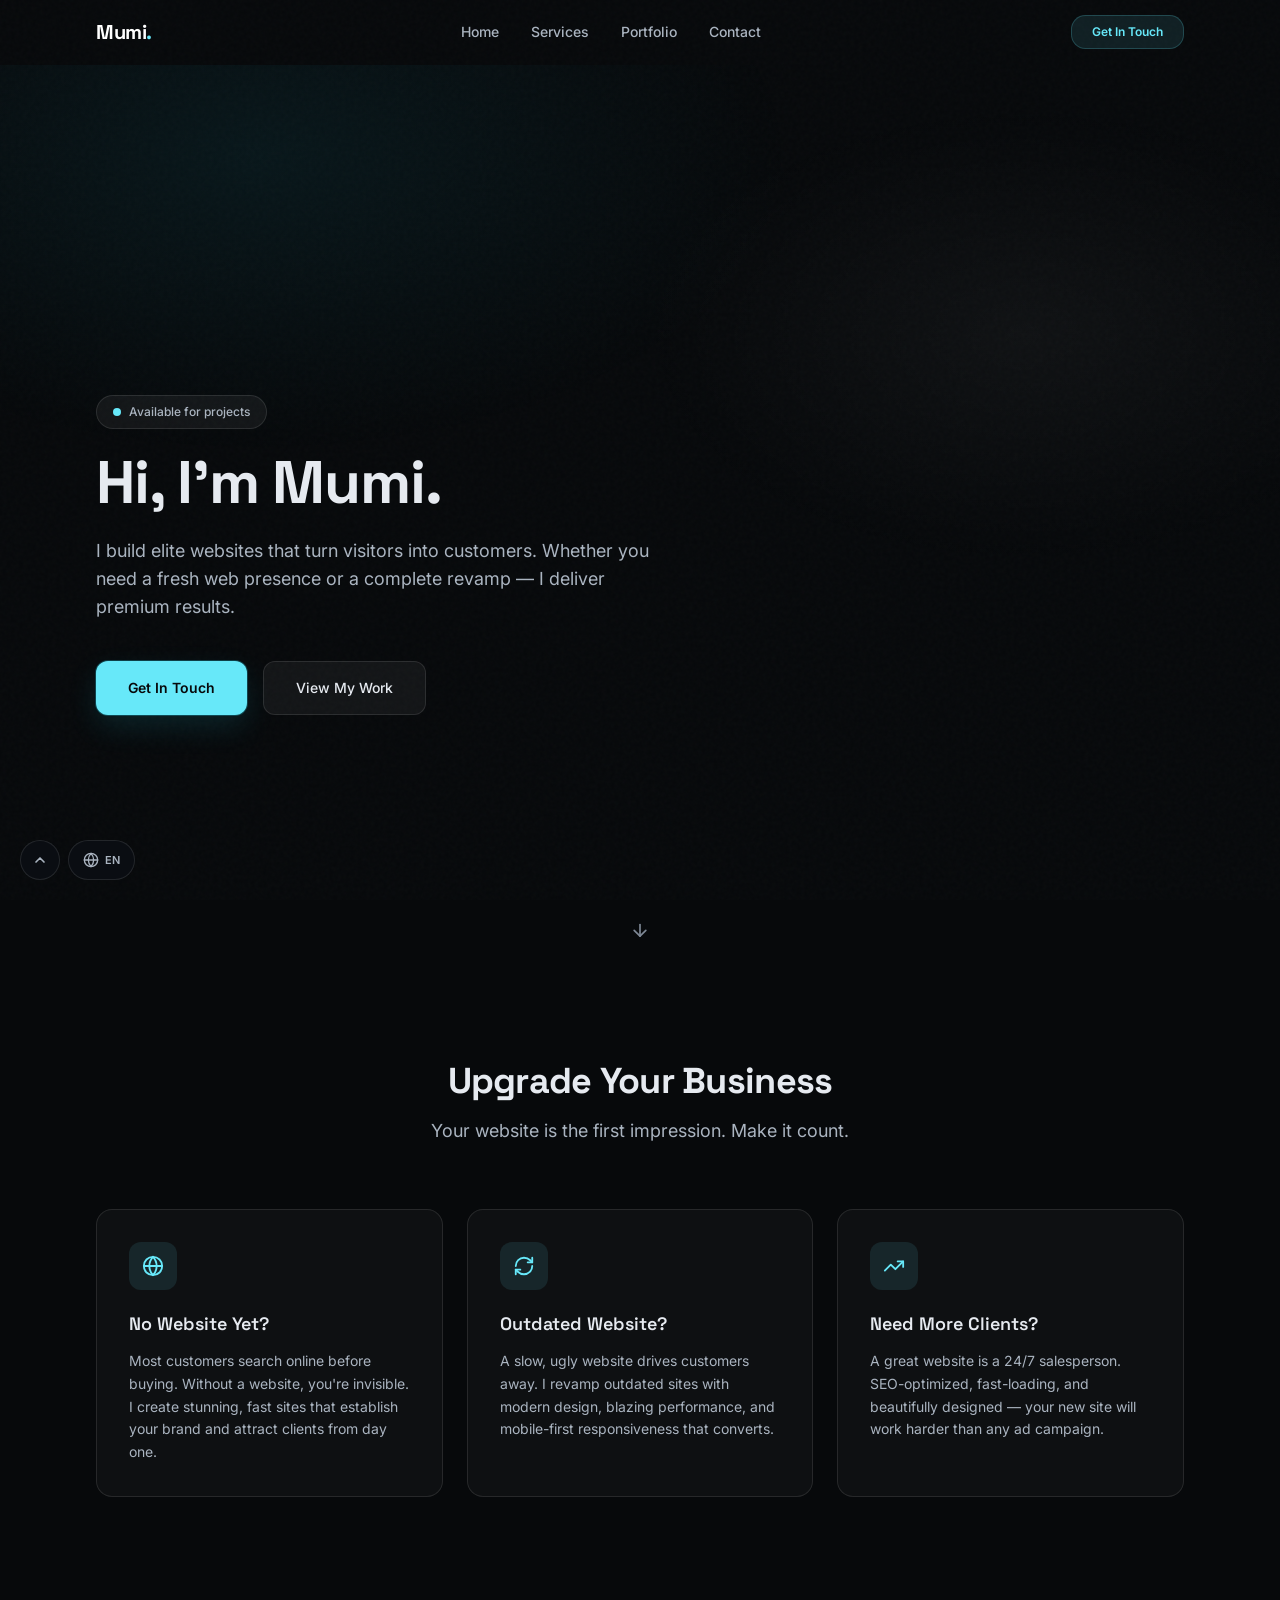
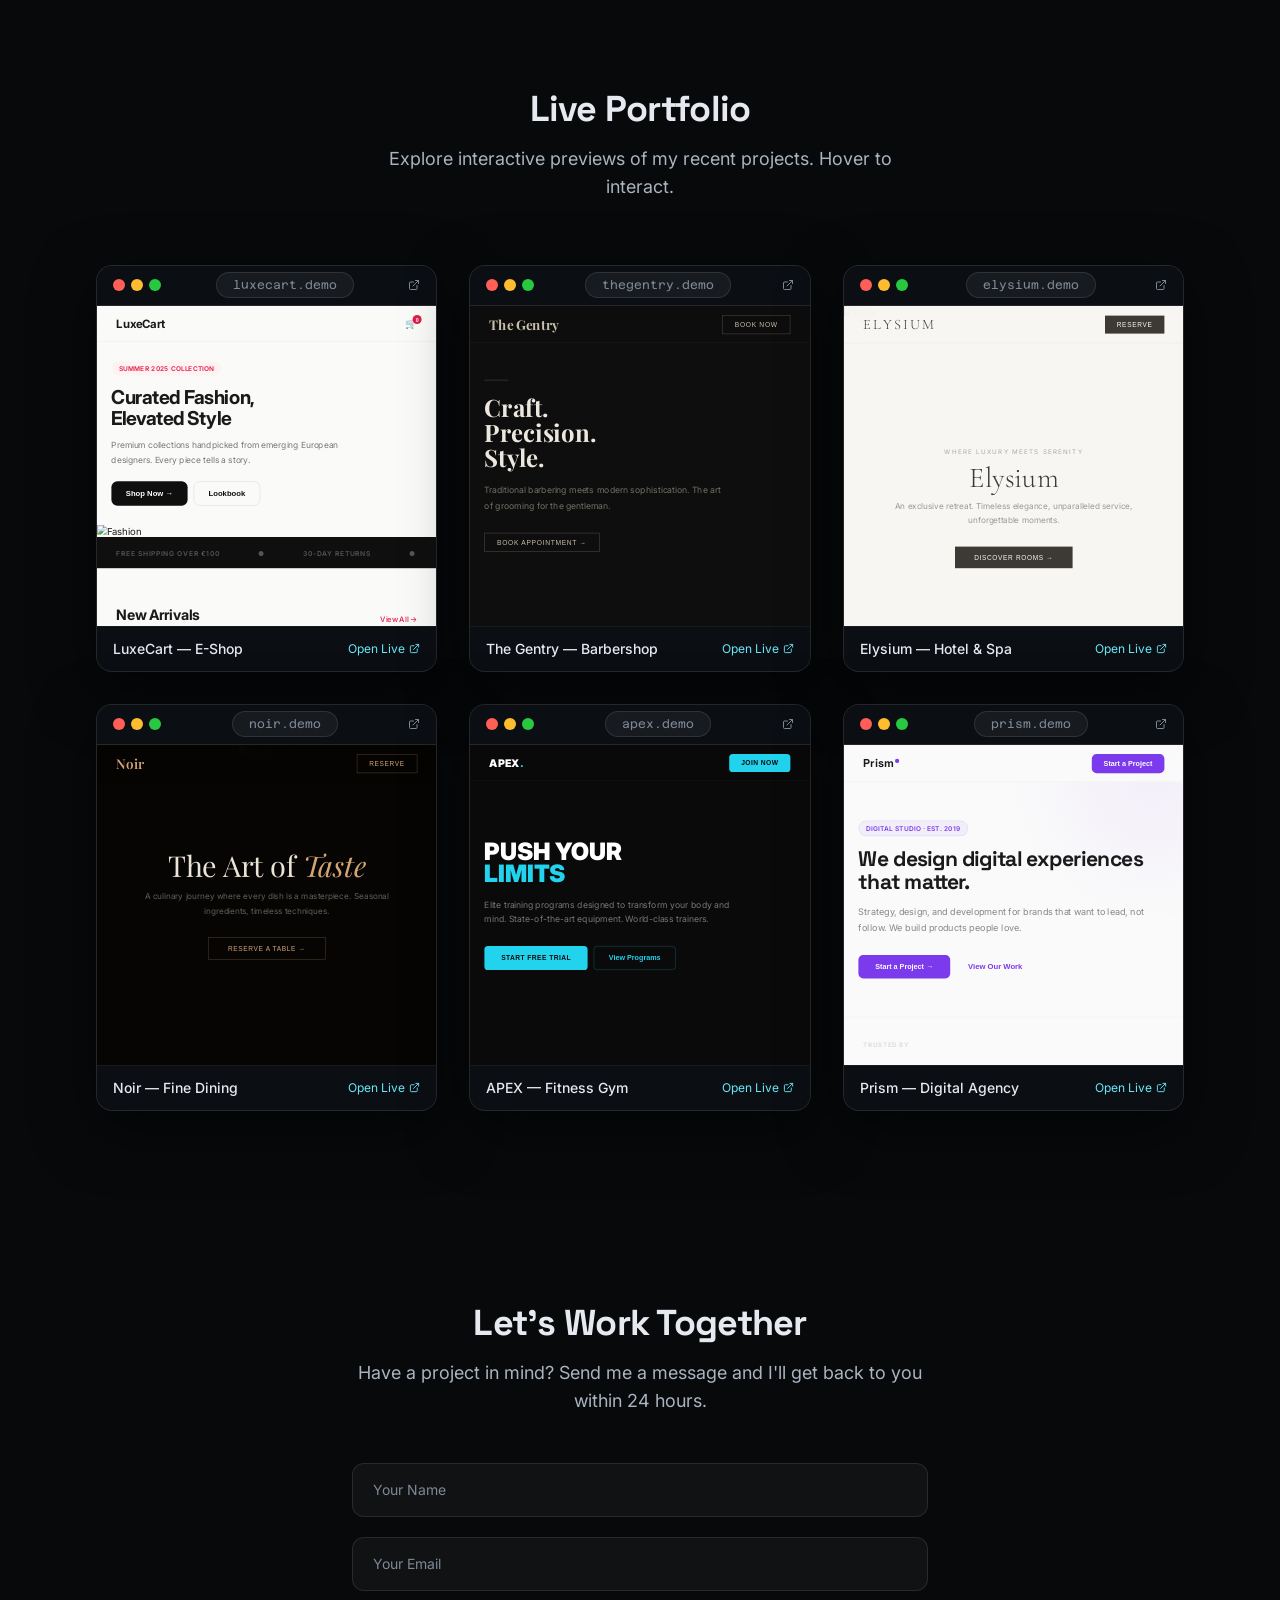
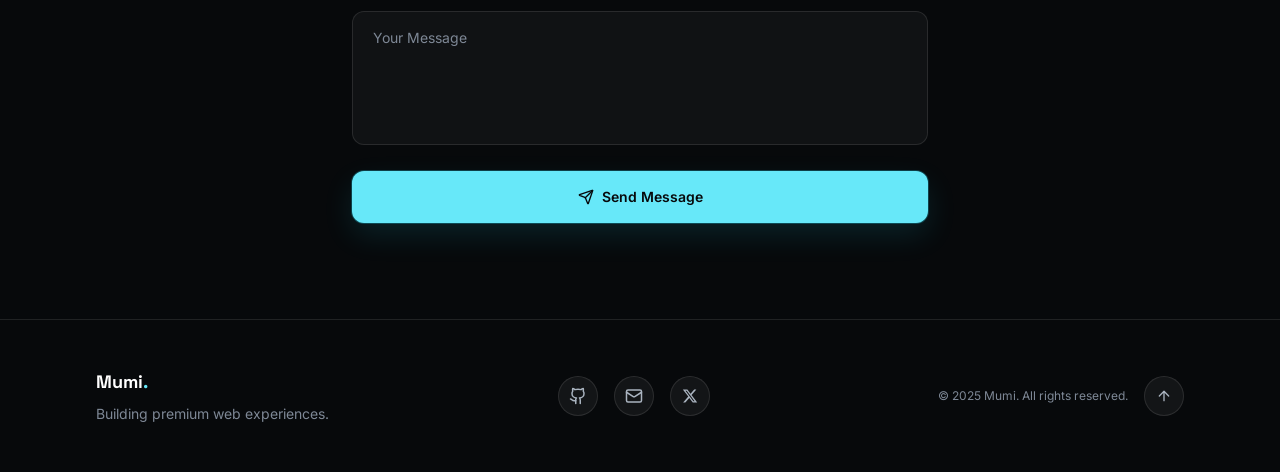
==== commit 56120152: "Update index.html" ====
--- a/index.html
+++ b/index.html
@@ -8,7 +8,7 @@
 <link rel="preconnect" href="https://fonts.googleapis.com"/>
 <link rel="preconnect" href="https://fonts.gstatic.com" crossorigin/>
 <link href="https://fonts.googleapis.com/css2?family=Space+Grotesk:wght@400;500;600;700&family=Inter:wght@300;400;500;600;700&display=swap" rel="stylesheet"/>
-<title>Mumi — Premium Web Developer</title>
+<title>Mumi-Dev</title>
 <script defer src="./static/js/main.6284e4d7.js"></script>
 <link href="./static/css/main.c6ad2bcf.css" rel="stylesheet"/>
 <style>
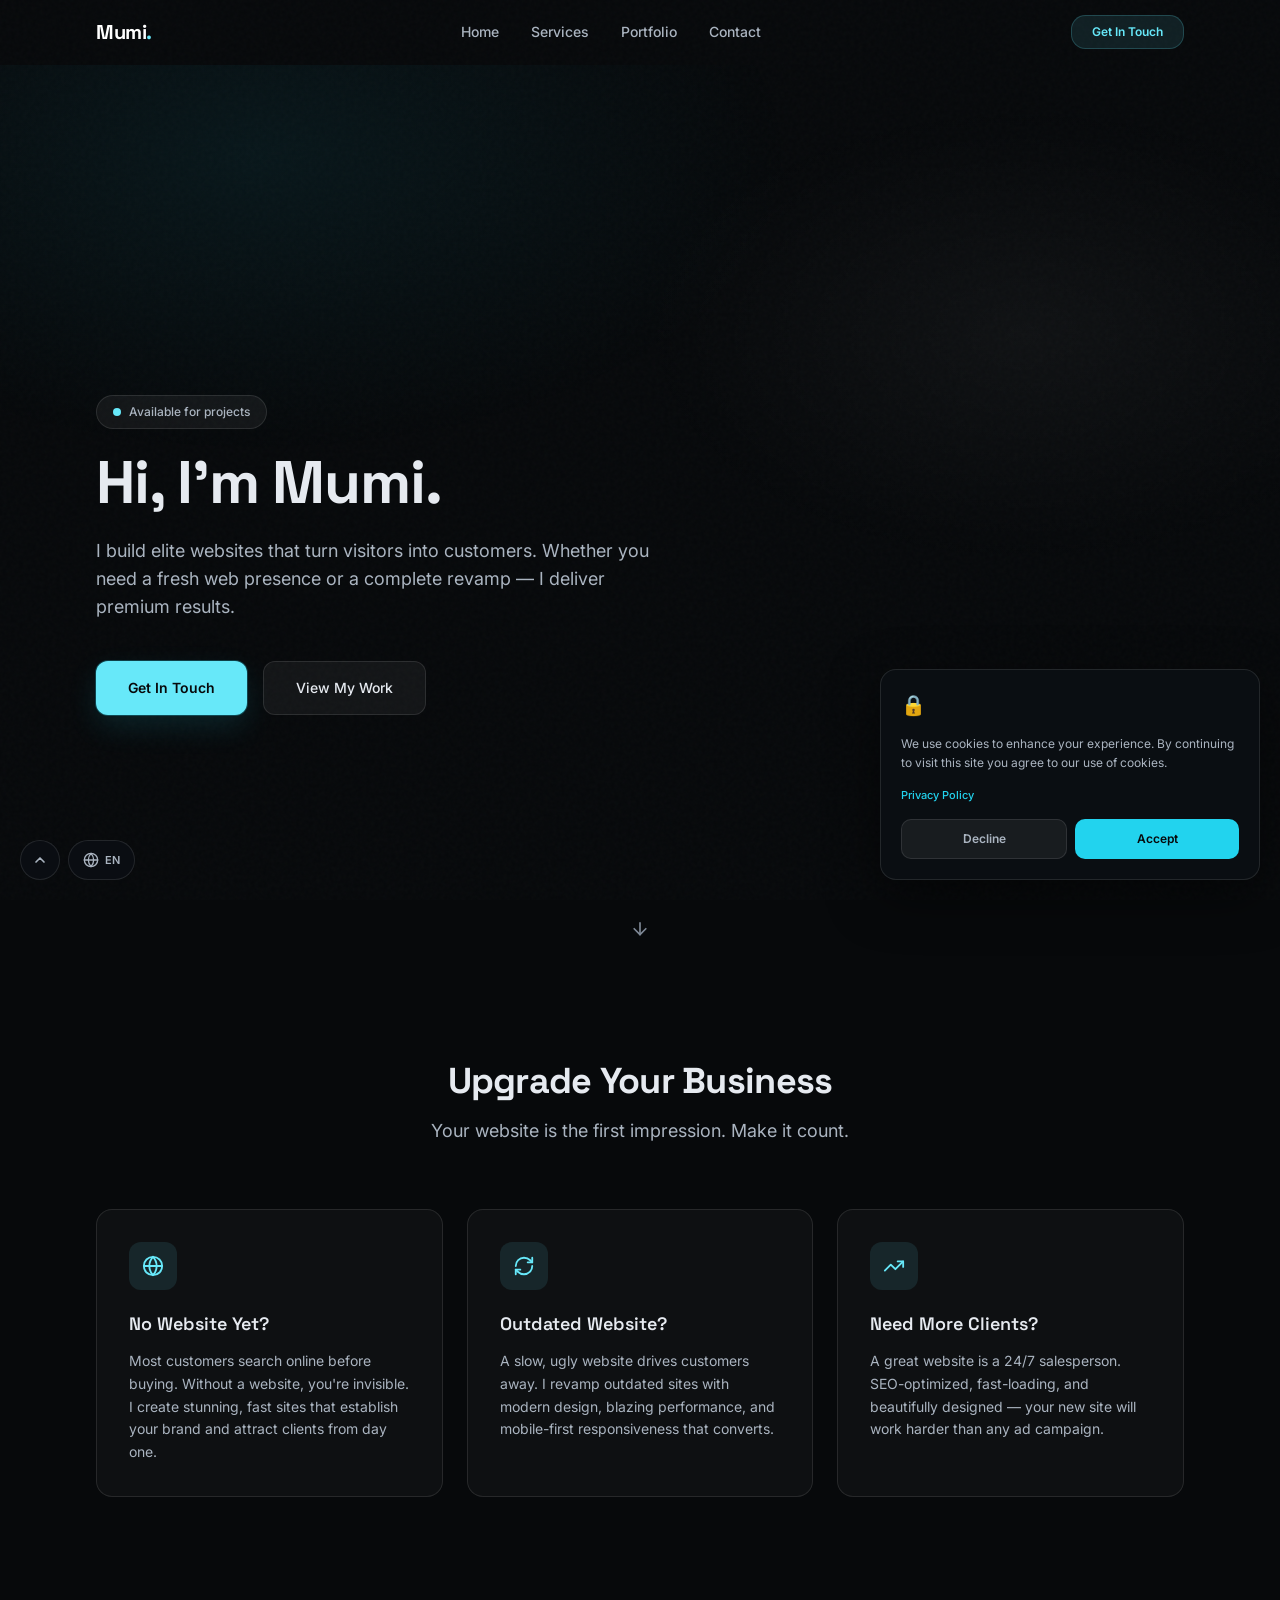
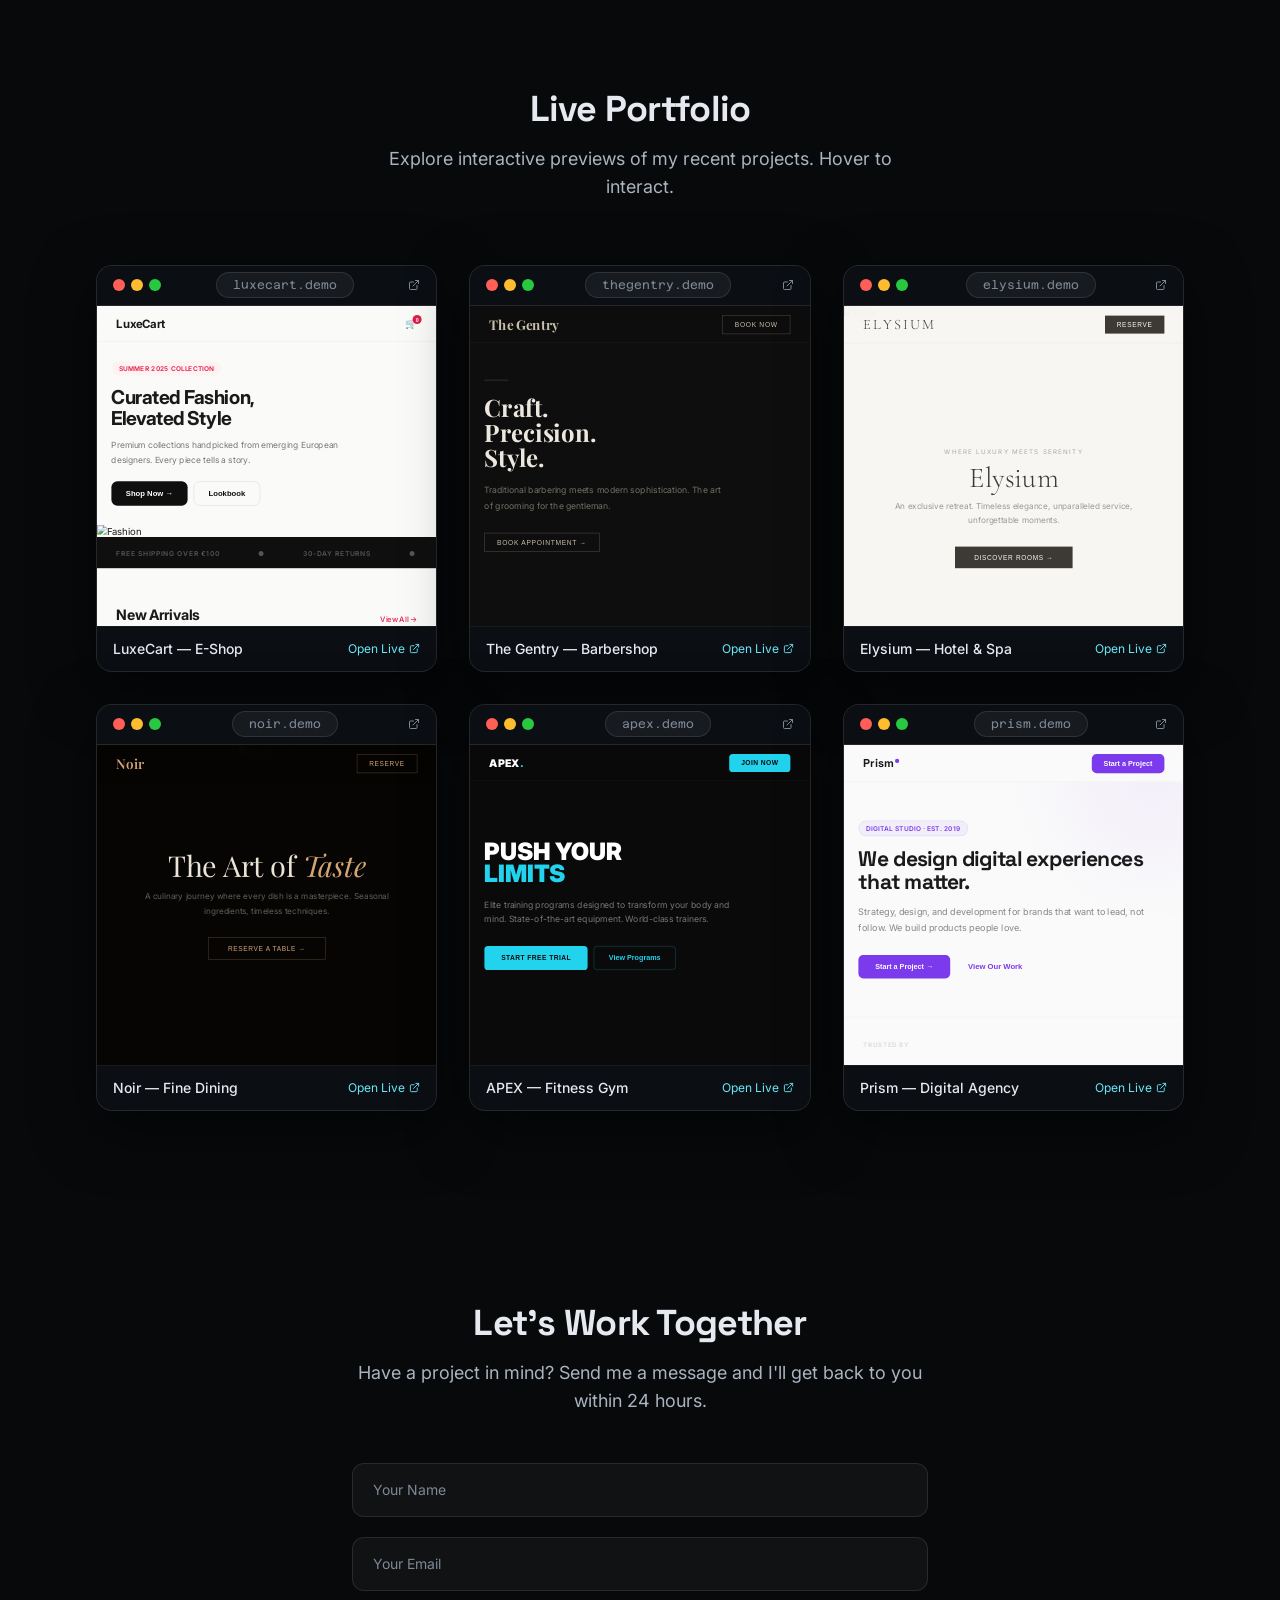
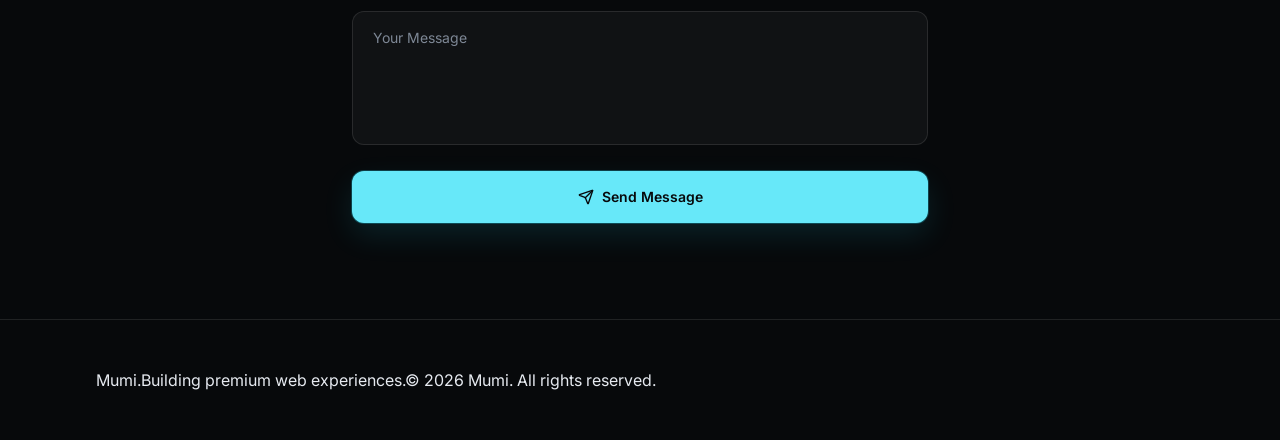
==== commit 57a25f5c: "Update index.html" ====
--- a/index.html
+++ b/index.html
@@ -40,6 +40,20 @@
 .lo.on{background:rgba(34,211,238,.1);color:#22d3ee}
 .lo .cd{font-weight:700;width:22px}
 .lo .ck{margin-left:auto;font-size:10px;color:#22d3ee}
+/* Cookie banner */
+#cookie-banner{display:none;position:fixed;bottom:20px;right:20px;z-index:9980;max-width:380px;padding:20px;border-radius:16px;background:rgba(11,15,20,.95);backdrop-filter:blur(20px);-webkit-backdrop-filter:blur(20px);border:1px solid rgba(255,255,255,.1);box-shadow:0 16px 50px rgba(0,0,0,.5);flex-direction:column;gap:14px;font-family:'Inter',sans-serif;animation:cookieIn .4s ease}
+@keyframes cookieIn{from{opacity:0;transform:translateY(20px)}to{opacity:1;transform:translateY(0)}}
+#cookie-banner .cookie-icon{font-size:20px;margin-bottom:2px}
+#cookie-msg{font-size:12px;color:#AAB4C0;line-height:1.6}
+#cookie-policy{font-size:11px;color:#22d3ee;text-decoration:none;font-weight:500;transition:color .2s}
+#cookie-policy:hover{color:#67e8f9}
+.cookie-btns{display:flex;gap:8px;margin-top:2px}
+.cookie-btns button{flex:1;padding:10px;border-radius:10px;font-size:12px;font-weight:600;cursor:pointer;border:none;transition:background .2s,transform .1s;font-family:'Inter',sans-serif}
+.cookie-btns button:active{transform:scale(.96)}
+#cookie-accept{background:#22d3ee;color:#07090B}
+#cookie-accept:hover{background:#67e8f9}
+#cookie-decline{background:rgba(255,255,255,.06);color:#AAB4C0;border:1px solid rgba(255,255,255,.1)}
+#cookie-decline:hover{background:rgba(255,255,255,.1)}
 </style>
 </head><body>
 
@@ -66,6 +80,17 @@
   </div>
 </div>
 
+<!-- Cookie Consent Banner -->
+<div id="cookie-banner">
+  <div><span class="cookie-icon">&#128274;</span></div>
+  <p id="cookie-msg">We use cookies to enhance your experience. By continuing to visit this site you agree to our use of cookies.</p>
+  <a id="cookie-policy" href="https://gdpr.eu/cookies/" target="_blank" rel="noopener noreferrer">Privacy Policy</a>
+  <div class="cookie-btns">
+    <button id="cookie-decline" onclick="declineCookies()">Decline</button>
+    <button id="cookie-accept" onclick="acceptCookies()">Accept</button>
+  </div>
+</div>
+
 <script>
 // Loader hide
 var ld=document.getElementById('loader'),rt=document.getElementById('root');
@@ -83,5 +108,35 @@
 }
 // Close dropdown on outside click
 document.addEventListener('click',function(e){if(!e.target.closest('#lang-trigger')&&!e.target.closest('#lang-dd'))document.getElementById('lang-dd').classList.remove('open')});
+
+// Cookie consent - translations
+var cookieT={
+  en:{msg:'We use cookies to enhance your experience. By continuing to visit this site you agree to our use of cookies.',accept:'Accept',decline:'Decline',policy:'Privacy Policy'},
+  sk:{msg:'Používame cookies na zlepšenie vášho zážitku. Pokračovaním v návšteve tejto stránky súhlasíte s používaním cookies.',accept:'Prijať',decline:'Odmietnuť',policy:'Zásady ochrany osobných údajov'},
+  ru:{msg:'Мы используем файлы cookie для улучшения вашего опыта. Продолжая посещать этот сайт, вы соглашаетесь с использованием файлов cookie.',accept:'Принять',decline:'Отклонить',policy:'Политика конфиденциальности'},
+  de:{msg:'Wir verwenden Cookies, um Ihr Erlebnis zu verbessern. Durch die weitere Nutzung dieser Website stimmen Sie der Verwendung von Cookies zu.',accept:'Akzeptieren',decline:'Ablehnen',policy:'Datenschutzrichtlinie'}
+};
+var cLang='en';
+function updateCookie(){
+  var t=cookieT[cLang]||cookieT.en;
+  var m=document.getElementById('cookie-msg');
+  var a=document.getElementById('cookie-accept');
+  var d=document.getElementById('cookie-decline');
+  var p=document.getElementById('cookie-policy');
+  if(m)m.textContent=t.msg;
+  if(a)a.textContent=t.accept;
+  if(d)d.textContent=t.decline;
+  if(p)p.textContent=t.policy;
+}
+// Listen for language changes
+document.addEventListener('langchange',function(e){cLang=e.detail;updateCookie()});
+// Show cookie banner if not accepted
+if(!localStorage.getItem('cookie-consent')){
+  document.getElementById('cookie-banner').style.display='flex';
+}
+// Dynamic copyright year
+document.addEventListener('DOMContentLoaded',function(){setInterval(function(){document.querySelectorAll('footer, [class*=footer]').forEach(function(f){f.querySelectorAll('span,p,div').forEach(function(el){if(el.textContent.includes('2025')){el.textContent=el.textContent.replace('2025',new Date().getFullYear())}})})},500)});
+function acceptCookies(){localStorage.setItem('cookie-consent','accepted');document.getElementById('cookie-banner').style.display='none'}
+function declineCookies(){document.getElementById('cookie-banner').style.display='none'}
 </script>
 </body></html>
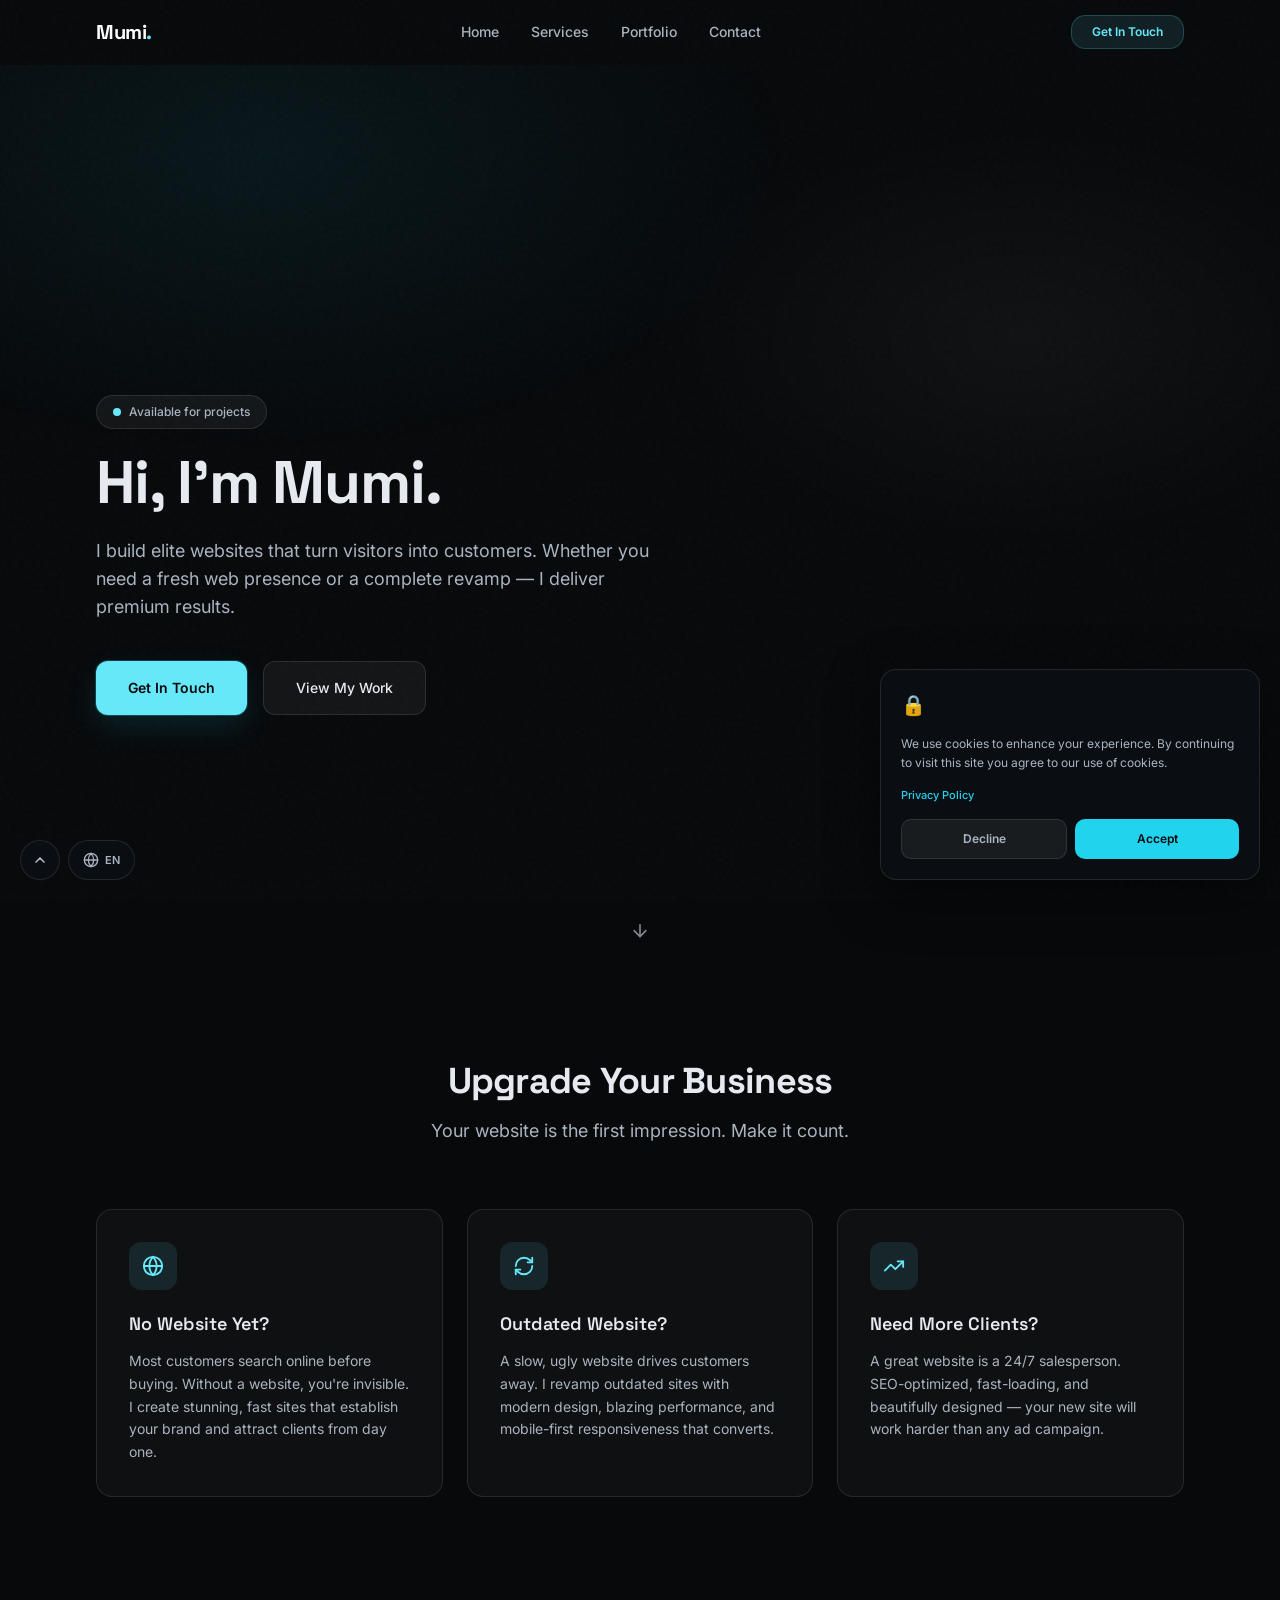
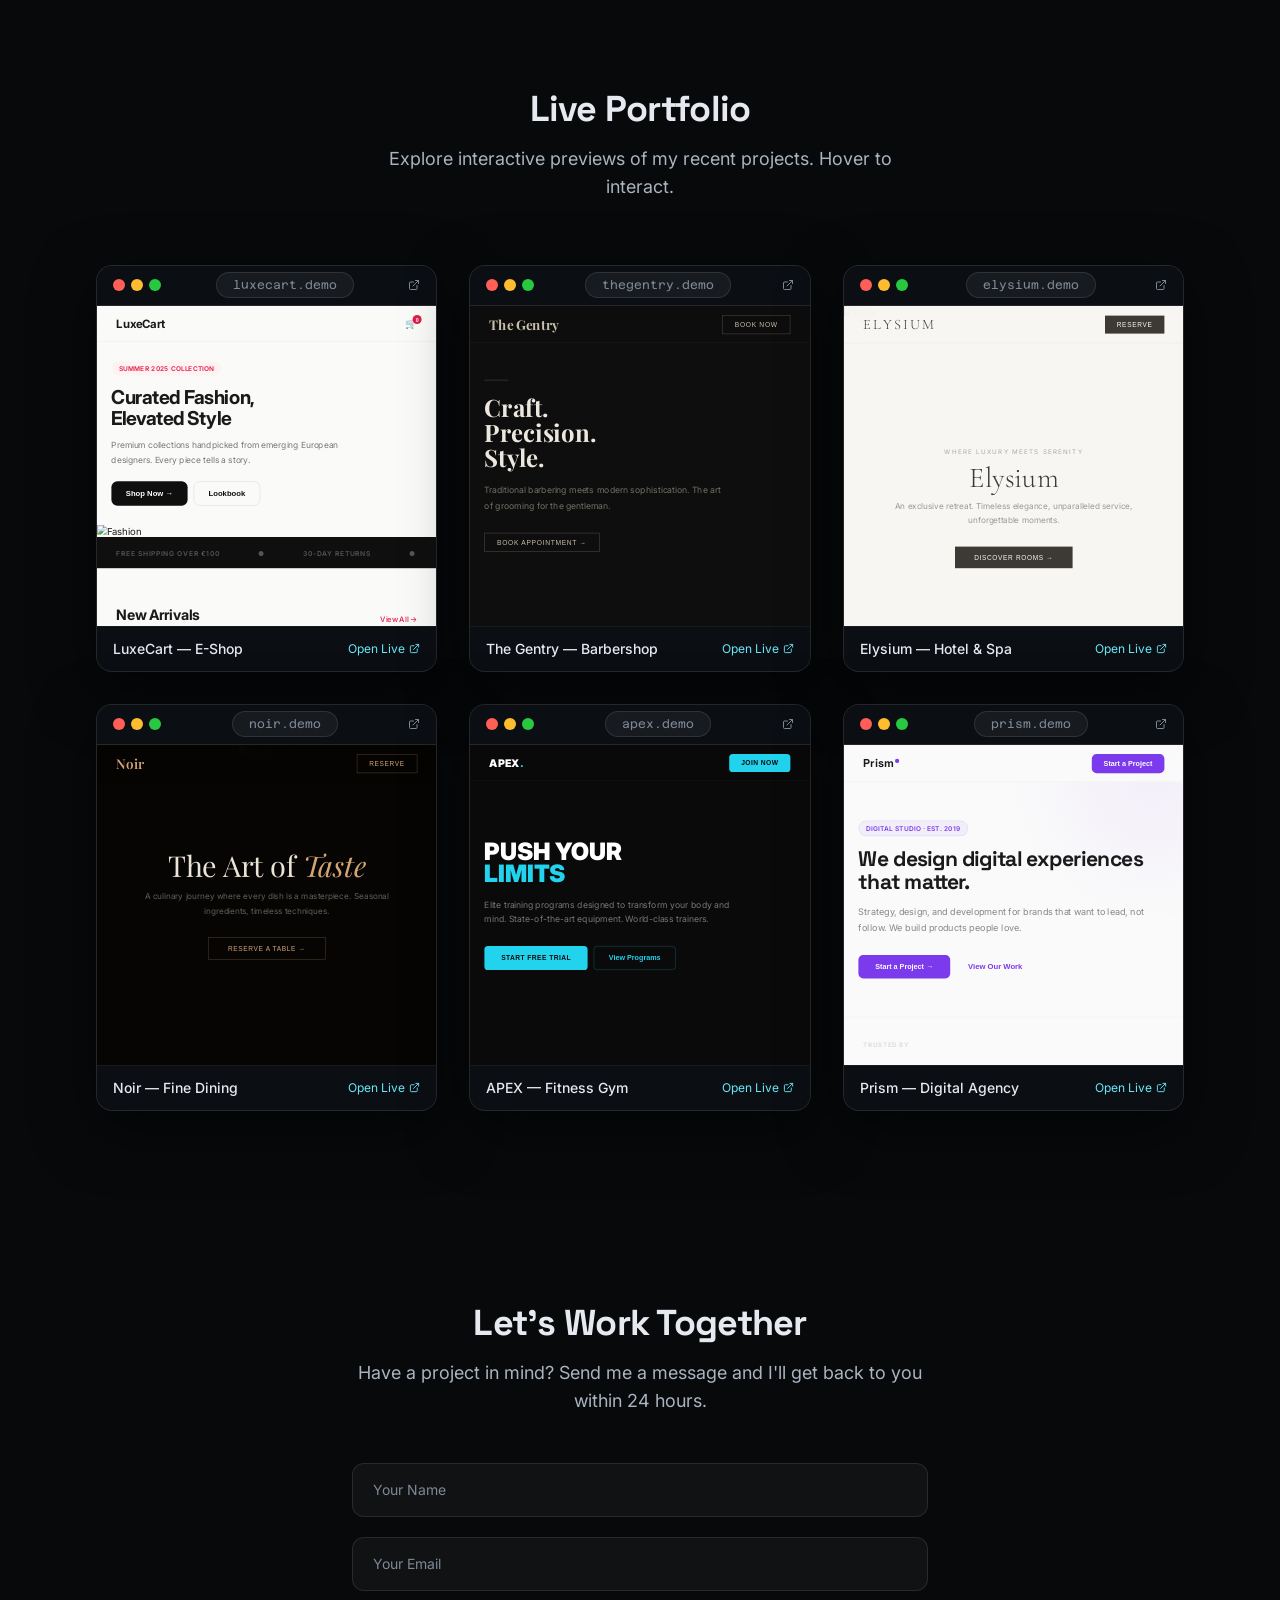
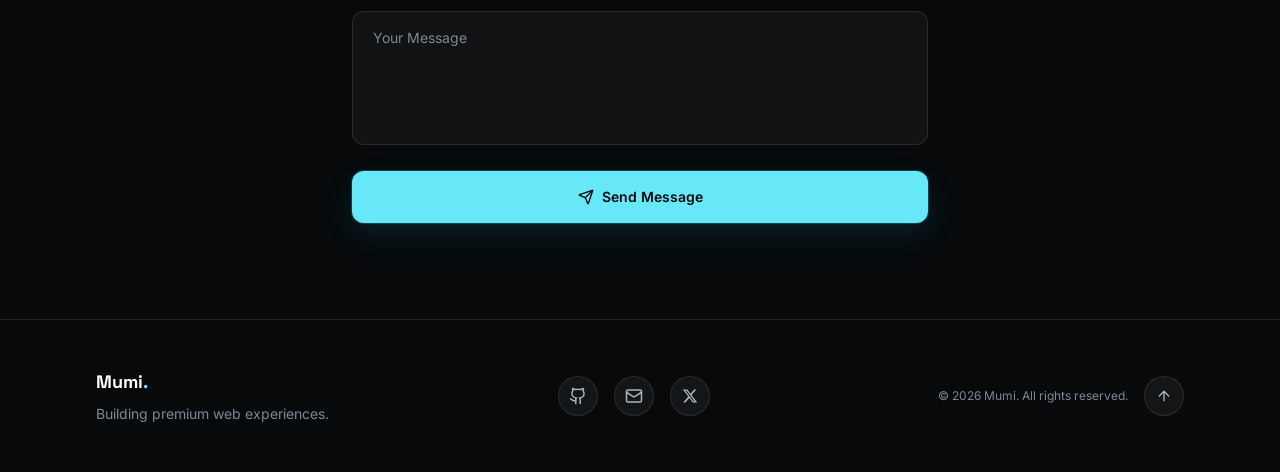
==== commit e040dbe4: "Update index.html" ====
--- a/index.html
+++ b/index.html
@@ -135,7 +135,7 @@
   document.getElementById('cookie-banner').style.display='flex';
 }
 // Dynamic copyright year
-document.addEventListener('DOMContentLoaded',function(){setInterval(function(){document.querySelectorAll('footer, [class*=footer]').forEach(function(f){f.querySelectorAll('span,p,div').forEach(function(el){if(el.textContent.includes('2025')){el.textContent=el.textContent.replace('2025',new Date().getFullYear())}})})},500)});
+document.addEventListener('DOMContentLoaded',function(){setInterval(function(){document.querySelectorAll('footer span, footer p, footer div').forEach(function(el){if(el.children.length===0&&el.textContent.includes('2025')){el.textContent=el.textContent.replace('2025',new Date().getFullYear())}})},1000)});
 function acceptCookies(){localStorage.setItem('cookie-consent','accepted');document.getElementById('cookie-banner').style.display='none'}
 function declineCookies(){document.getElementById('cookie-banner').style.display='none'}
 </script>
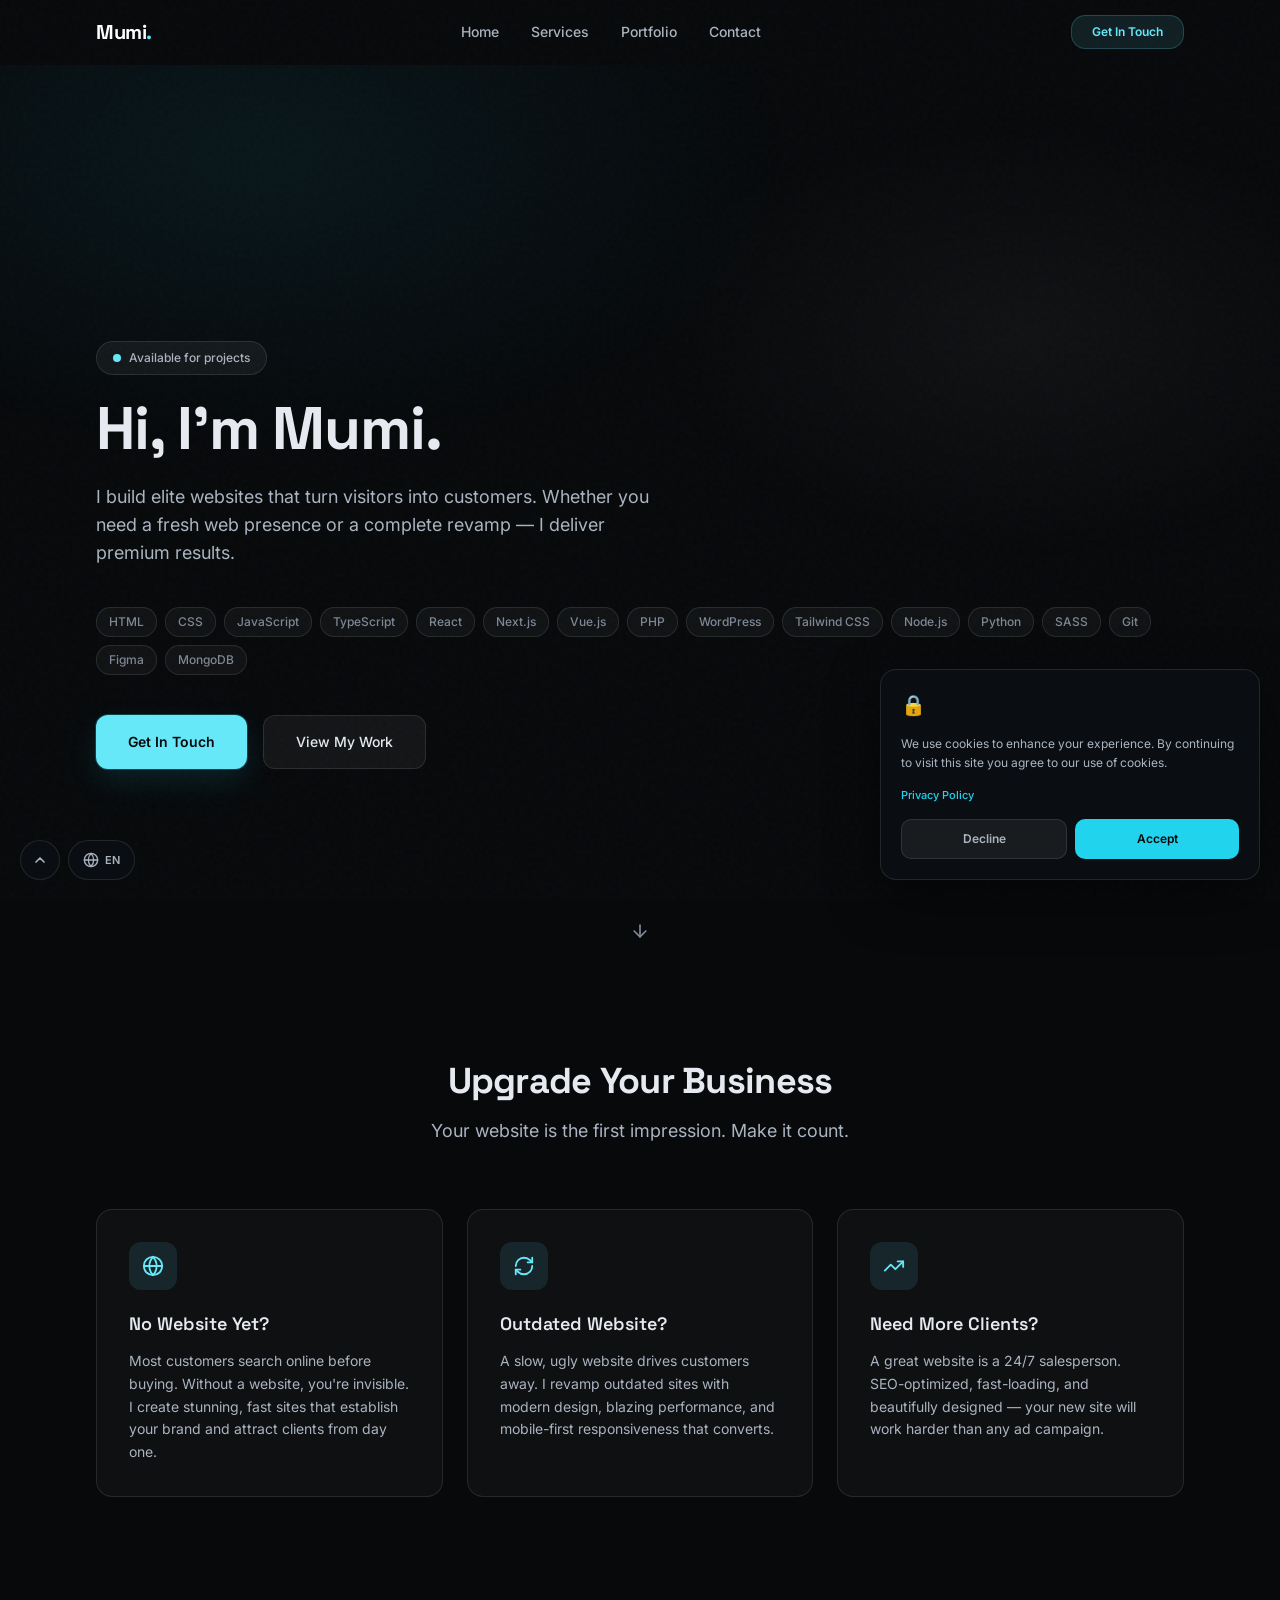
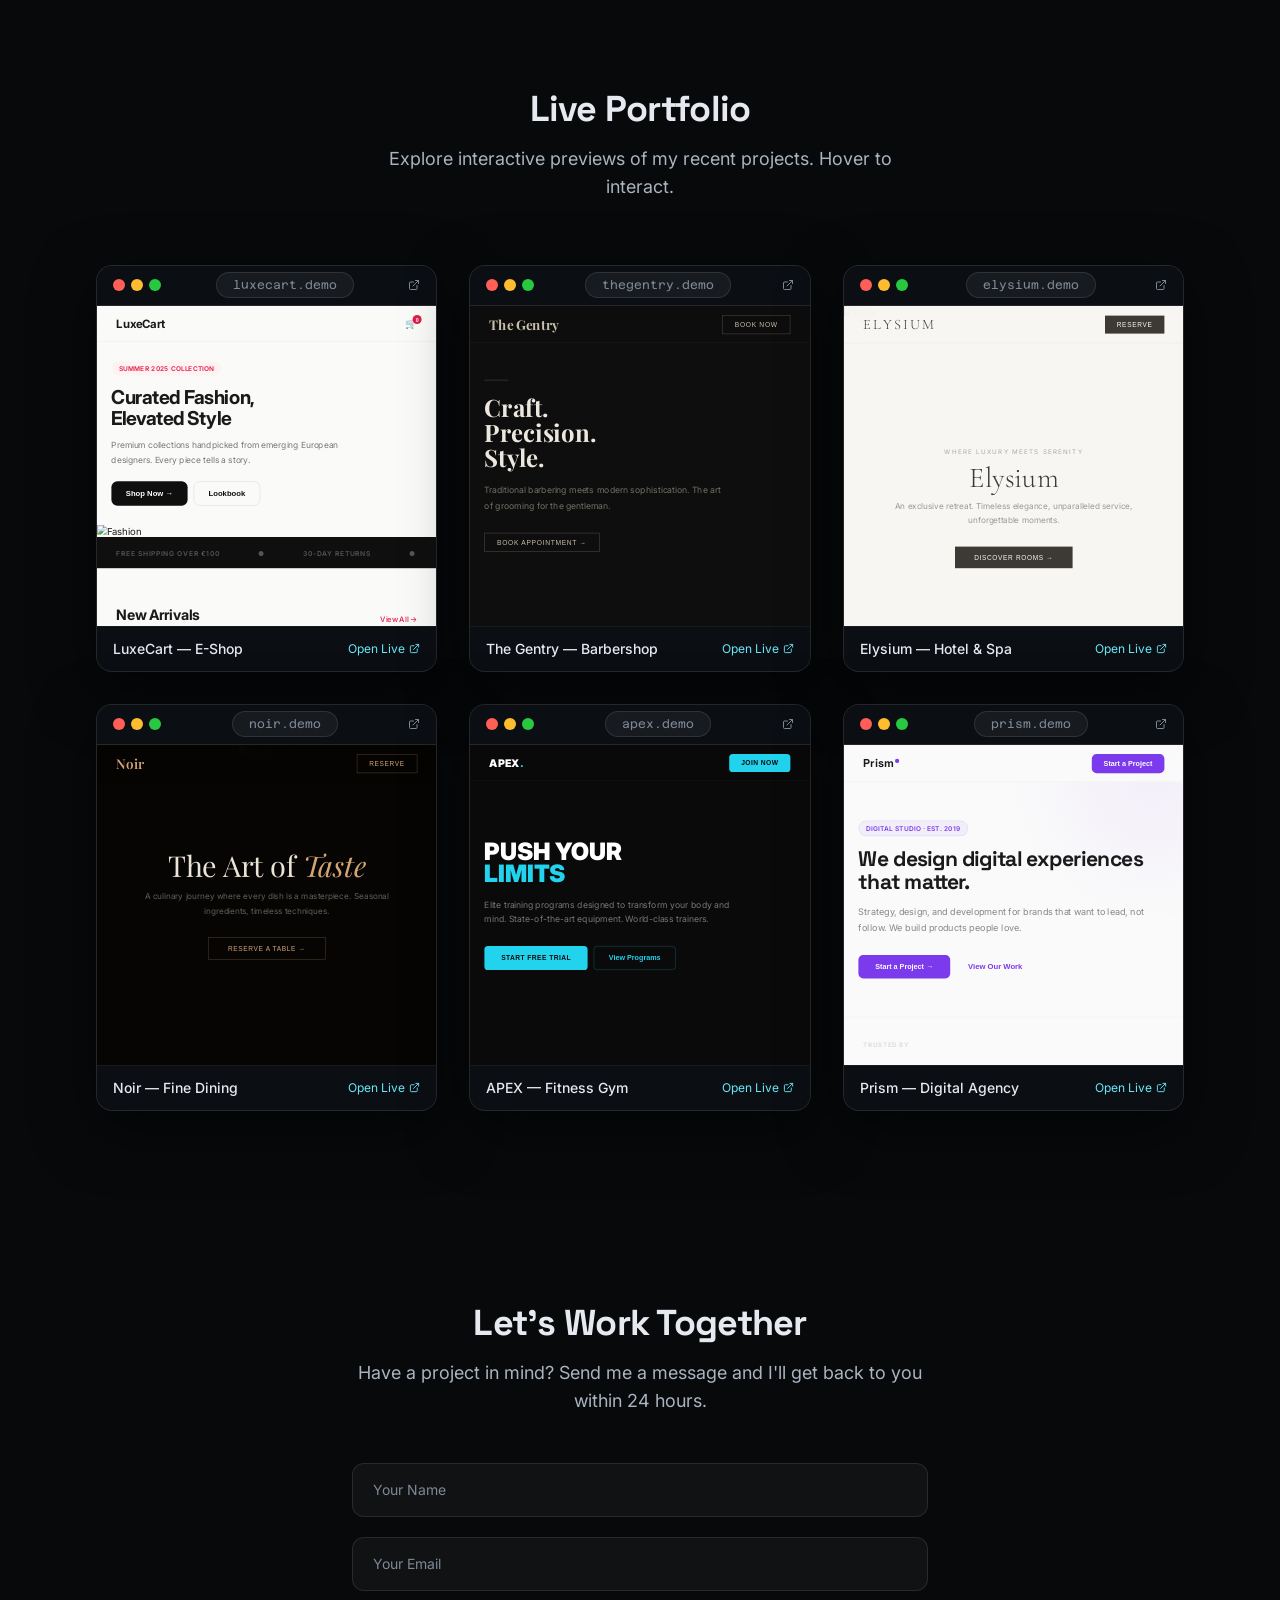
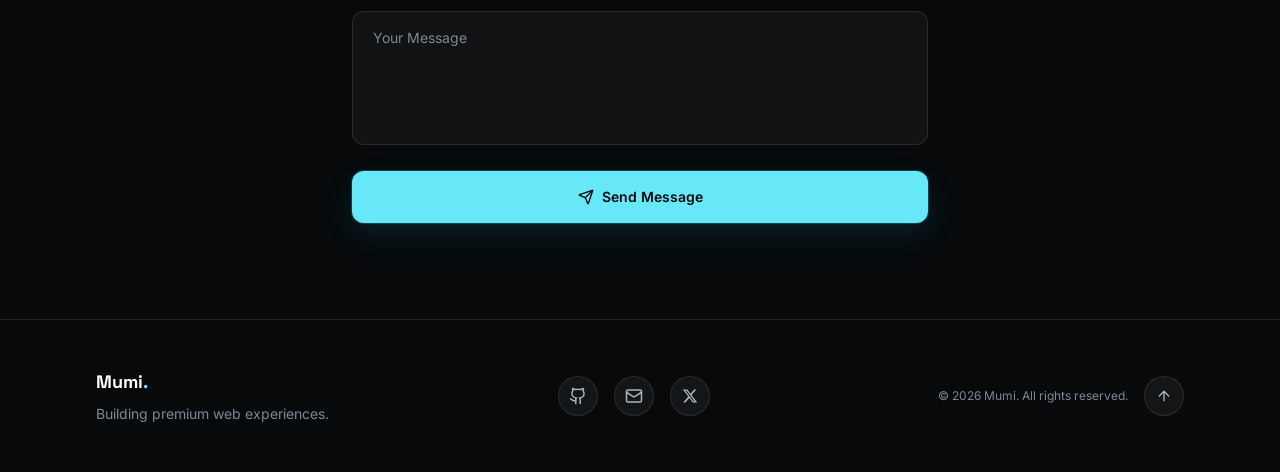
==== commit 530caaa8: "Update index.html" ====
--- a/index.html
+++ b/index.html
@@ -3,8 +3,10 @@
 <meta name="viewport" content="width=device-width,initial-scale=1"/>
 <meta name="theme-color" content="#07090B"/>
 <meta name="description" content="Mumi — I build elite websites that turn visitors into customers"/>
-<link rel="icon" type="image/svg+xml" href="./favicon.svg"/>
-<link rel="apple-touch-icon" href="./apple-touch-icon.svg"/>
+<link rel="icon" href="./favicon.ico" sizes="any"/>
+<link rel="icon" type="image/png" sizes="32x32" href="./favicon-32.png"/>
+<link rel="icon" type="image/png" sizes="192x192" href="./favicon-192.png"/>
+<link rel="apple-touch-icon" href="./apple-touch-icon.png"/>
 <link rel="preconnect" href="https://fonts.googleapis.com"/>
 <link rel="preconnect" href="https://fonts.gstatic.com" crossorigin/>
 <link href="https://fonts.googleapis.com/css2?family=Space+Grotesk:wght@400;500;600;700&family=Inter:wght@300;400;500;600;700&display=swap" rel="stylesheet"/>
